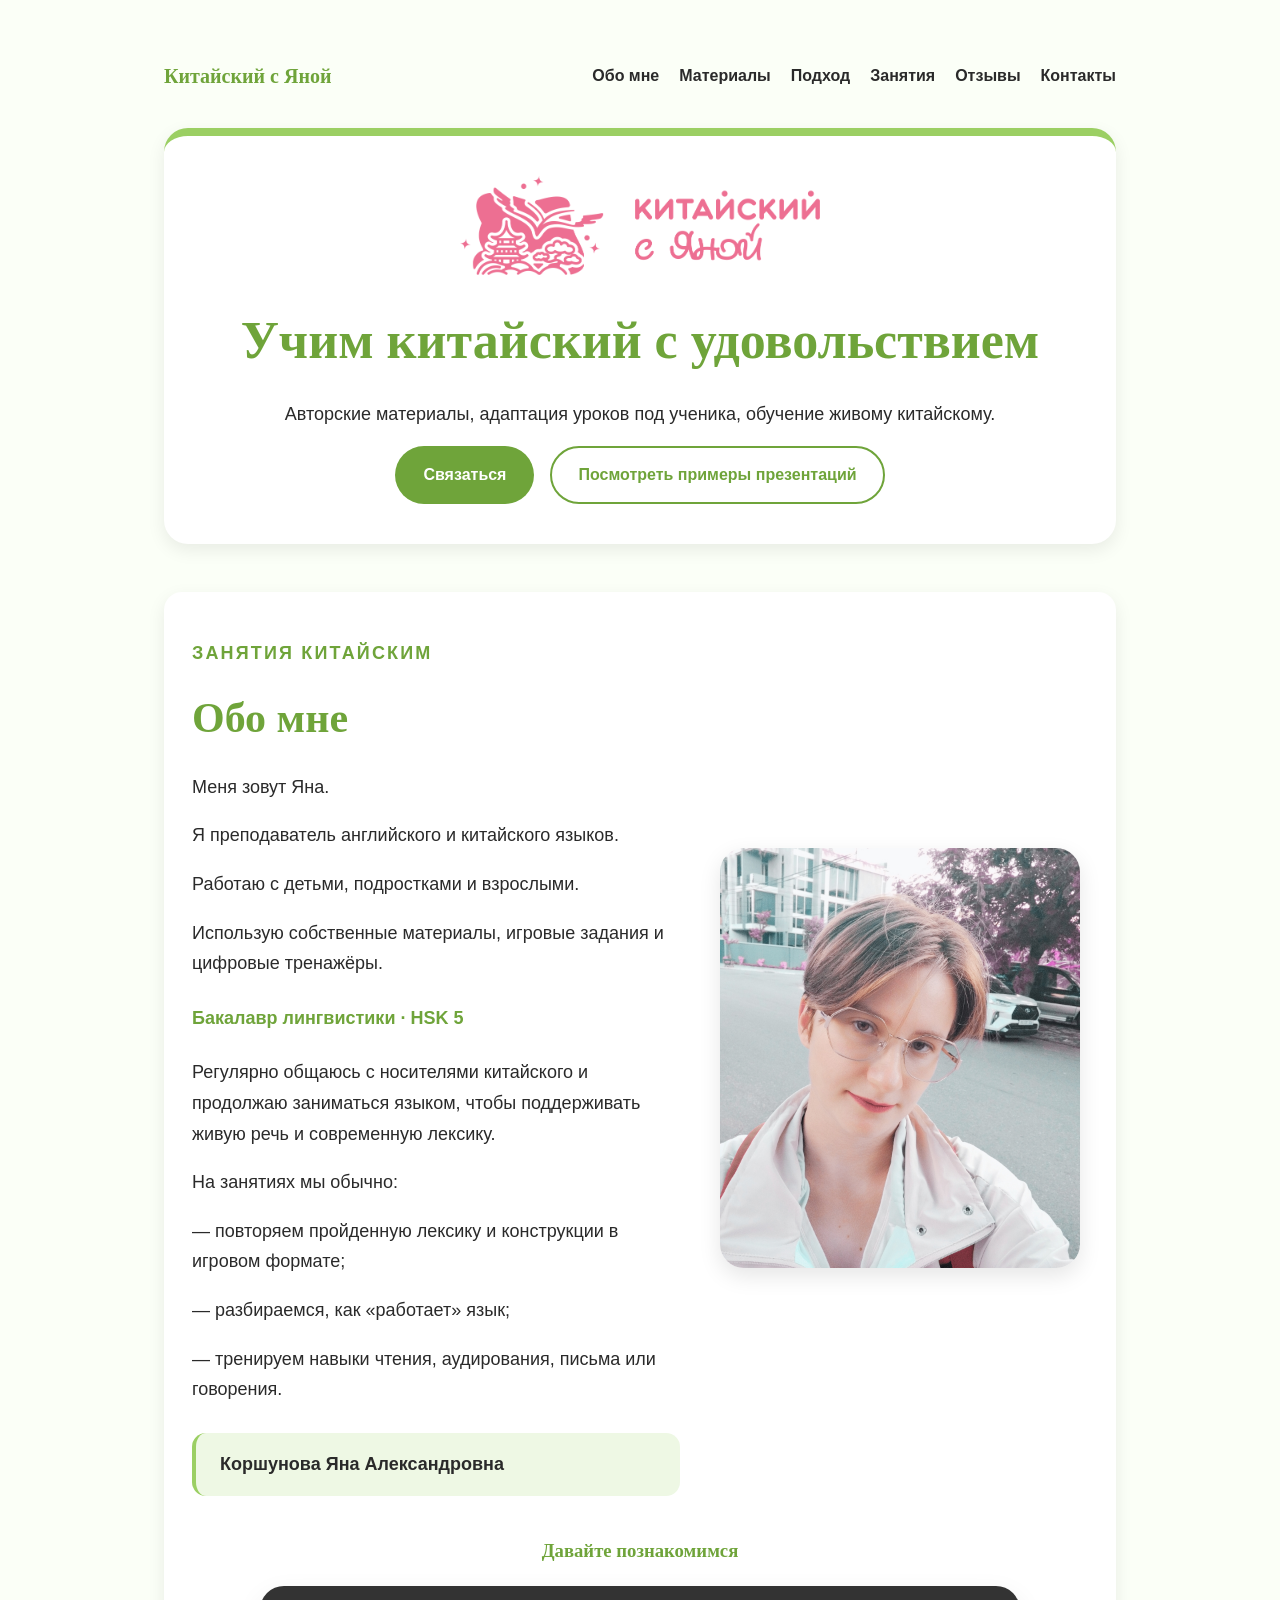
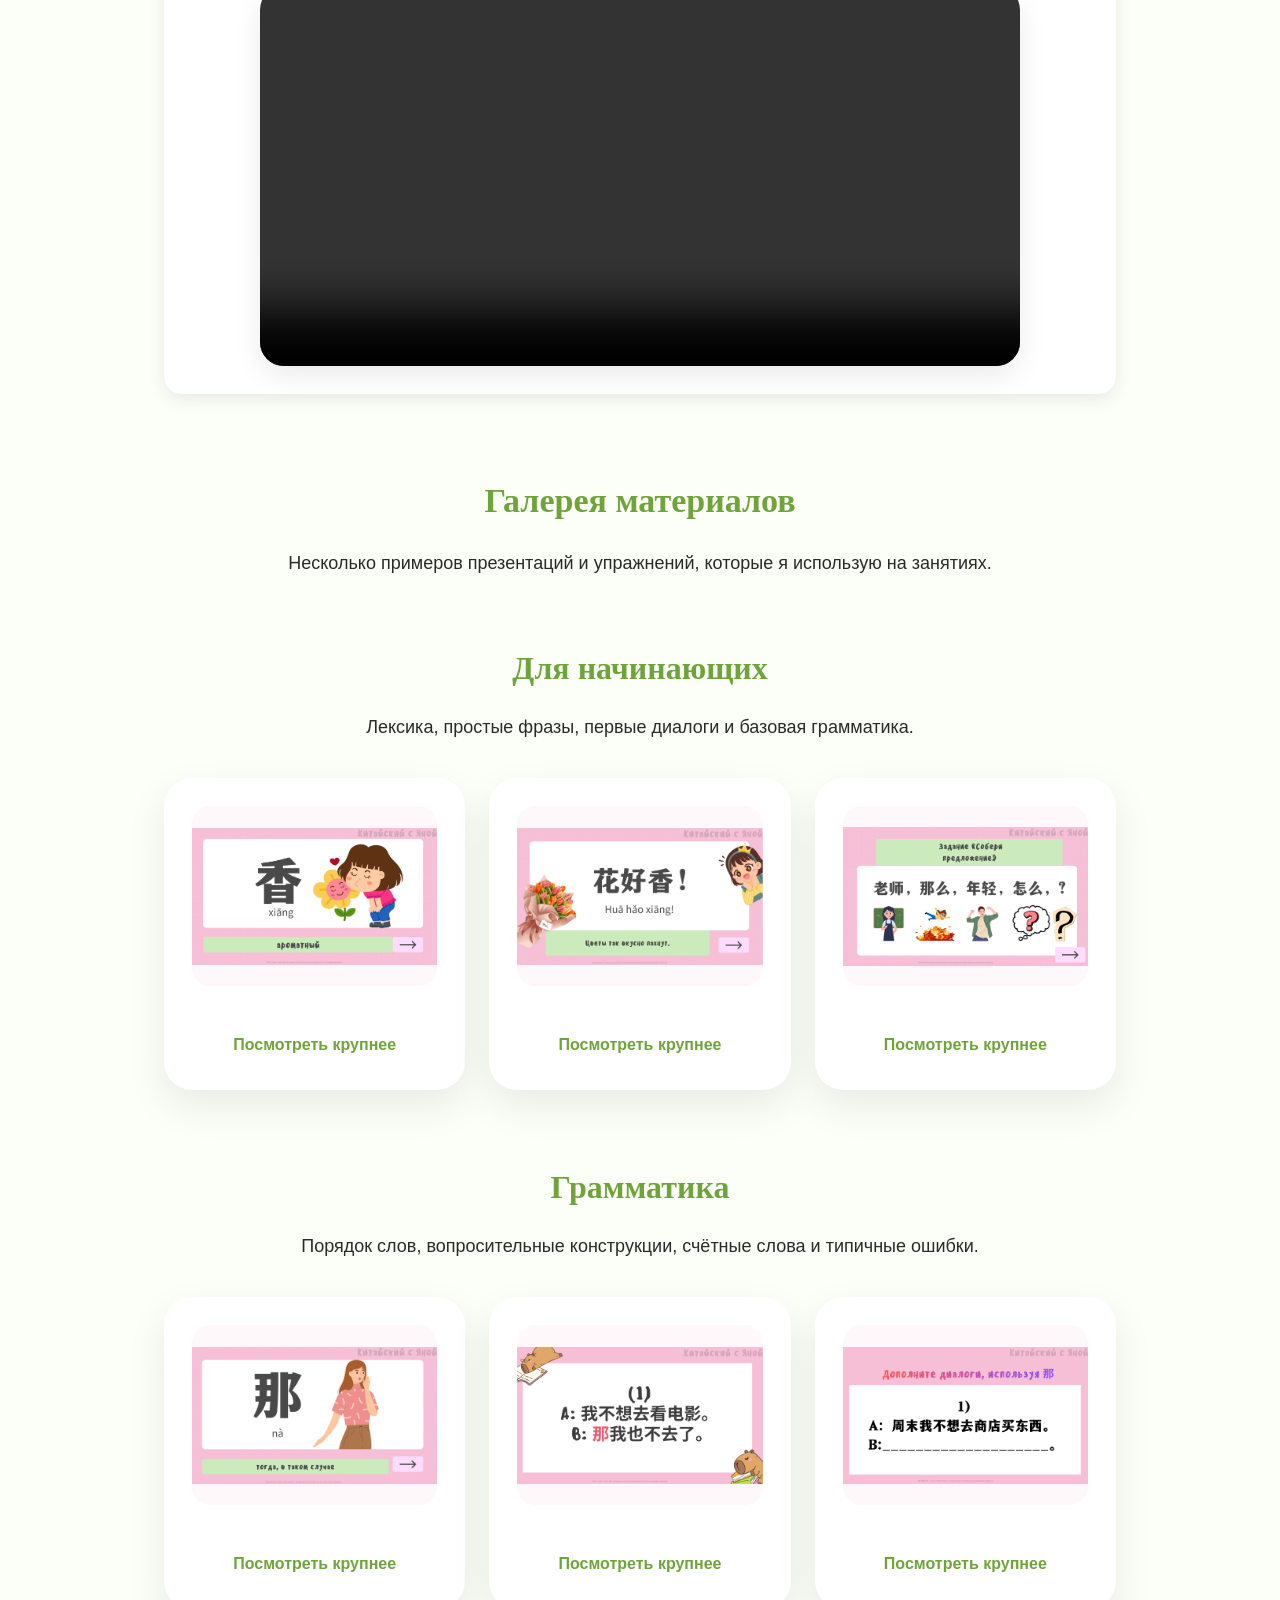
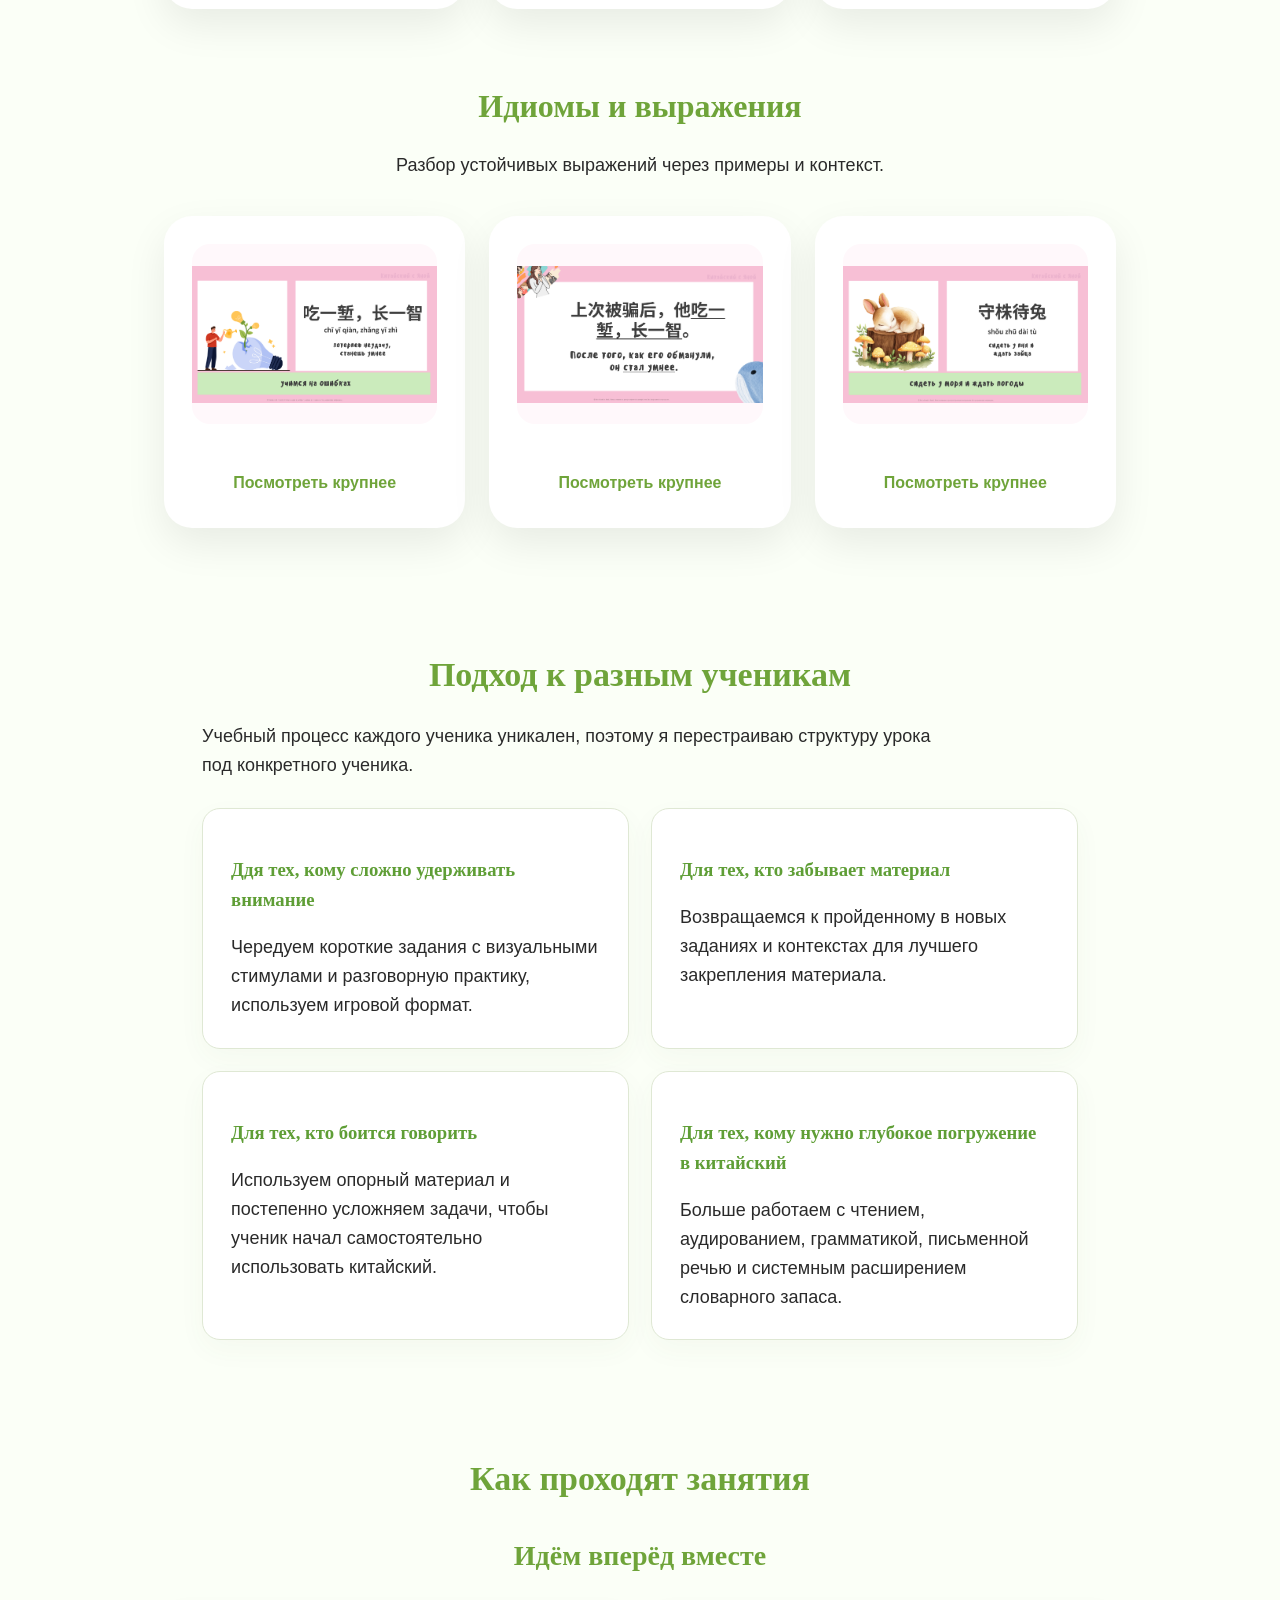
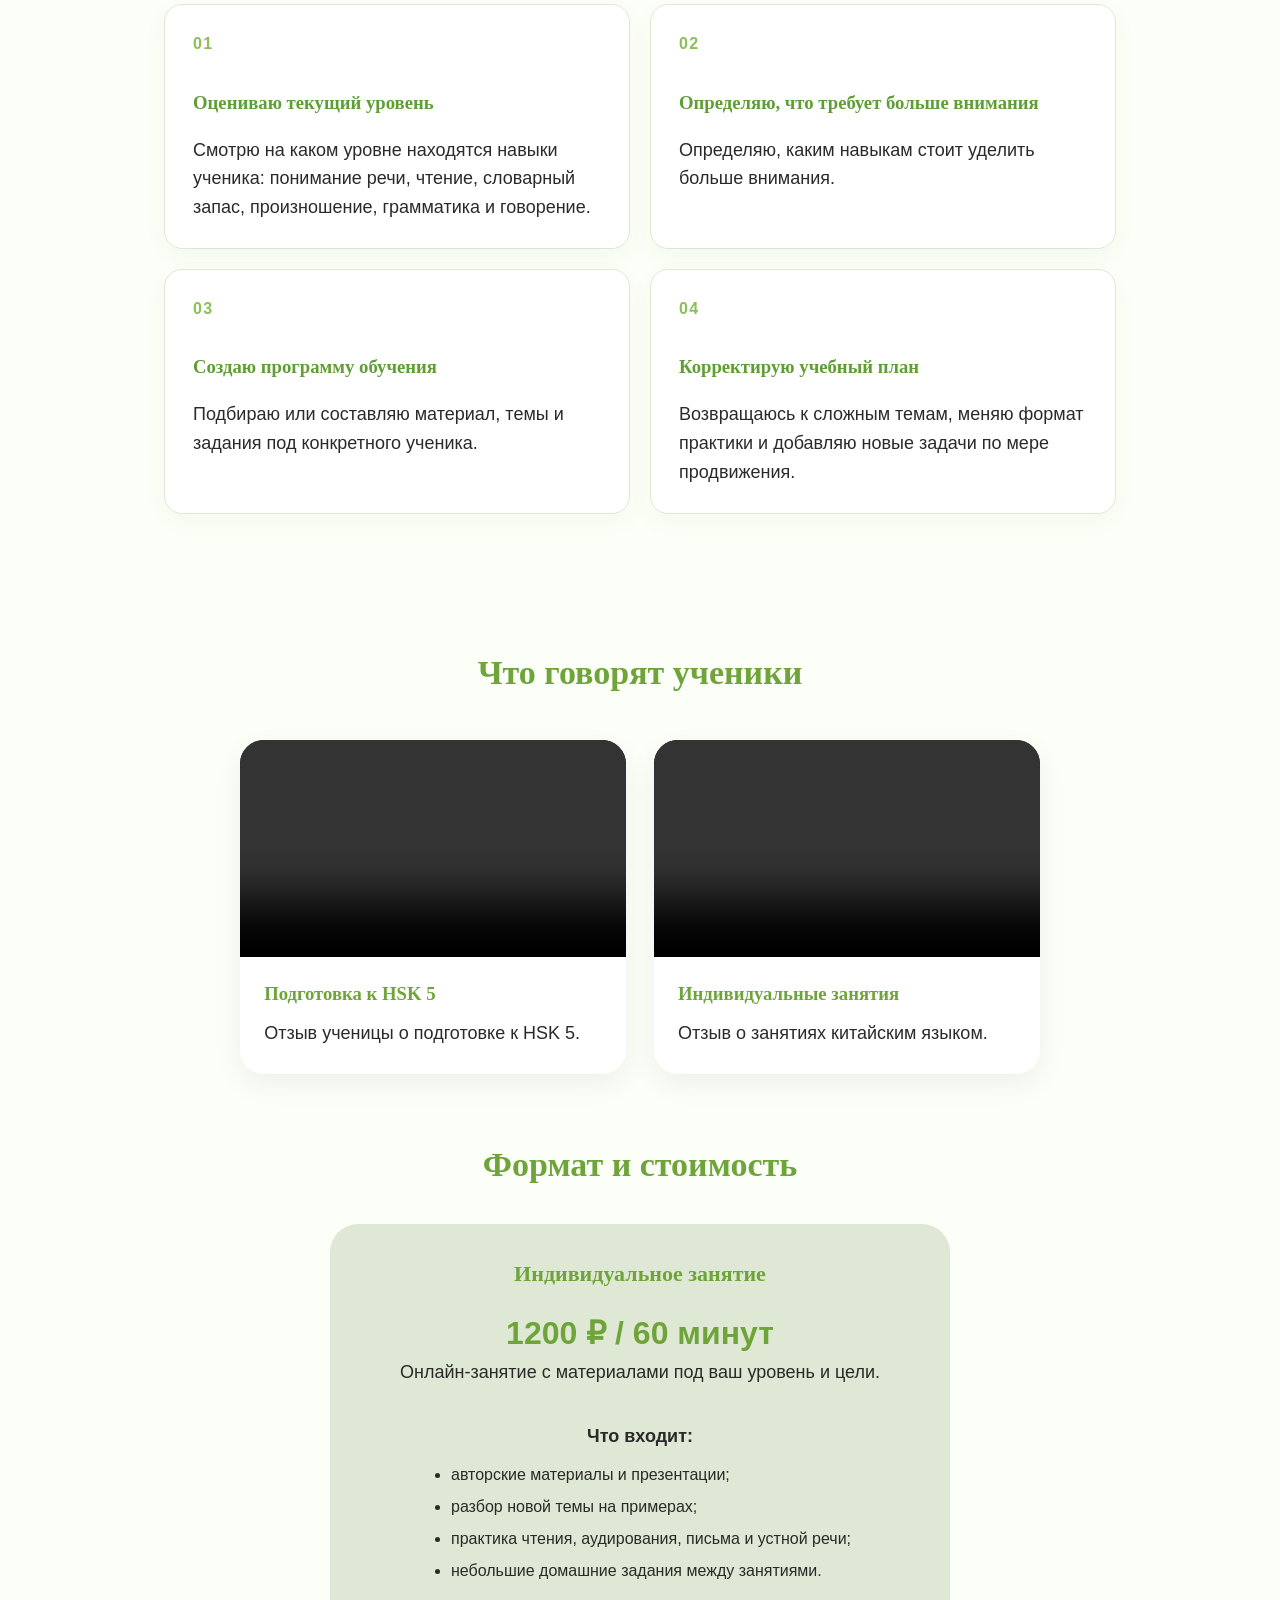
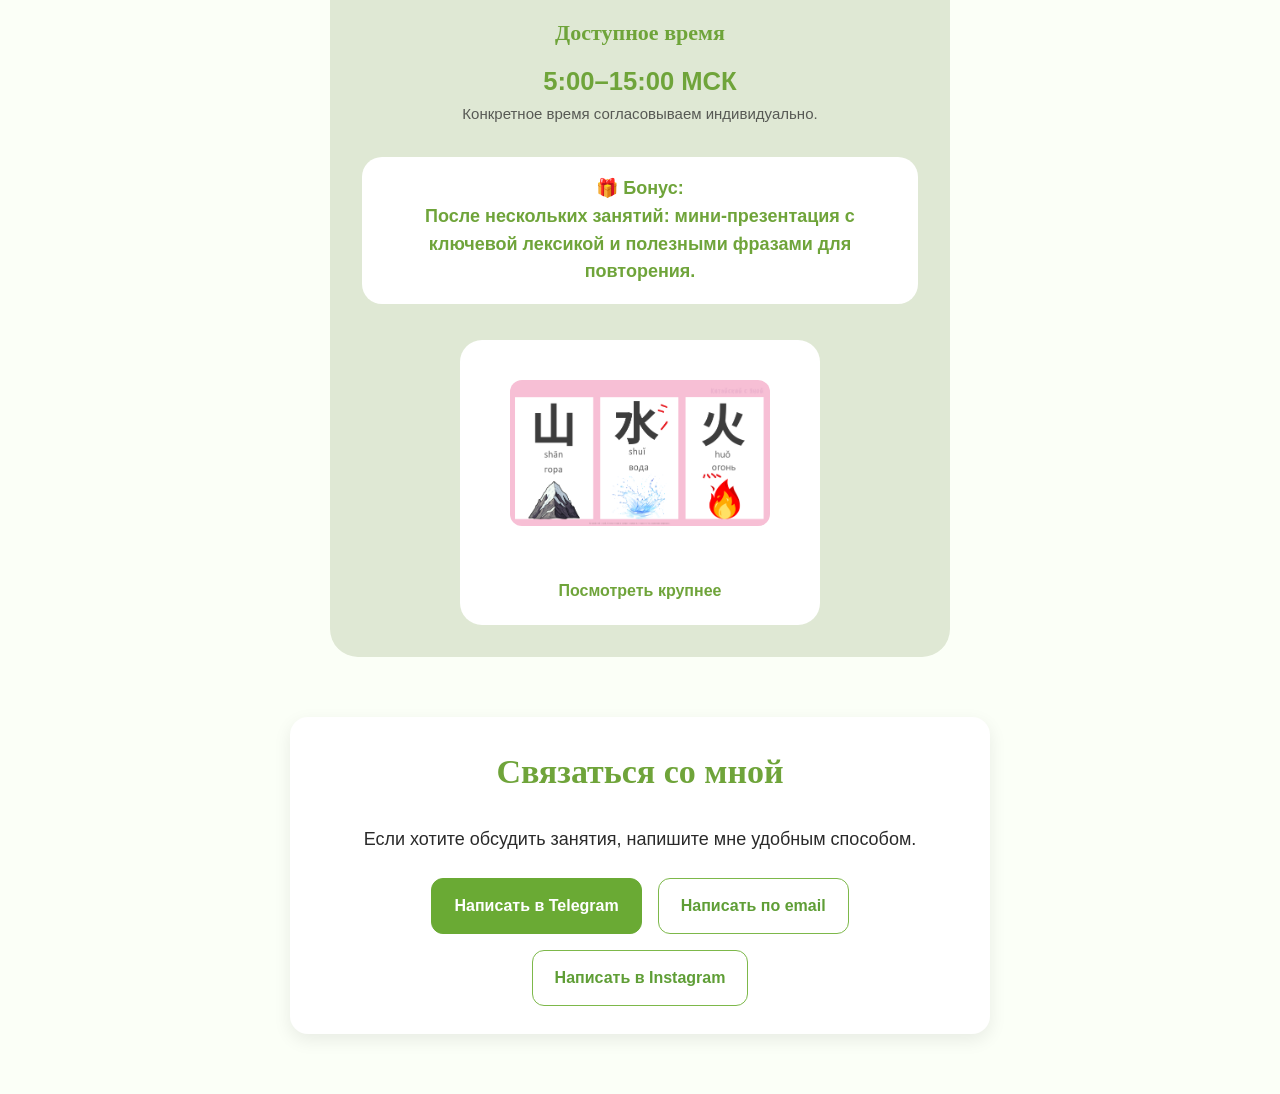
==== index.html @ f66bdd82 "Add lesson availability" ====
<!DOCTYPE html>
<html lang="ru">
<head>
  <meta charset="UTF-8">
  <meta name="viewport" content="width=device-width, initial-scale=1.0">
  <title>Китайский онлайн</title>
  <link rel="stylesheet" href="iana_chinese_style.css">
</head>
<body>

    <header class="site-header">
  <p class="logo">Китайский с Яной</p>

  <nav class="nav">
    <a href="#about">Обо мне</a>
    <a href="#gallery">Материалы</a>
    <a href="#approach">Подход</a>
    <a href="#pricing">Занятия</a>
    <a href="#testimonials">Отзывы</a>
    <a href="#contact">Контакты</a>
  </nav>
</header>

  <section class="hero">
    <img src="images/08_pink.png" alt="Китайский с Яной" class="hero-logo">
    <h1>Учим китайский с удовольствием</h1>
    <p>
      Авторские материалы, адаптация уроков под ученика,
      обучение живому китайскому.
    </p>
    <div class="hero-buttons">
        <a href="#contact" class="btn-primary">Связаться</a>
        <a href="#gallery" class="btn-secondary">Посмотреть примеры презентаций</a>
</div>
  </section>
  
 <section id="about" class="about">
  <div class="about-content">

    <div class="about-text">
      <p class="eyebrow">Занятия китайским</p>

      <h2>Обо мне</h2>

      <p>Меня зовут Яна.</p>
      <p>Я преподаватель английского и китайского языков.</p>
      <p>Работаю с детьми, подростками и взрослыми.</p>
      <p>Использую собственные материалы, игровые задания и цифровые тренажёры.</p>

      <p class="about-credentials">
        Бакалавр лингвистики · HSK 5
      </p>

      <p class="about-language-practice">
        Регулярно общаюсь с носителями китайского и продолжаю заниматься языком, чтобы поддерживать живую речь и современную лексику.
      </p>

      <p>На занятиях мы обычно:</p>
      <p>— повторяем пройденную лексику и конструкции в игровом формате;</p>
      <p>— разбираемся, как «работает» язык;</p>
      <p>— тренируем навыки чтения, аудирования, письма или говорения.</p>

      <p class="teacher-name">Коршунова Яна Александровна</p>
    </div>

    <div class="about-photo">
      <img src="images/profile_photo.jpg" alt="Яна Коршунова">
    </div>

  </div>

  <div class="about-video">
    <h3>Давайте познакомимся</h3>

    <video controls preload="metadata">
      <source src="videos/about-iana.mp4" type="video/mp4">
      Ваш браузер не поддерживает видео.
    </video>
  </div>
</section>
  </div>
</section>

<section id="gallery" class="gallery">
  <h2>Галерея материалов</h2>
  <p class="section-intro">
    Несколько примеров презентаций и упражнений, которые я использую на занятиях.
  </p>

  <div class="gallery-category">
  <h3>Для начинающих</h3>
  <p>Лексика, простые фразы, первые диалоги и базовая грамматика.</p>

  <div class="presentation-grid">

    <div class="presentation-card">
      <a href="images/word.png" class="gallery-link image-link">
        <img src="images/word.png" alt="Слайд с новой лексикой">
      </a>

      <a href="images/word.png" class="view-image-btn gallery-link">
        Посмотреть крупнее
      </a>
    </div>

    <div class="presentation-card">
      <a href="images/sentence.png" class="gallery-link image-link">
        <img src="images/sentence.png" alt="Пример со словом">
      </a>

      <a href="images/sentence.png" class="view-image-btn gallery-link">
        Посмотреть крупнее
      </a>
    </div>

     <div class="presentation-card">
      <a href="images/task.png" class="gallery-link image-link">
        <img src="images/task.png" alt="Интерактивное упражнение">
      </a>

      <a href="images/task.png" class="view-image-btn gallery-link">
        Посмотреть крупнее
      </a>
    </div>

  </div>
</div>

<div class="gallery-category">
  <h3>Грамматика</h3>
  <p>Порядок слов, вопросительные конструкции, счётные слова и типичные ошибки.</p>

  <div class="presentation-grid">

    <div class="presentation-card">
      <a href="images/grammar_1.png" class="gallery-link image-link">
        <img src="images/grammar_1.png" alt="Слайд с грамматикой">
      </a>

      <a href="images/grammar_1.png" class="view-image-btn gallery-link">
        Посмотреть крупнее
      </a>
    </div>

    <div class="presentation-card">
      <a href="images/grammar_2.png" class="gallery-link image-link">
        <img src="images/grammar_2.png" alt="Пример использования грамматической конструкции">
      </a>

      <a href="images/grammar_2.png" class="view-image-btn gallery-link">
        Посмотреть крупнее
      </a>
    </div>

    <div class="presentation-card">
      <a href="images/grammar_3.png" class="gallery-link image-link">
        <img src="images/grammar_3.png" alt="Интерактивное упражнения по грамматике">
      </a>

      <a href="images/grammar_3.png" class="view-image-btn gallery-link">
        Посмотреть крупнее
      </a>
    </div>

  </div>
</div>

<div class="gallery-category">
  <h3>Идиомы и выражения</h3>
  <p>Разбор устойчивых выражений через примеры и контекст.</p>

  <div class="presentation-grid">
    <div class="presentation-card">
      <a href="images/idioms_1.png" class="gallery-link image-link">
        <img src="images/idioms_1.png" alt="Пример идиомы">
      </a>

      <a href="images/idioms_1.png" class="view-image-btn gallery-link">
        Посмотреть крупнее
      </a>
    </div>

    <div class="presentation-card">
      <a href="images/idioms_2.png" class="gallery-link image-link">
        <img src="images/idioms_2.png" alt="Пример идиомы в контексте">
      </a>

      <a href="images/idioms_2.png" class="view-image-btn gallery-link">
        Посмотреть крупнее
      </a>
    </div>

     <div class="presentation-card">
      <a href="images/idioms_3.png" class="gallery-link image-link">
        <img src="images/idioms_3.png" alt="Пример идиомы 2">
      </a>

      <a href="images/idioms_3.png" class="view-image-btn gallery-link">
        Посмотреть крупнее
      </a>
    </div>

  </div>
</div>

<section id="approach" class="approach">

  <h2>Подход к разным ученикам</h2>

  <p class="section-text">
    Учебный процесс каждого ученика уникален, поэтому 
    я перестраиваю структуру урока под конкретного ученика.
  </p>

  <div class="approach-grid">

    <article class="approach-card">
      <h3>Ддя тех, кому сложно удерживать внимание</h3>
      <p>
        Чередуем короткие задания с визуальными стимулами 
        и разговорную практику, используем игровой формат.
      </p>
    </article>

    <article class="approach-card">
      <h3>Для тех, кто забывает материал</h3>
      <p>
        Возвращаемся к пройденному в новых заданиях
        и контекстах для лучшего закрепления материала.
      </p>
    </article>

    <article class="approach-card">
      <h3>Для тех, кто боится говорить</h3>
      <p>
        Используем опорный материал и постепенно усложняем задачи,
        чтобы ученик начал самостоятельно использовать китайский.
      </p>
    </article>

    <article class="approach-card">
      <h3>Для тех, кому нужно глубокое погружение в китайский</h3>
      <p>
        Больше работаем с чтением, аудированием, грамматикой,
        письменной речью и системным расширением словарного запаса.
      </p>
    </article>

  </div>

</section>

  </div>
</section>

<section class="pricing" id="pricing">
  <h2>Как проходят занятия</h2>

  <div class="section-heading">
    <h3 class="process-title">
      Идём вперёд вместе
    </h3>
  </div>

  <div class="process-grid">

    <article class="process-step">
      <span class="step-number">01</span>
      <h3>Оцениваю текущий уровень</h3>
      <p>
        Смотрю на каком уровне находятся навыки ученика: понимание речи, 
        чтение, словарный запас, произношение, грамматика и говорение.
      </p>
    </article>

    <article class="process-step">
      <span class="step-number">02</span>
      <h3>Определяю, что требует больше внимания</h3>
      <p>
        Определяю, каким навыкам стоит уделить больше внимания.
      </p>
    </article>

    <article class="process-step">
      <span class="step-number">03</span>
      <h3>Создаю программу обучения</h3>
      <p>
        Подбираю или составляю материал, темы и задания
        под конкретного ученика.
      </p>
    </article>

    <article class="process-step">
      <span class="step-number">04</span>
      <h3>Корректирую учебный план</h3>
      <p>
        Возвращаюсь к сложным темам, меняю формат практики
        и добавляю новые задачи по мере продвижения.
      </p>
    </article>

  </div>

  <section class="testimonials" id="testimonials">
    <h2>Что говорят ученики</h2>

    <div class="testimonials-grid">

      <article class="testimonial-card">
        <video controls preload="metadata">
          <source src="videos/anastasia_hsk_5_review.mp4" type="video/mp4">
          Ваш браузер не поддерживает видео.
        </video>

        <div class="testimonial-text">
          <h3>Подготовка к HSK 5</h3>
          <p>Отзыв ученицы о подготовке к HSK 5.</p>
        </div>
      </article>

      <article class="testimonial-card">
        <video controls preload="metadata">
          <source src="videos/nika_general_lessons_review.mp4" type="video/mp4">
          Ваш браузер не поддерживает видео.
        </video>

        <div class="testimonial-text">
          <h3>Индивидуальные занятия</h3>
          <p>Отзыв о занятиях китайским языком.</p>
        </div>
      </article>

    </div>
  </section>

  <h2 class="price-heading">Формат и стоимость</h2>

  <div class="price-card">
    <h3>Индивидуальное занятие</h3>
    <p class="price">1200 ₽ / 60 минут</p>

    <p class="price-intro">
      Онлайн-занятие с материалами под ваш уровень и цели.
    </p>

  <div class="price-features">
    <p class="features-title">Что входит:</p>
    <ul>
      <li>авторские материалы и презентации;</li>
      <li>разбор новой темы на примерах;</li>
      <li>практика чтения, аудирования, письма и устной речи;</li>
      <li>небольшие домашние задания между занятиями.</li>
    </ul>
  </div>

  <div class="time-block">
    <h3>Доступное время</h3>
    <p class="time-main">5:00–15:00 МСК</p>
    <p class="time-note">Конкретное время согласовываем индивидуально.</p>
  </div>

  <div class="price-bonus">
    <p>🎁 <strong>Бонус:</strong><br>
    После нескольких занятий: мини-презентация с ключевой лексикой и полезными фразами для повторения.</p>
  </div>

  <div class="bonus-preview">
      <a href="images/keys_preview.png" class="price-link gallery-link">
        <img src="images/keys_preview.png" alt="Пример мини-презентации с ключами">
      </a>

      <a href="images/keys_preview.png" class="view-image-btn gallery-link">
        Посмотреть крупнее
      </a>
    </div>
</div>
</section>

<section id="contact" class="contact">
  <div class="contact-inner">
    <h2>Связаться со мной</h2>

    <p>
      Если хотите обсудить занятия, напишите мне удобным способом.
    </p>

    <div class="contact-actions">
      <a
        href="https://t.me/iana_korshunova"
        target="_blank"
        class="contact-btn contact-btn-primary"
      >
        Написать в Telegram
      </a>

      <a
        href="mailto:iana.korshunova.work@gmail.com"
        class="contact-btn contact-btn-secondary"
      >
        Написать по email
      </a>

      <a
        href="https://www.instagram.com/iana_korshunova23/"
        target="_blank"
        class="contact-btn contact-btn-secondary"
      >
        Написать в Instagram
      </a>
    </div>
  </div>
</section>

<!-- LIGHTBOX -->
  <div id="lightbox" class="lightbox">
    <button class="lightbox-close" aria-label="Закрыть">×</button>
    <img id="lightbox-image" src="" alt="">
  </div>


  <!-- LIGHTBOX SCRIPT -->
  <script>
    const lightbox = document.getElementById("lightbox");
    const lightboxImage = document.getElementById("lightbox-image");
    const closeButton = document.querySelector(".lightbox-close");

    document.querySelectorAll(".gallery-link").forEach(link => {
      link.addEventListener("click", event => {
        event.preventDefault();

        lightboxImage.src = link.href;
        lightbox.classList.add("is-open");
      });
    });

    function closeLightbox() {
      lightbox.classList.remove("is-open");
      lightboxImage.src = "";
    }

    closeButton.addEventListener("click", closeLightbox);

    lightbox.addEventListener("click", event => {
      if (event.target === lightbox) {
        closeLightbox();
      }
    });

    document.addEventListener("keydown", event => {
      if (event.key === "Escape") {
        closeLightbox();
      }
    });
  </script>

</body>
</html>
---- iana_chinese_style.css ----
:root {
  --accent: #9bcf63;
  --accent-dark: #6fa43a;
  --accent-soft: #eef8e4;
  --cream: #fbfff7;
  --text: #2a2a2a;
  --surface: #ffffff;
  --border-soft: #dfe8d4;
}

/* ===== BASE ===== */
* { box-sizing: border-box; }
html { scroll-behavior: smooth; }
body {
  max-width: 1000px;
  margin: 60px auto;
  padding: 0 24px;
  background-color: var(--cream);
  color: var(--text);
  font-family: "Trebuchet MS", Arial, sans-serif;
  line-height: 1.6;
}

h1, h2, h3, .logo {
  font-family: Georgia, serif;
  color: var(--accent-dark);
}
h1 { margin: 0 0 16px; font-size: 52px; }
h2 { margin: 48px 0 24px; font-size: 34px; }
p { font-size: 18px; }
.eyebrow {
  margin-bottom: 12px;
  color: var(--accent-dark);
  font-size: 14px;
  font-weight: 700;
  text-transform: uppercase;
  letter-spacing: 0.12em;
}
.section-intro, .section-text { max-width: 760px; }
.section-intro { margin-bottom: 28px; }

/* ===== HEADER / NAV ===== */
.site-header {
  display: flex;
  justify-content: space-between;
  align-items: center;
  gap: 24px;
  margin-bottom: 36px;
}
.logo { margin: 0; font-size: 20px; font-weight: 700; }
.nav { display: flex; gap: 20px; }
.nav a {
  color: var(--text);
  text-decoration: none;
  font-size: 16px;
  font-weight: 600;
}
.nav a:hover { color: var(--accent-dark); }

/* ===== HERO ===== */
.hero {
  margin-bottom: 48px;
  padding: 40px;
  background-color: var(--surface);
  border-top: 8px solid var(--accent);
  border-radius: 24px;
  box-shadow: 0 6px 18px rgba(0, 0, 0, 0.08);
  text-align: center;
}
.hero h1 {
  max-width: 1100px;
  margin-left: auto;
  margin-right: auto;
}
.hero p {
  max-width: 900px;
  margin-left: auto;
  margin-right: auto;
}
.hero-logo {
  display: block;
  width: 100%;
  max-width: 360px;
  height: auto;
  margin: 0 auto 24px;
}
.hero-buttons {
  display: flex;
  justify-content: center;
  gap: 16px;
  flex-wrap: wrap;
}

/* ===== BUTTONS ===== */
.button,
.btn-primary,
.hero .btn-primary,
.btn-secondary,
.hero .btn-secondary,
.secondary-button {
  display: inline-block;
  border-radius: 999px;
  text-decoration: none;
  font-weight: 700;
}
.button,
.btn-primary,
.hero .btn-primary {
  padding: 16px 28px;
  background-color: var(--accent-dark);
  color: white;
}
.button:hover,
.btn-primary:hover,
.hero .btn-primary:hover { opacity: 0.88; }
.secondary-button,
.btn-secondary,
.hero .btn-secondary {
  padding: 14px 26px;
  background-color: transparent;
  color: var(--accent-dark);
  border: 2px solid var(--accent-dark);
}
.secondary-button:hover,
.btn-secondary:hover,
.hero .btn-secondary:hover { background-color: var(--accent-soft); }

/* ===== COMMON CARDS ===== */
.card,
.about,
.contact,
.gallery-card {
  background-color: var(--surface);
  border-radius: 18px;
  box-shadow: 0 6px 18px rgba(0, 0, 0, 0.08);
}
.card,
.about {
  margin-bottom: 28px;
  padding: 28px;
}
.card h3 { margin-top: 0; font-size: 24px; }
.card img {
  width: 100%;
  height: 220px;
  object-fit: cover;
  border-radius: 14px;
  margin-bottom: 18px;
}

/* ===== ABOUT ===== */
.about h2 { margin-top: 0; }
.about-content {
  display: grid;
  grid-template-columns: 1.3fr 1fr;
  gap: 32px;
  align-items: center;
}
.about-text { max-width: 560px; }
.about-text h2 {
  margin-top: 0;
  margin-bottom: 20px;
  font-size: 42px;
}
.about-text p {
  margin-bottom: 16px;
  padding: 0;
  background-color: transparent;
  border-radius: 0;
  box-shadow: none;
  font-size: 18px;
  line-height: 1.7;
  text-align: left;
}
.lead {
  margin-bottom: 20px;
  font-size: 22px;
  font-weight: 600;
  line-height: 1.5;
}
.about-photo img {
  display: block;
  width: 100%;
  max-width: 360px;
  height: 420px;
  margin: 0 auto;
  object-fit: cover;
  border-radius: 24px;
  box-shadow: 0 8px 22px rgba(0, 0, 0, 0.10);
}
.about-highlight,
.highlight {
  margin-top: 24px;
  padding: 16px 18px;
  background-color: var(--accent-soft);
  border-left: 4px solid var(--accent);
  border-radius: 12px;
  font-weight: 600;
}
.about p.teacher-name {
  margin-top: 28px;
  margin-bottom: 0;
  padding: 18px 24px;
  background-color: var(--accent-soft);
  border-left: 4px solid var(--accent);
  border-radius: 14px;
  font-weight: 700;
  line-height: 1.5;
}

.about-text .about-credentials {
  margin: 24px 0;
  color: var(--accent-dark);
  font-weight: 700;
}

.about-language-practice {
  margin-bottom: 24px;
  line-height: 1.6;
}

.about-video {
  max-width: 760px;
  margin: 40px auto 0;
  text-align: center;
}

.about-video h3 {
  margin-bottom: 20px;
  color: var(--accent-dark);
}

.about-video video {
  display: block;
  width: 100%;
  border-radius: 24px;
  box-shadow: 0 10px 28px rgba(0, 0, 0, 0.08);
}

/* ===== APPROACH ===== */
.approach {
  padding: 32px 4% 64px;
}
.approach .section-text {
  max-width: 760px;
  margin-bottom: 28px;
}
.approach-grid {
  display: grid;
  grid-template-columns: repeat(2, minmax(0, 1fr));
  gap: 22px;
}
.approach-card {
  padding: 28px;
  background: var(--surface);
  border: 1px solid var(--border-soft);
  border-radius: 18px;
  box-shadow: 0 10px 28px rgba(80, 110, 60, 0.04);
}
.approach-card h3 { margin-bottom: 14px; color: #5f9e36; }
.approach-card p { margin-bottom: 0; line-height: 1.6; }

/* ===== GALLERY ===== */
.gallery { margin-top: 80px; }
.gallery h2 { margin-bottom: 20px; text-align: center; }
.gallery > p {
  max-width: 760px;
  margin: 0 auto 64px;
  text-align: center;
  line-height: 1.7;
}
.gallery-category { margin-top: 72px; }
.gallery-category:first-of-type { margin-top: 0; }
.gallery-category h3 {
  margin-bottom: 18px;
  color: var(--accent-dark);
  font-size: 32px;
  text-align: center;
}
.gallery-category > p {
  max-width: 760px;
  margin: 0 auto 36px;
  text-align: center;
  line-height: 1.7;
}
.gallery-grid,
.gallery-cards,
.presentation-grid {
  display: grid;
  grid-template-columns: repeat(3, minmax(0, 1fr));
  gap: 24px;
}
.gallery-grid { gap: 32px; margin-bottom: 28px; }
.gallery-cards { margin-bottom: 32px; }
.presentation-grid {
  margin-top: 32px;
  margin-bottom: 40px;
}
.gallery-card,
.presentation-card {
  padding: 28px;
  background-color: var(--surface);
  border-radius: 28px;
  box-shadow: 0 16px 40px rgba(0, 0, 0, 0.08);
  text-align: center;
}
.gallery-card img,
.presentation-card img {
  display: block;
  width: 100%;
  height: 180px;
  object-fit: contain;
  border-radius: 18px;
  background-color: #fff8fb;
  margin-bottom: 20px;
}
.gallery-card a,
.presentation-card a,
.view-image-btn {
  display: inline-block;
  color: var(--accent-dark);
  font-weight: 700;
  text-decoration: none;
}
.gallery-card a:hover,
.presentation-card a:hover,
.view-image-btn:hover { color: var(--accent); }
.view-image-btn {
  width: 100%;
  margin-top: 18px;
  padding-bottom: 4px;
  text-align: center;
}
.image-link { display: block; cursor: zoom-in; }
.image-link img {
  display: block;
  width: 100%;
  transition: opacity 0.2s ease;
}
.image-link:hover img { opacity: 0.9; }

/* ===== PRICING / LEARNING PROCESS ===== */
.pricing {
  margin-top: 40px;
  margin-bottom: 40px;
  padding: 0;
  background: transparent;
  border-radius: 0;
  box-shadow: none;
}
.pricing h2 { margin-bottom: 32px; text-align: center; }
.process-title {
  margin: 20px 0 28px;
  font-size: 28px;
  line-height: 1.2;
  text-align: center;
}
.process-grid {
  display: grid;
  grid-template-columns: repeat(2, minmax(0, 1fr));
  gap: 20px;
  margin: 32px 0 64px;
}
.process-step {
  padding: 26px 28px;
  background: var(--surface);
  border: 1px solid var(--border-soft);
  border-radius: 18px;
  box-shadow: 0 8px 24px rgba(80, 110, 60, 0.04);
}
.step-number {
  display: inline-block;
  margin-bottom: 12px;
  color: #8bbf58;
  font-weight: 700;
  letter-spacing: 0.08em;
}
.process-step h3 { margin-bottom: 12px; color: #5f9e36; }
.process-step p { margin-bottom: 0; line-height: 1.6; }
.price-heading { margin-top: 0; }
.price-card {
  max-width: 620px;
  margin-left: auto;
  margin-right: auto;
  padding: 32px;
  background-color: var(--border-soft);
  border-radius: 28px;
  text-align: center;
}
.price-card h3 { margin: 0 0 18px; font-size: 22px; }
.price {
  margin: 0 0 18px;
  color: var(--accent-dark);
  font-size: 2rem;
  font-weight: 700;
}
.price-card p { margin: 0; line-height: 1.55; text-align: center; }
.price-intro { margin-bottom: 0; line-height: 1.5; }
.price-features {
  margin-top: 36px;
  margin-bottom: 16px;
}
.features-title { margin: 0 0 14px; font-weight: 600; }
.price-card ul {
  display: inline-block;
  margin: 12px auto 8px;
  padding-left: 22px;
  text-align: left;
}
.price-features li { margin-bottom: 8px; line-height: 1.5; }
.price-bonus {
  margin: 32px auto 36px;
  padding: 18px 22px;
  background-color: var(--surface);
  border-radius: 20px;
  color: var(--accent-dark);
  font-weight: 700;
  line-height: 1.5;
  text-align: center;
}
.bonus-preview {
  display: inline-block;
  margin: 0 auto;
  padding: 18px;
  background-color: var(--surface);
  border-radius: 22px;
  text-align: center;
}
.price-card .bonus-preview { max-width: 360px; }
.bonus-preview img,
.price-card .bonus-preview img {
  display: block;
  width: 100%;
  max-width: 260px;
  height: auto;
  margin: 0 auto 14px;
  padding: 0;
  object-fit: contain;
  background-color: var(--surface);
  border-radius: 12px;
  box-shadow: none;
}
.price-link,
.price-card .bonus-preview .price-link {
  display: inline-block;
  margin-top: 10px;
  padding: 12px 18px;
  background-color: var(--surface);
  color: var(--accent-dark);
  border-radius: 999px;
  font-size: 14px;
  font-weight: 700;
  text-decoration: none;
}
.price-link:hover { transform: translateY(-1px); }

.time-block {
  margin-top: 16px;
  text-align: center;
}

.time-block h3 {
  margin: 0 0 12px;
  color: var(--accent-dark);
  font-size: 22px;
}

.time-main {
  margin: 0 0 8px;
  color: var(--accent-dark);
  font-size: 1.6rem;
  font-weight: 700;
}

.time-note {
  margin: 0;
  font-size: 15px;
  line-height: 1.5;
  opacity: 0.75;
}
/* ===== CONTACT ===== */
.contact {
  max-width: 700px;
  margin: 60px auto;
  padding: 28px 32px;
  background-color: var(--surface);
  border-radius: 18px;
  box-shadow: 0 6px 18px rgba(0, 0, 0, 0.08);
  text-align: center;
}
.contact h2 { margin: 0 0 24px; }
.contact p { max-width: 760px; margin: 0 auto; line-height: 1.7; }
.contact-actions {
  display: flex;
  justify-content: center;
  gap: 16px;
  flex-wrap: wrap;
  margin-top: 24px;
}
.contact-btn {
  display: inline-flex;
  align-items: center;
  justify-content: center;
  padding: 14px 22px;
  border-radius: 12px;
  text-decoration: none;
  font-weight: 600;
}
.contact-btn-primary {
  background: #6aaa34;
  color: white;
  border: 1.5px solid #6aaa34;
}
.contact-btn-secondary {
  background: var(--surface);
  color: #5f9e36;
  border: 1.5px solid #7db84a;
}
.contact-btn:hover { opacity: 0.85; }

/* ===== LIGHTBOX ===== */
.lightbox {
  position: fixed;
  inset: 0;
  z-index: 9999;
  display: none;
  align-items: center;
  justify-content: center;
  padding: 24px;
  background: rgba(0, 0, 0, 0.78);
}
.lightbox.is-open { display: flex; }
.lightbox img {
  max-width: 92vw;
  max-height: 90vh;
  object-fit: contain;
  background: var(--surface);
  border-radius: 12px;
}
.lightbox-close {
  position: absolute;
  top: 20px;
  right: 24px;
  border: none;
  background: transparent;
  color: white;
  font-size: 42px;
  line-height: 1;
  cursor: pointer;
}

/* ===== OPTIONAL / LEGACY SECTIONS ===== */
/* Keep until index.html is checked for these selectors. */
.clients-grid {
  display: grid;
  grid-template-columns: 1fr 1fr;
  gap: 20px;
}
.clients-grid img {
  width: 100%;
  max-height: 320px;
  object-fit: contain;
  background-color: #f5f0ea;
  border-radius: 18px;
  box-shadow: 0 6px 16px rgba(0, 0, 0, 0.10);
}
.clients {
  margin: 40px 0;
  padding: 40px;
  background-color: var(--surface);
  border-radius: 24px;
  box-shadow: 0 6px 18px rgba(0, 0, 0, 0.08);
}
.clients h2 { margin: 0 0 18px; }
.hobbies { margin-top: 80px; }
.hobbies h2 { margin-bottom: 24px; text-align: center; }
.hobbies p {
  max-width: 800px;
  margin-left: auto;
  margin-right: auto;
  text-align: center;
  line-height: 1.7;
}
.other-projects {
  margin-bottom: 28px;
  padding: 28px;
  background-color: var(--surface);
  border-radius: 18px;
  box-shadow: 0 6px 18px rgba(0, 0, 0, 0.08);
}
.edtech { max-width: 1200px; margin: 0 auto; }
.edtech h2 { text-align: center; }
.project-card {
  display: flex;
  flex-direction: column;
  padding: 16px;
  background: var(--surface);
  border-radius: 18px;
}
.project-card .view-image-btn { margin-top: auto; }

/* ===== RESPONSIVE ===== */
@media (max-width: 900px) {
  .about-content { grid-template-columns: 1fr; }

  .gallery-grid,
  .gallery-cards,
  .presentation-grid { grid-template-columns: 1fr; }

  .gallery-card img,
  .presentation-card img {
    height: auto;
    max-height: 220px;
  }
}

@media (max-width: 700px) {
  body {
    margin: 28px auto;
    padding: 0 18px;
  }

  .site-header {
    align-items: flex-start;
    flex-direction: column;
  }

  .nav { flex-wrap: wrap; }
  .hero { padding: 28px 22px; }
  h1 { font-size: 40px; }
  h2 { font-size: 30px; }

  .approach { padding: 48px 0; }

  .approach-grid,
  .process-grid { grid-template-columns: 1fr; }

  .approach-card { padding: 24px; }
  .process-grid { margin-bottom: 48px; }
  .process-step { padding: 22px; }

  .contact-actions { flex-direction: column; }
  .contact-btn { width: 100%; }
}

.testimonials {
  padding: 20px 8% 64px;
}

.testimonials h2 {
  text-align: center;
  margin-bottom: 40px;
}

.testimonials-grid {
  display: grid;
  grid-template-columns: repeat(2, minmax(0, 1fr));
  gap: 28px;
  max-width: 1100px;
  margin: 0 auto;
}

.testimonial-card {
  background: #fff;
  border-radius: 24px;
  overflow: hidden;
  box-shadow: 0 10px 30px rgba(0, 0, 0, 0.06);
}

.testimonial-card video {
  display: block;
  width: 100%;
  aspect-ratio: 16 / 9;
  object-fit: cover;
  background: #000;
}

.testimonial-text {
  padding: 22px 24px 26px;
}

.testimonial-text h3 {
  margin: 0 0 10px;
}

.testimonial-text p {
  margin: 0;
  line-height: 1.6;
}

@media (max-width: 768px) {
  .testimonials {
    padding: 32px 20px 48px;
  }

  .testimonials-grid {
    grid-template-columns: 1fr;
  }
}
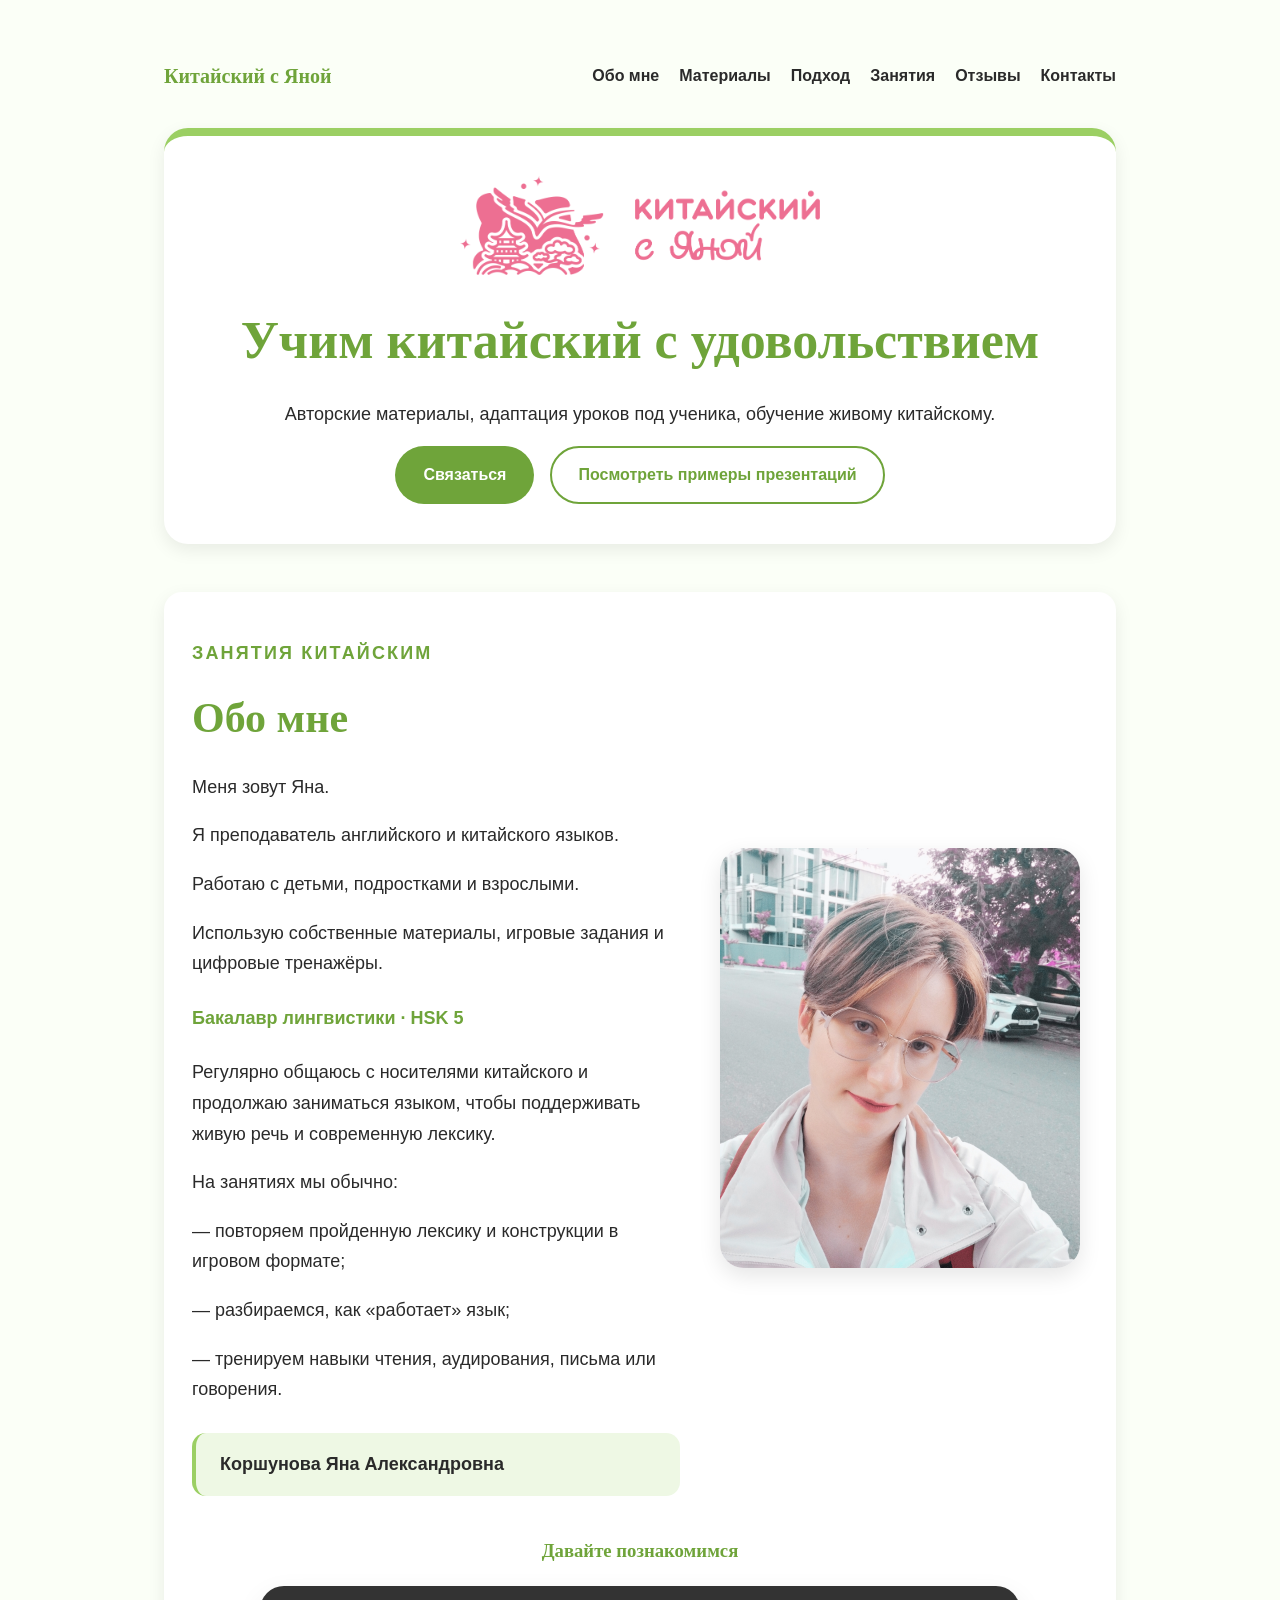
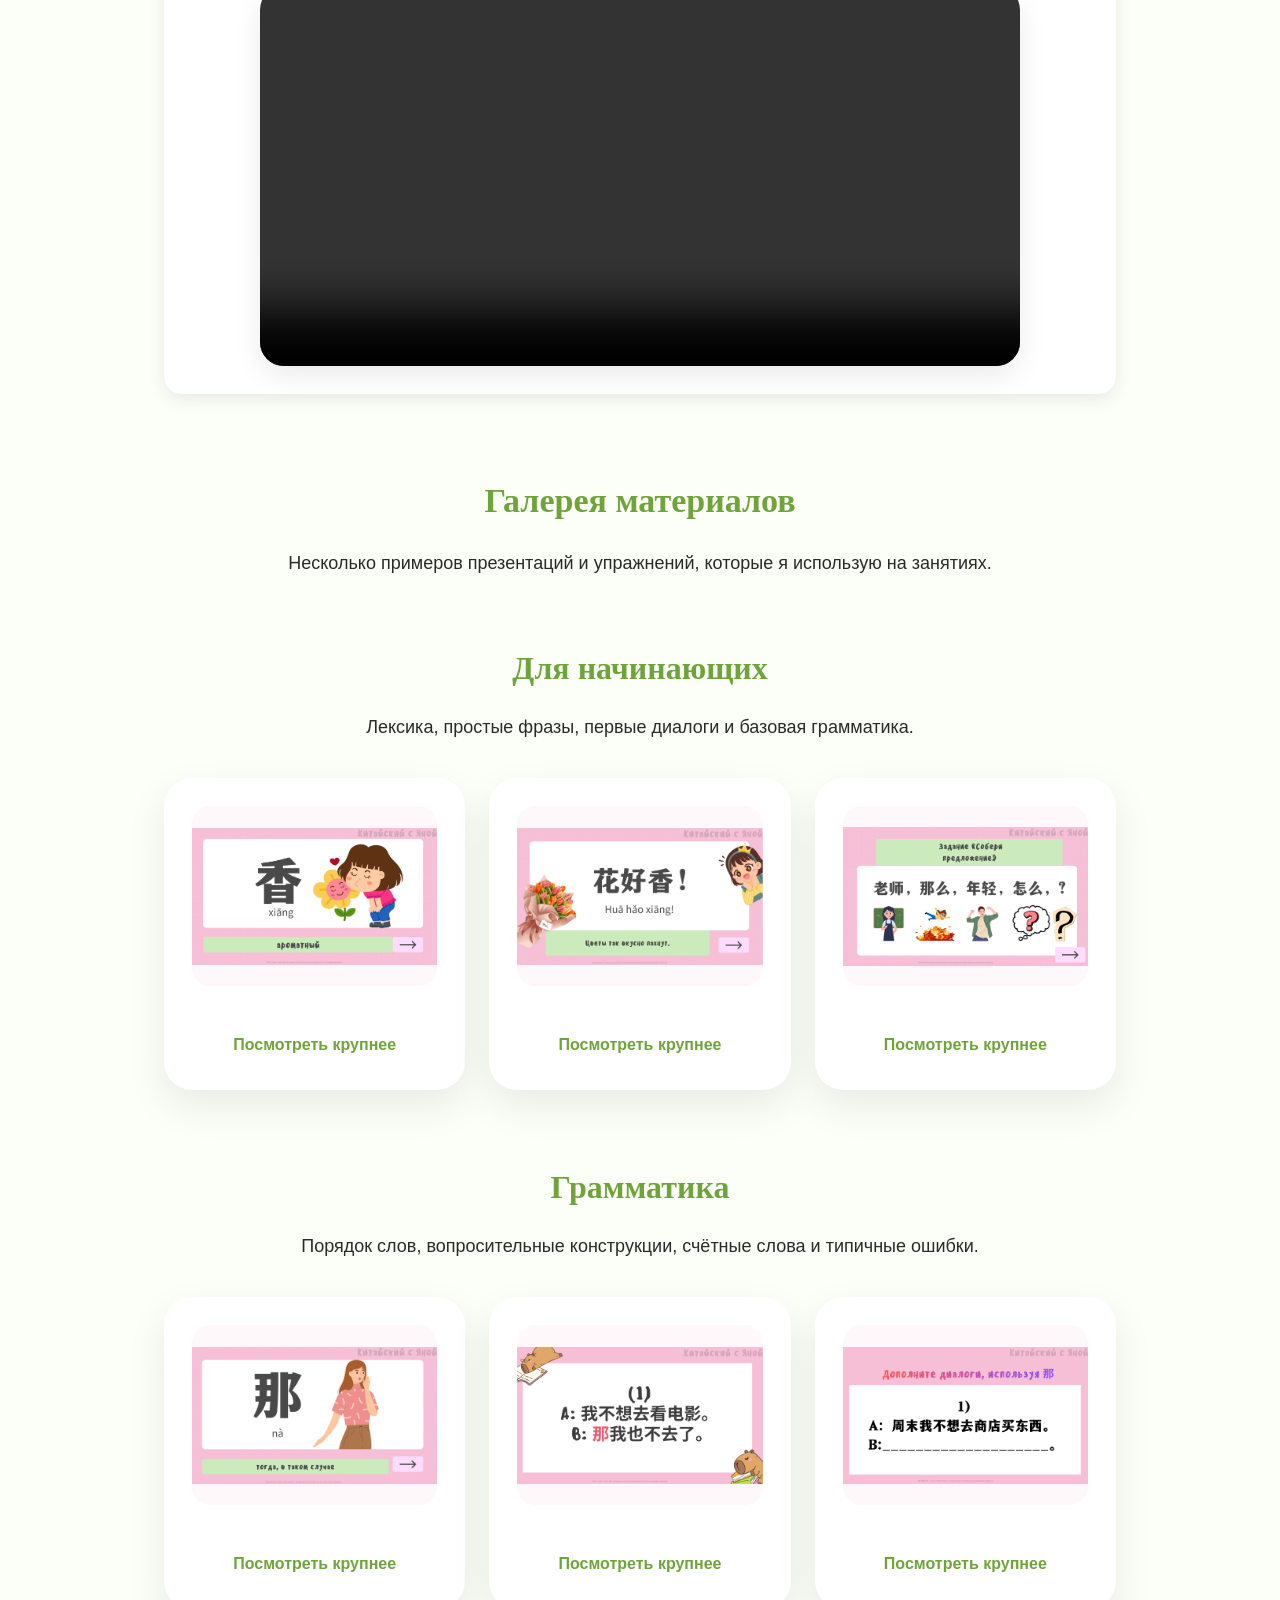
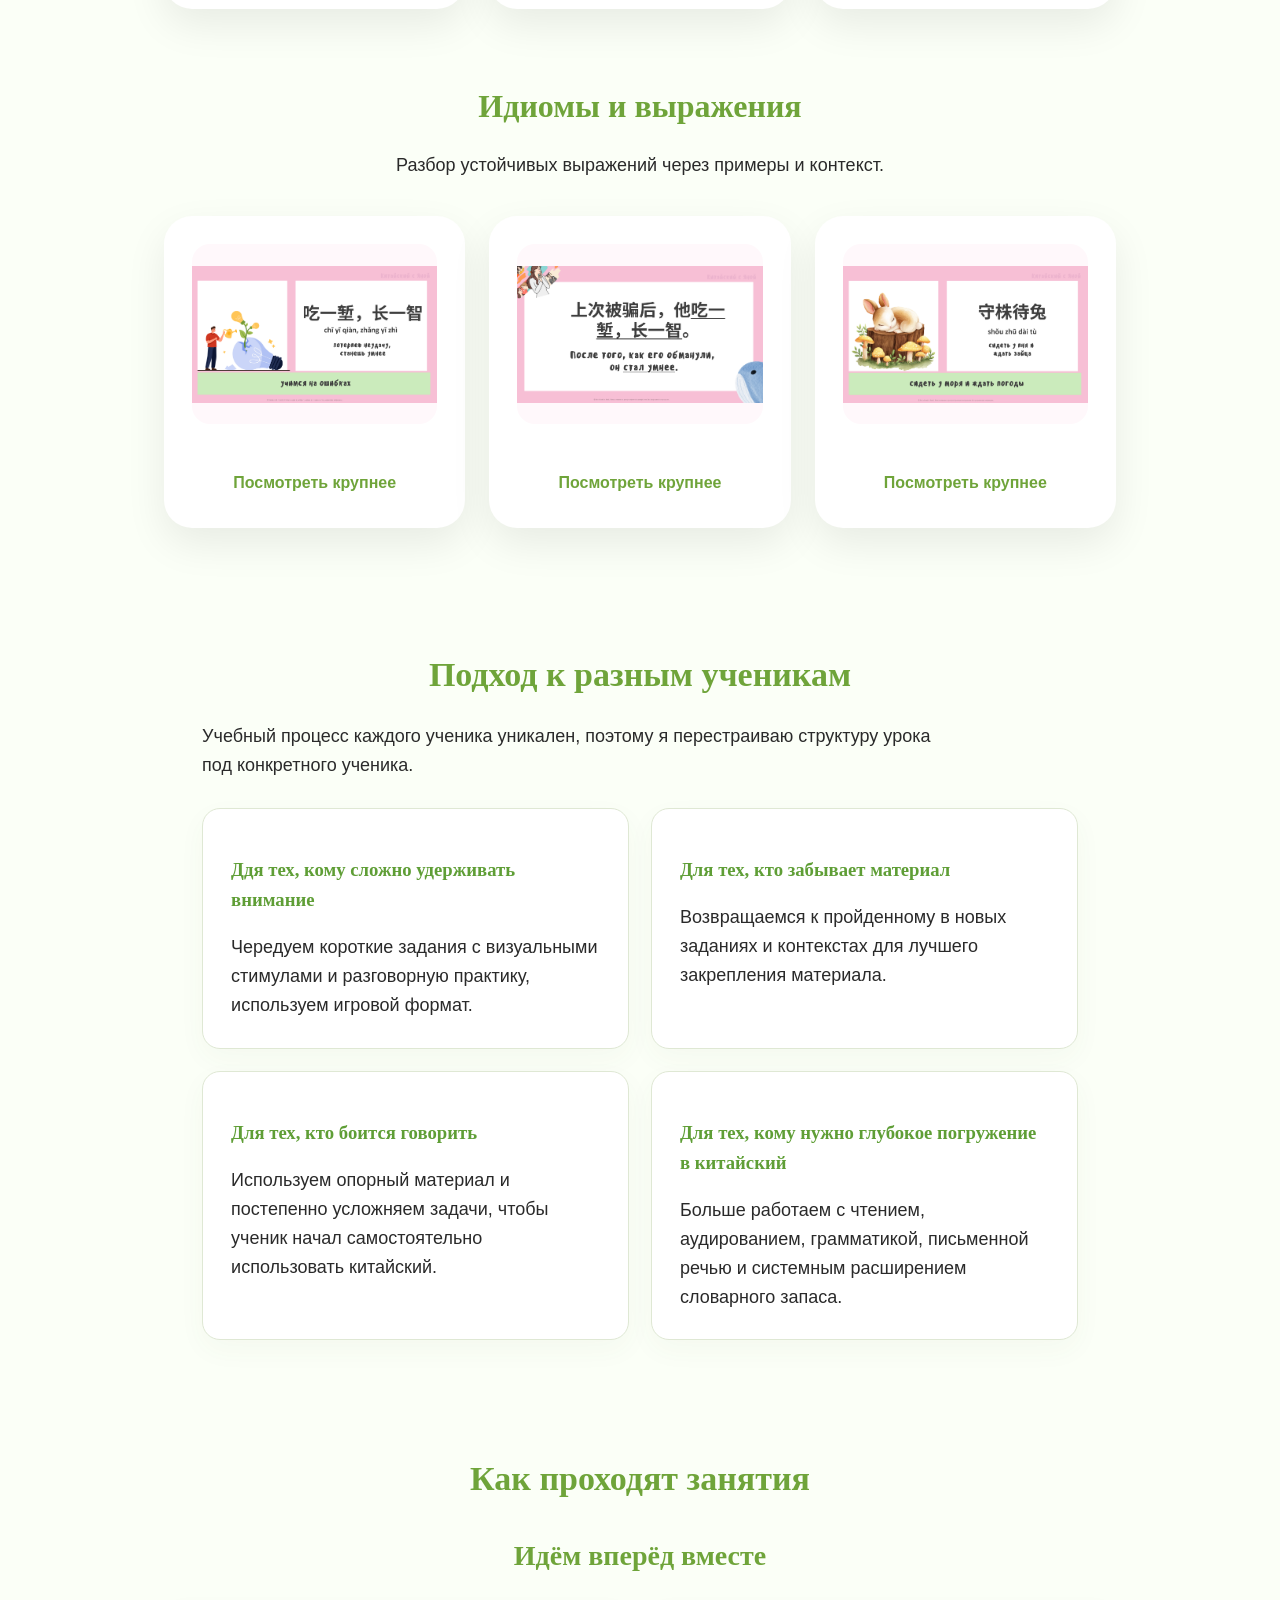
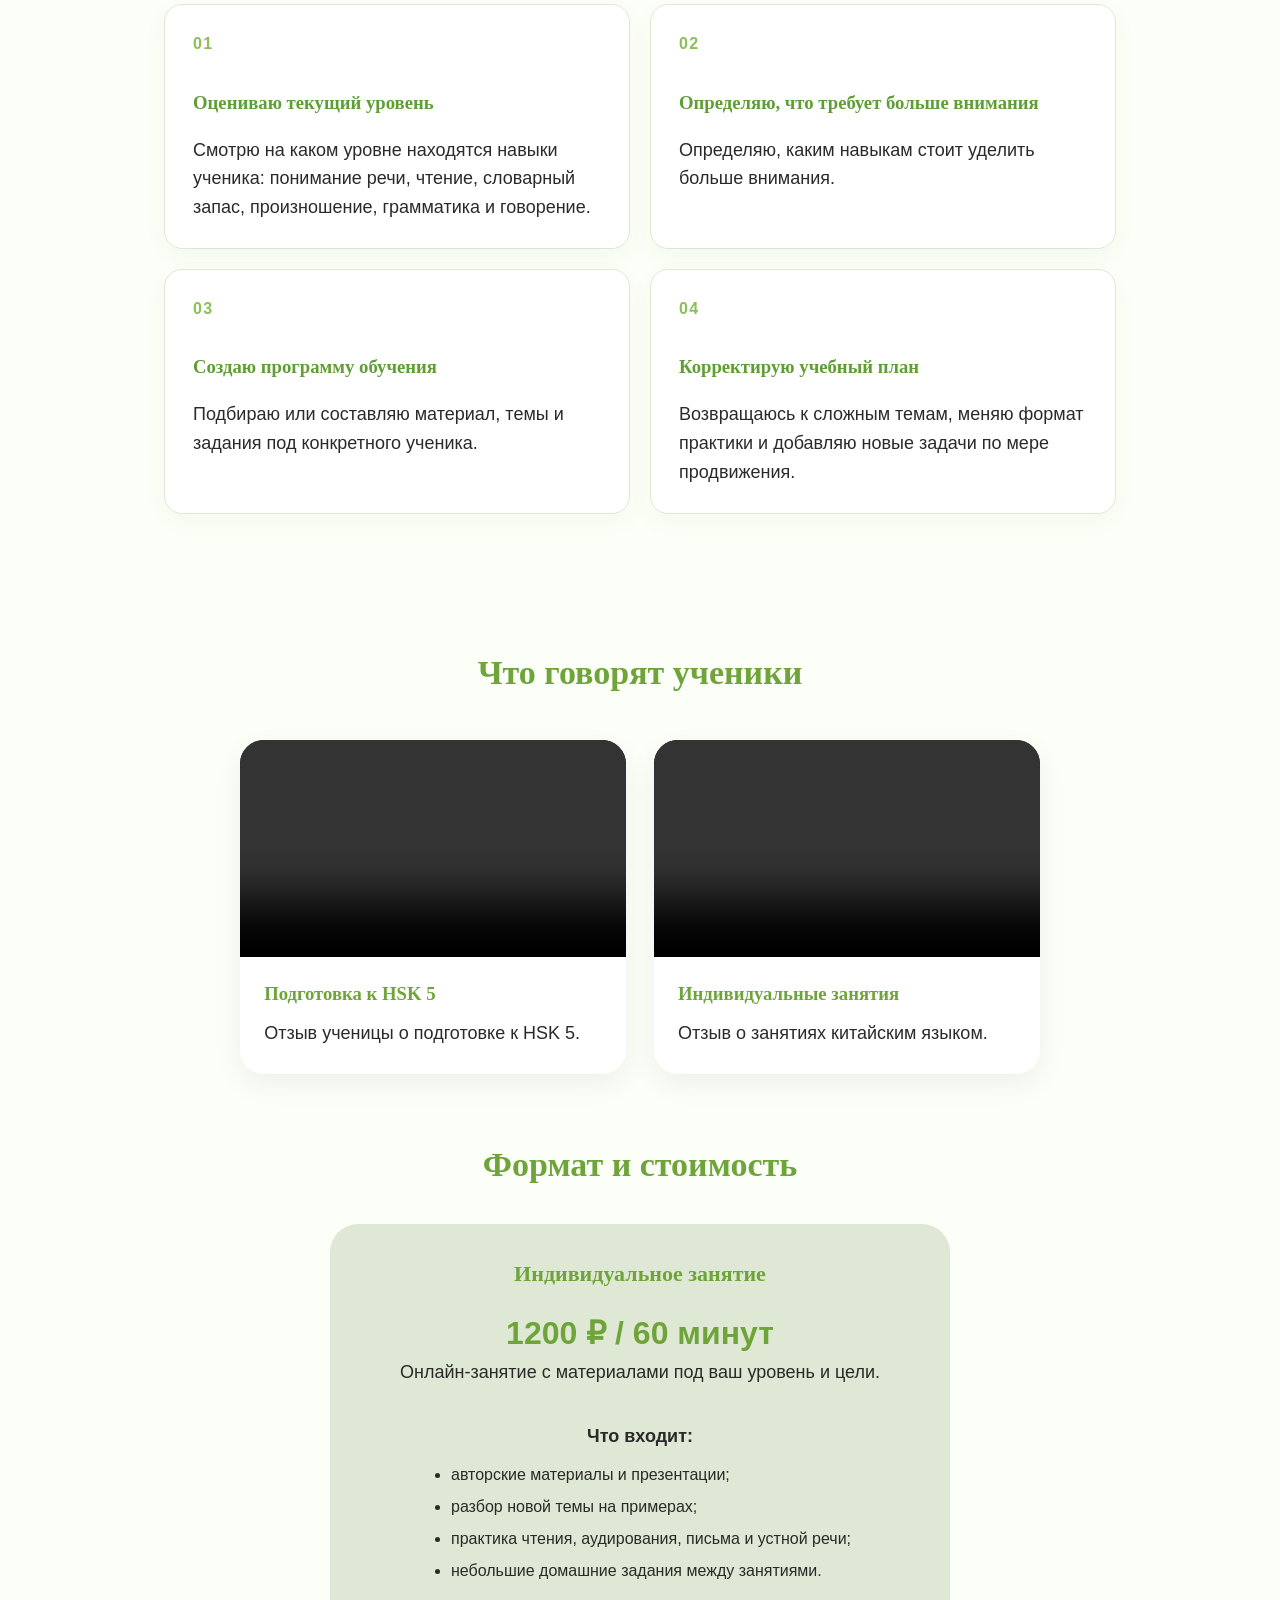
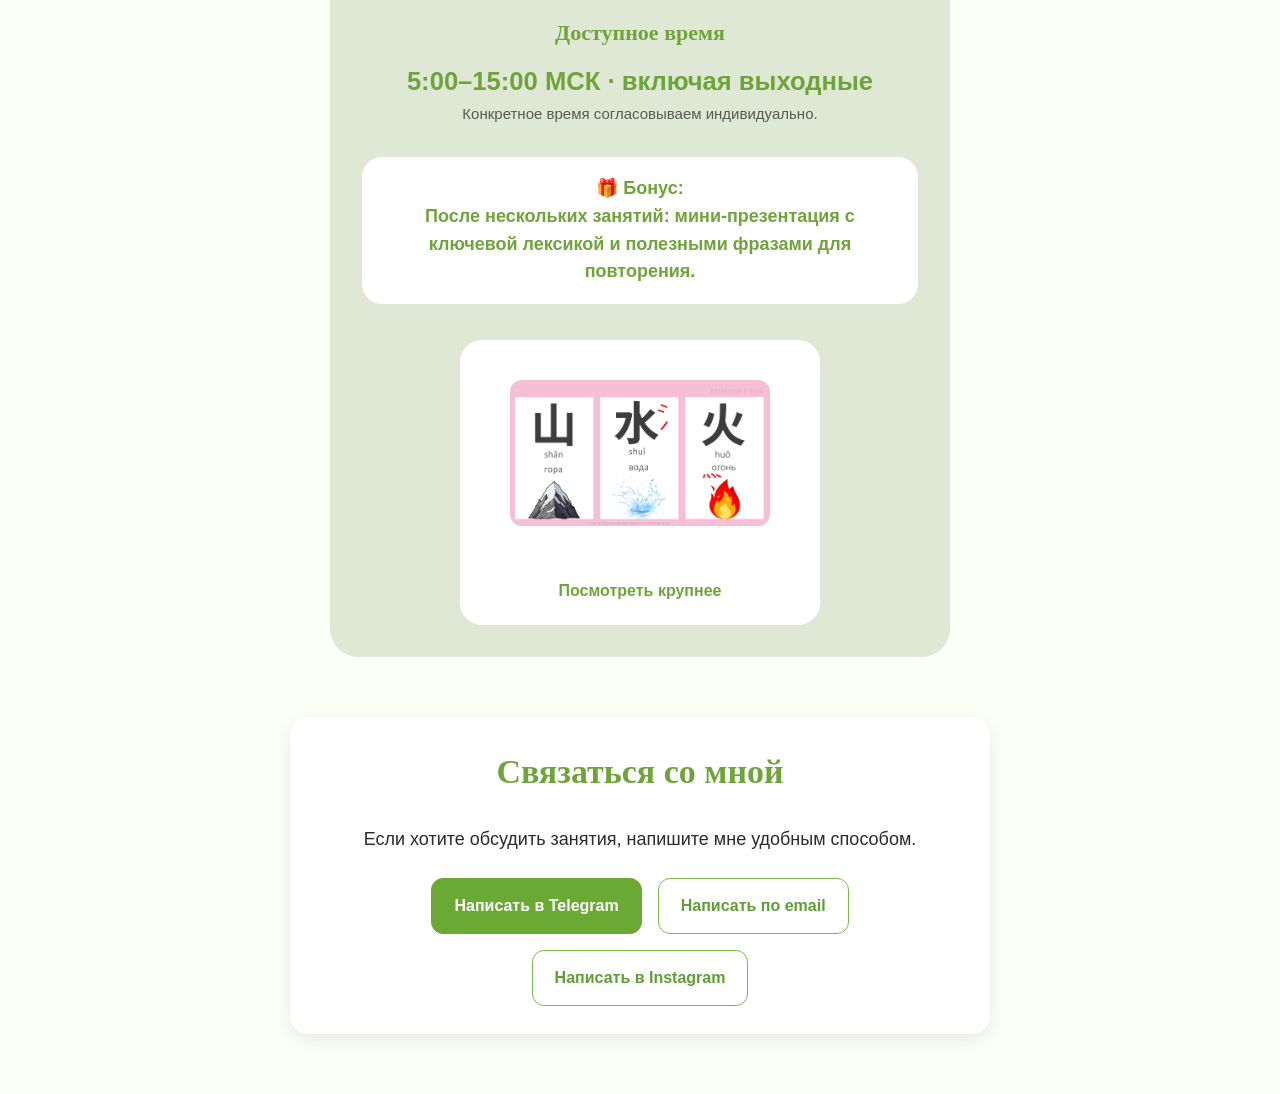
==== commit 3b3ce57b: "Update lesson availability" ====
--- a/index.html
+++ b/index.html
@@ -355,7 +355,7 @@
 
   <div class="time-block">
     <h3>Доступное время</h3>
-    <p class="time-main">5:00–15:00 МСК</p>
+    <p class="time-main">5:00–15:00 МСК · включая выходные</p>
     <p class="time-note">Конкретное время согласовываем индивидуально.</p>
   </div>
 
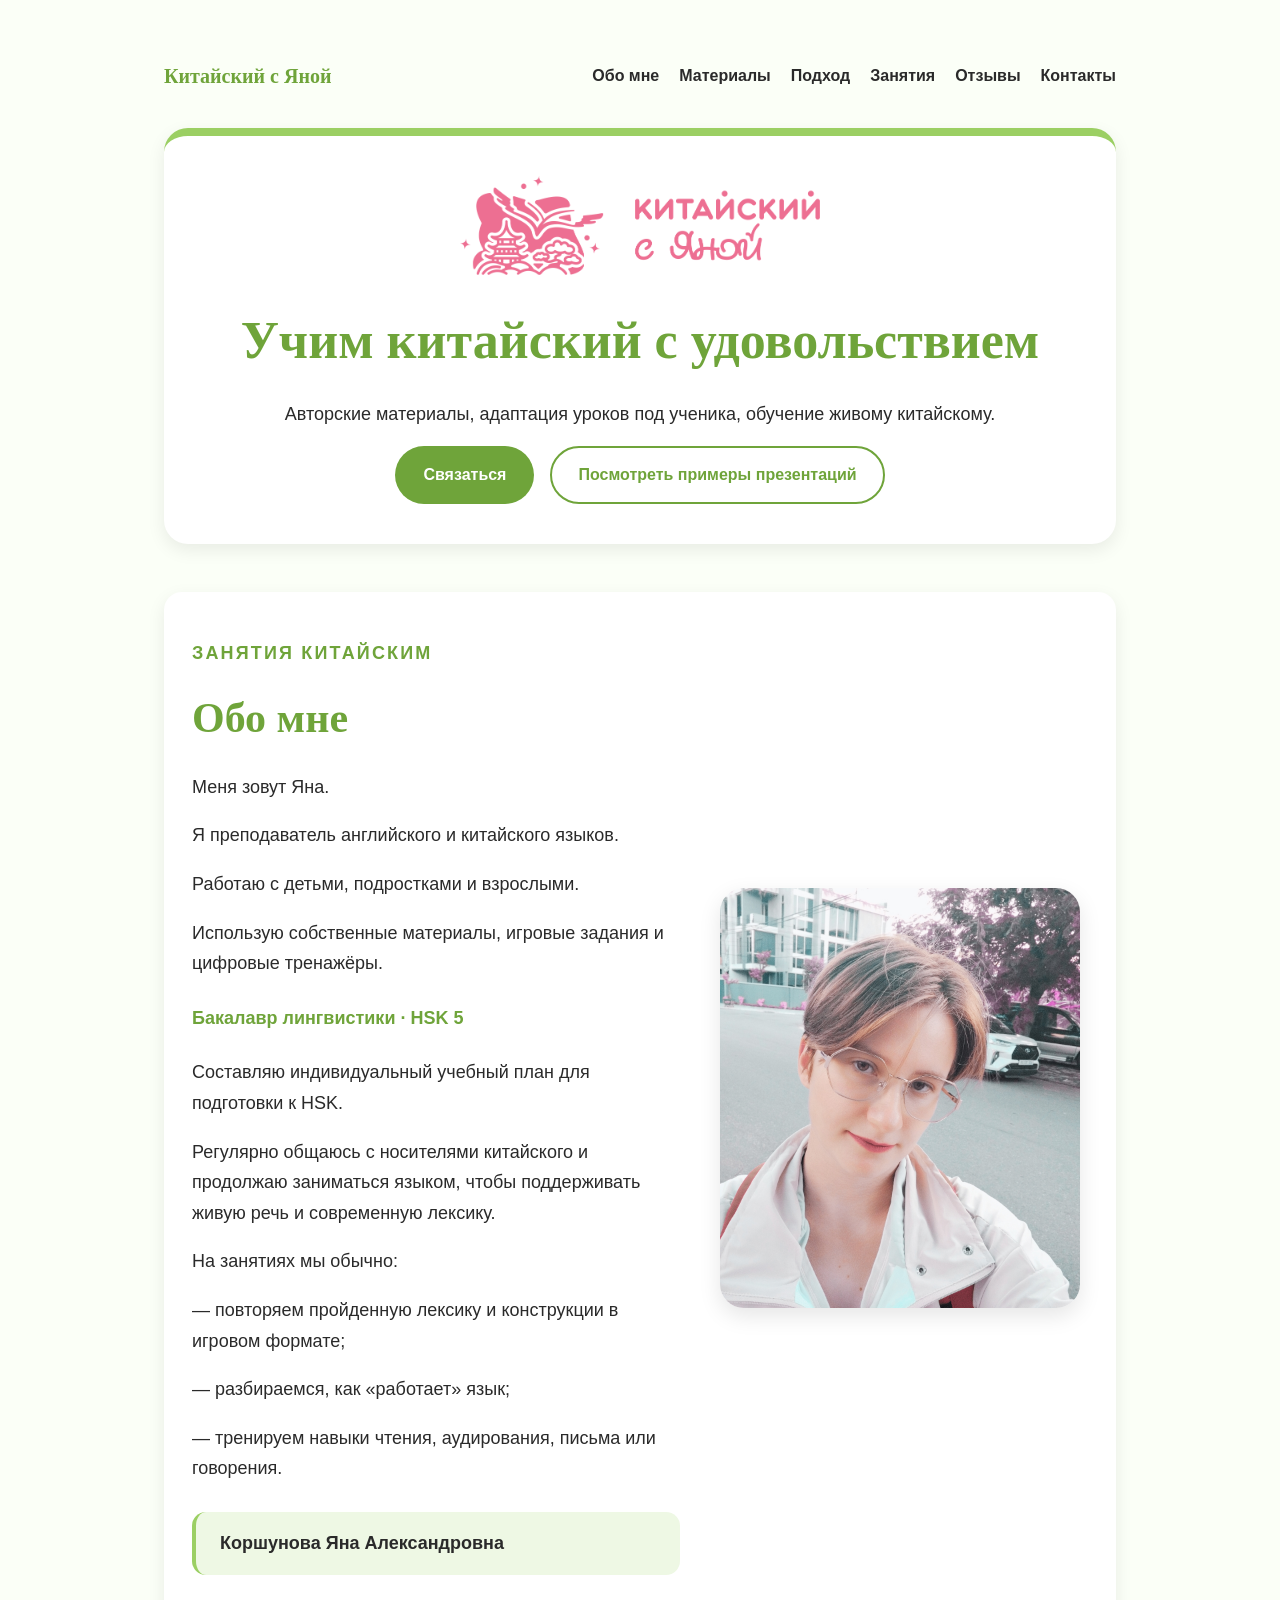
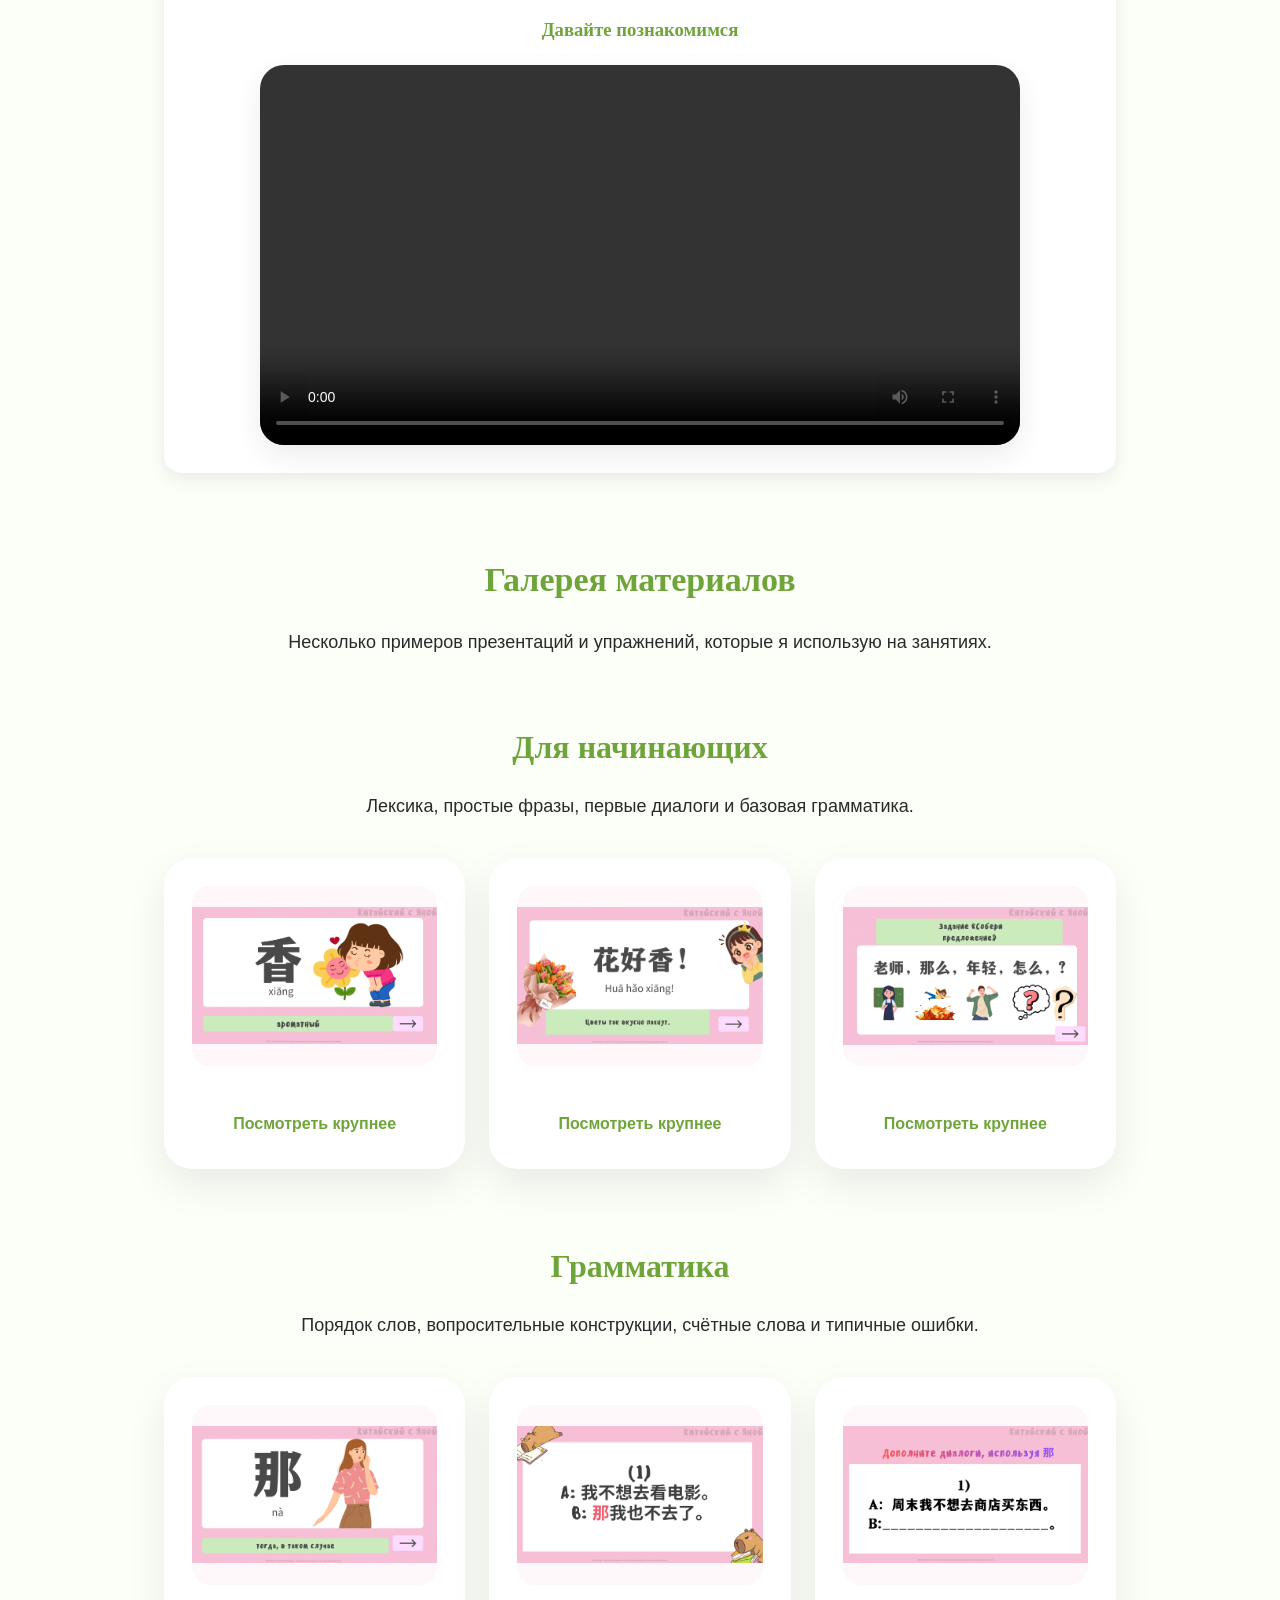
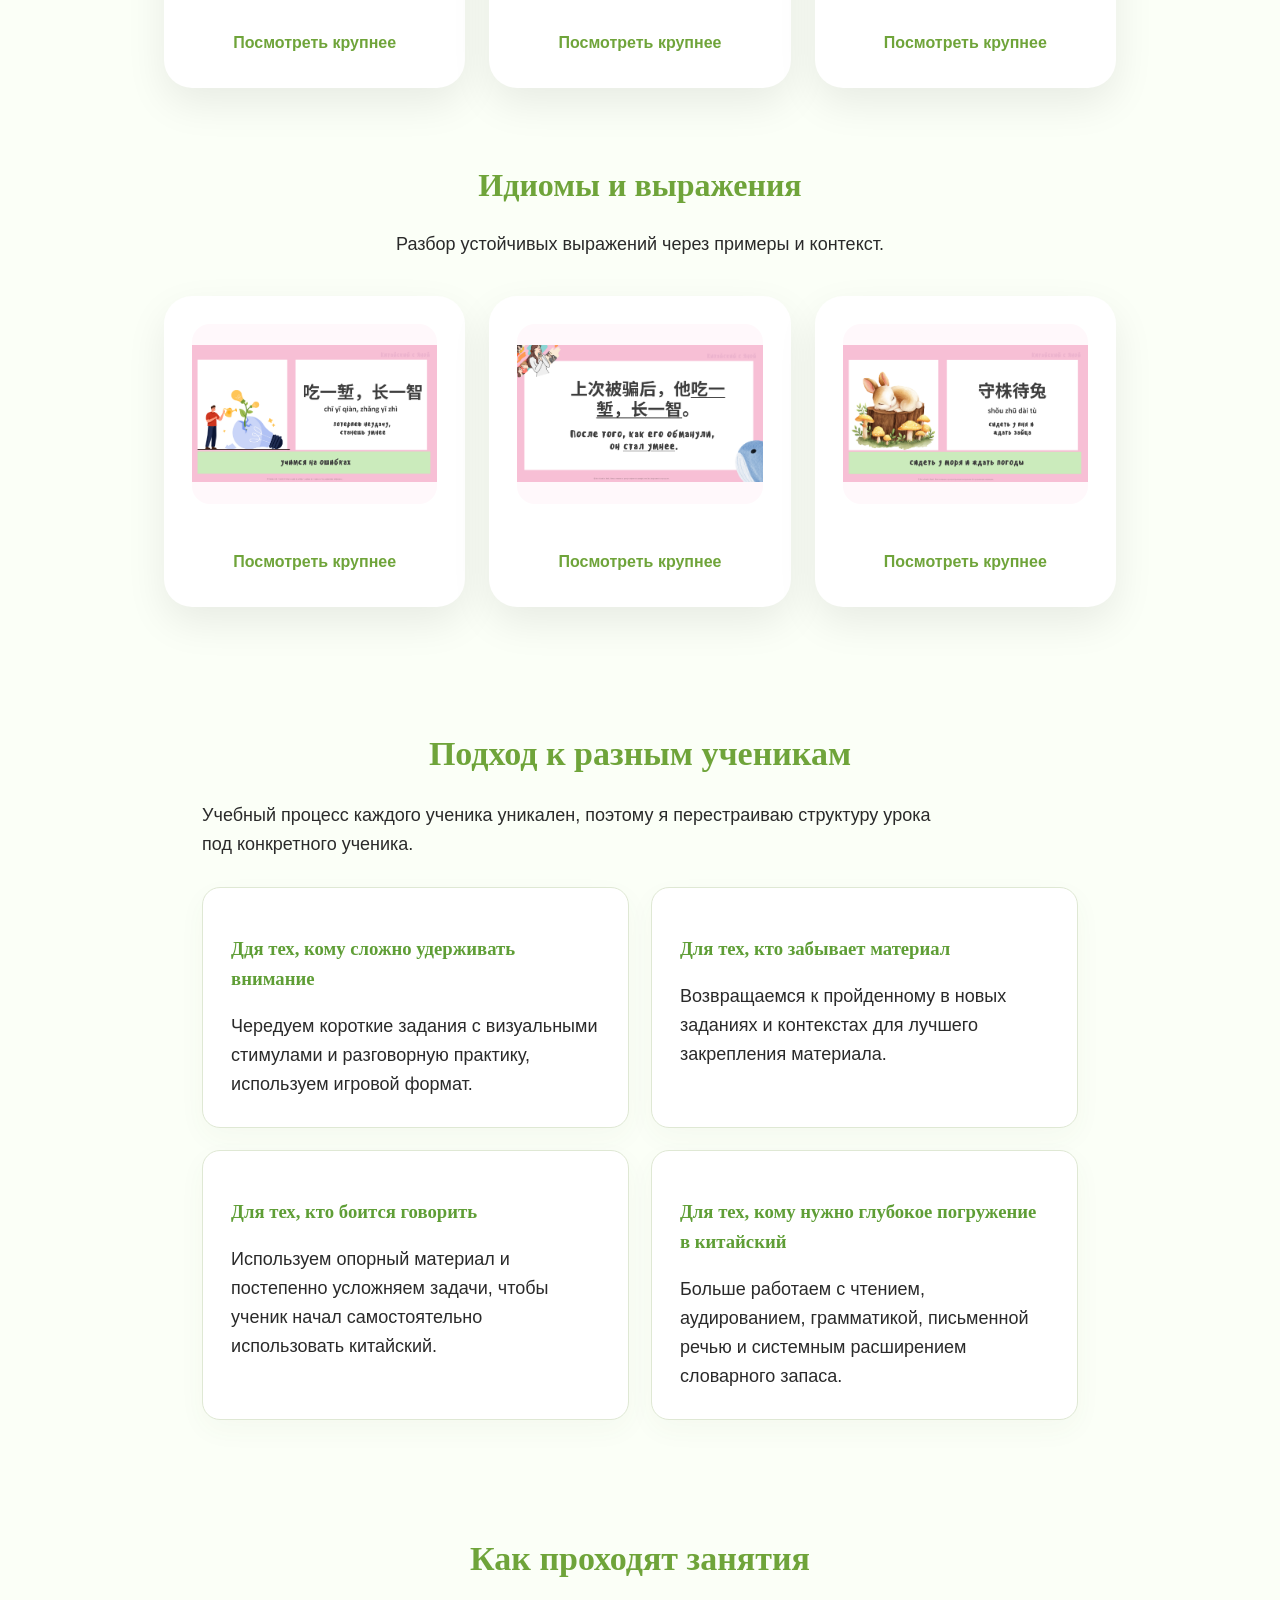
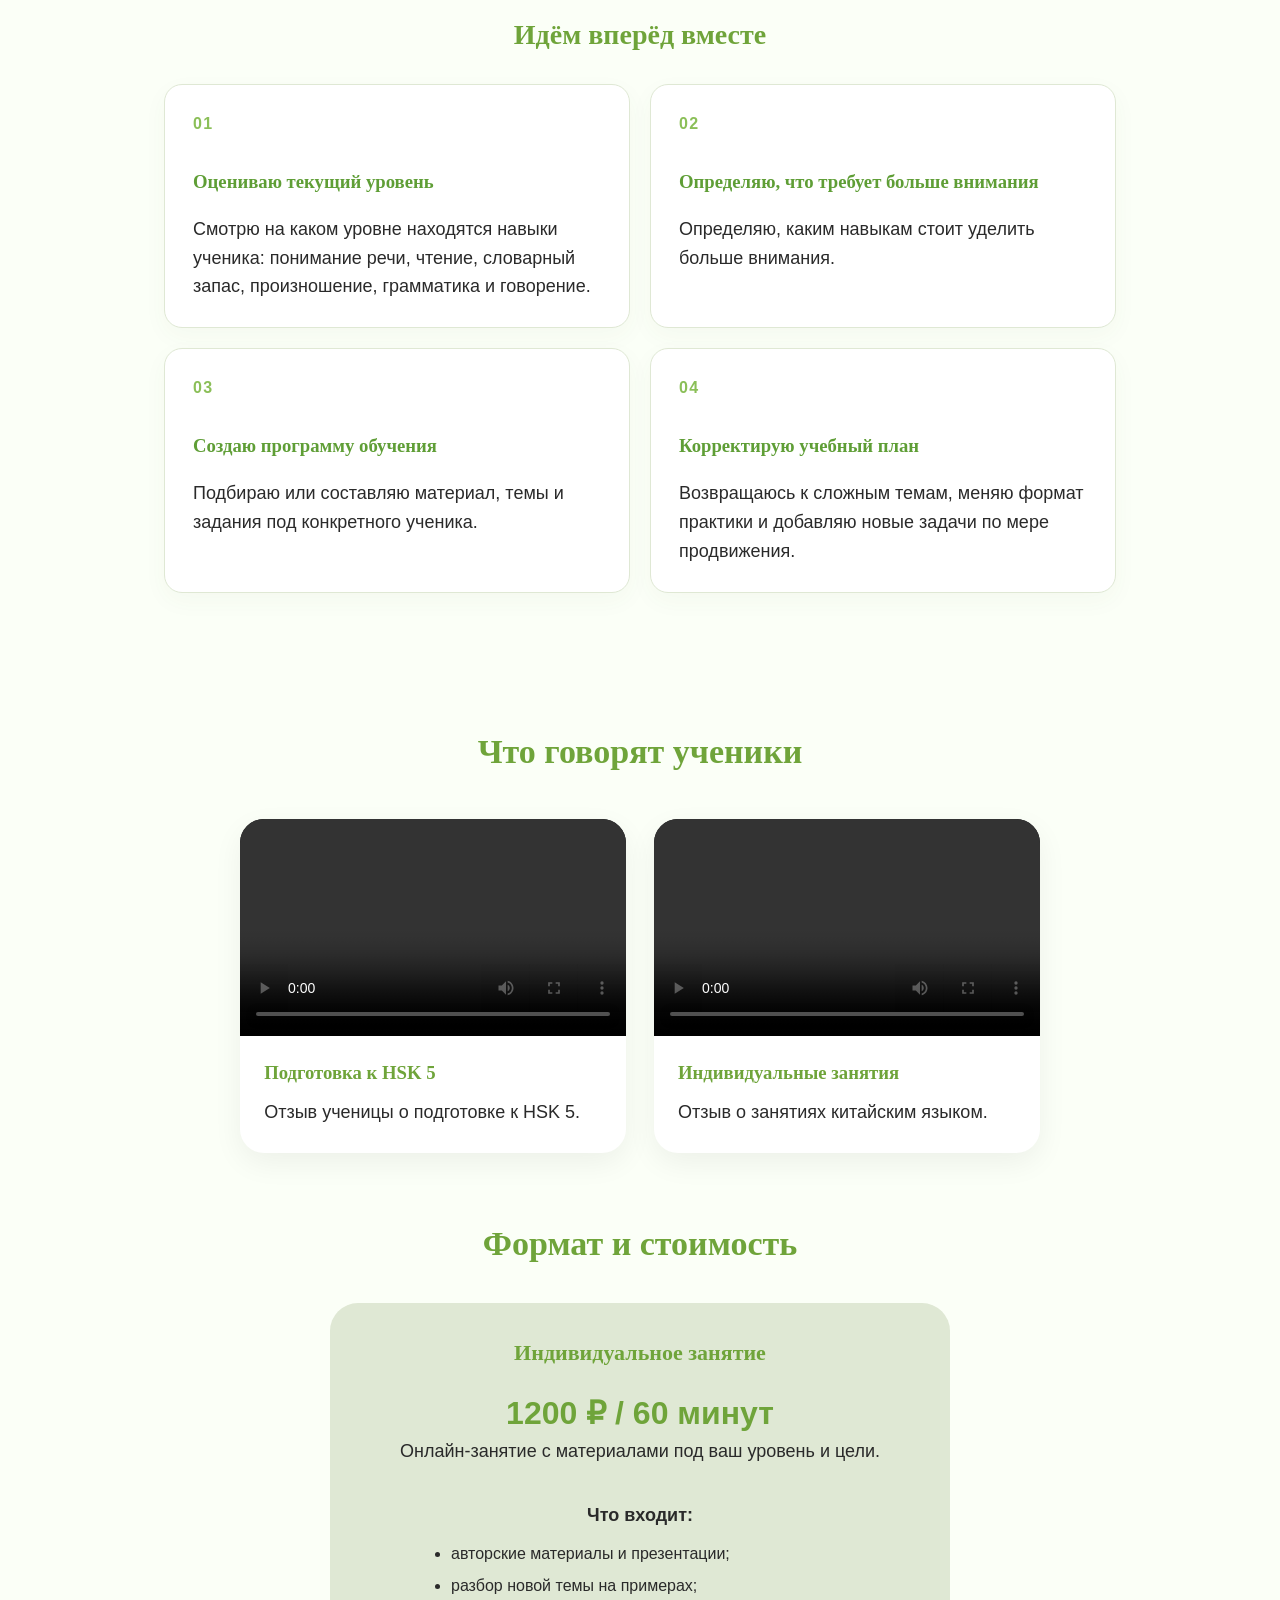
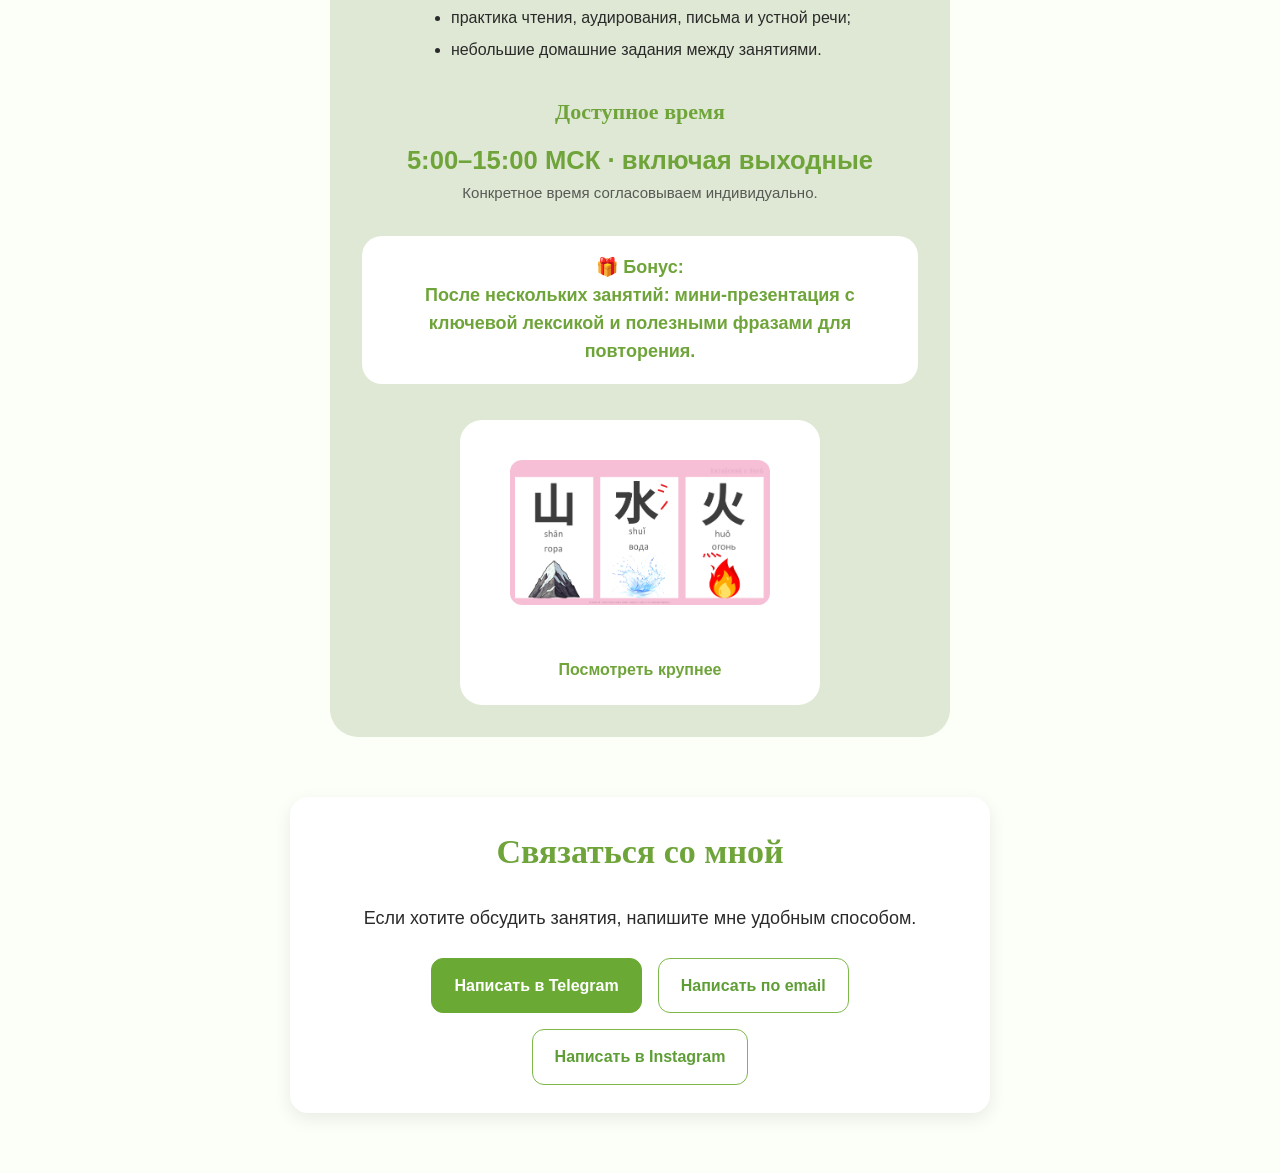
==== commit bceda674: "Add HSK preparation info" ====
--- a/index.html
+++ b/index.html
@@ -51,6 +51,8 @@
         Бакалавр лингвистики · HSK 5
       </p>
 
+      <p>Составляю индивидуальный учебный план для подготовки к HSK.</p>
+
       <p class="about-language-practice">
         Регулярно общаюсь с носителями китайского и продолжаю заниматься языком, чтобы поддерживать живую речь и современную лексику.
       </p>
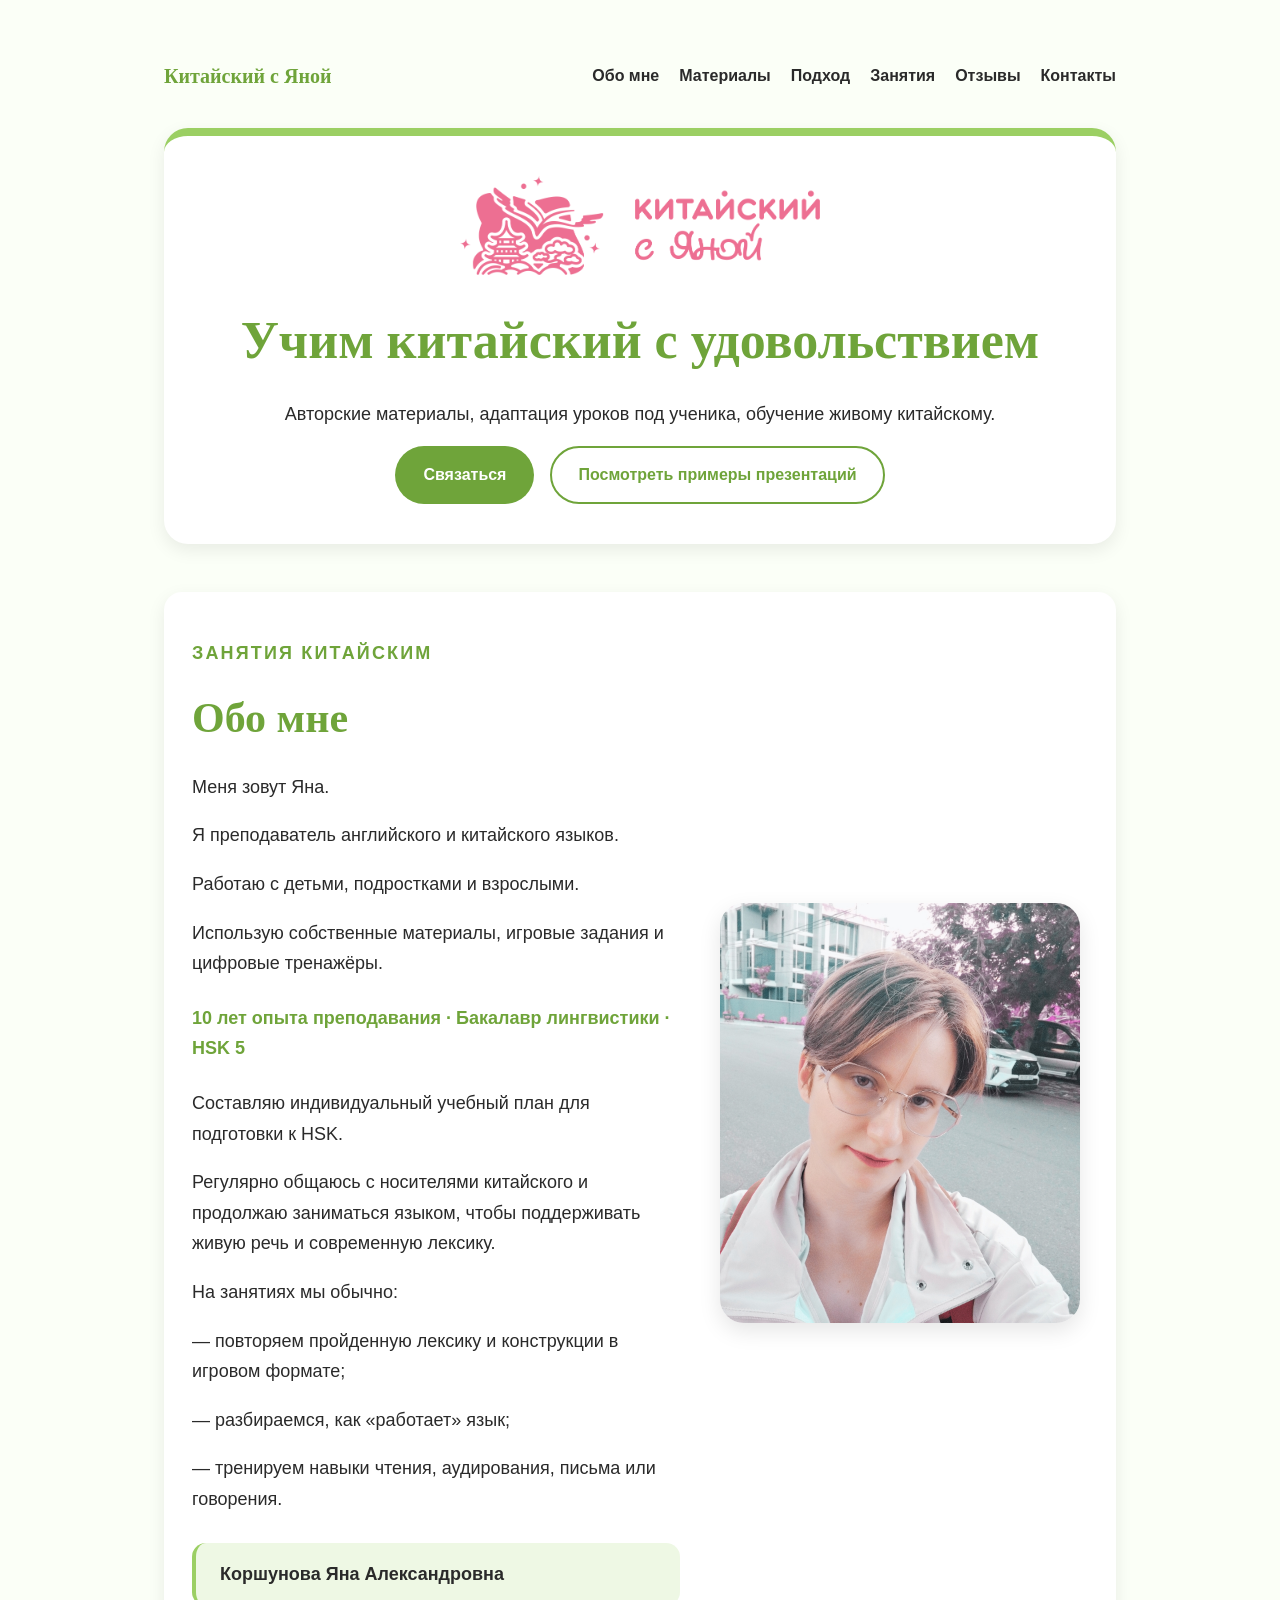
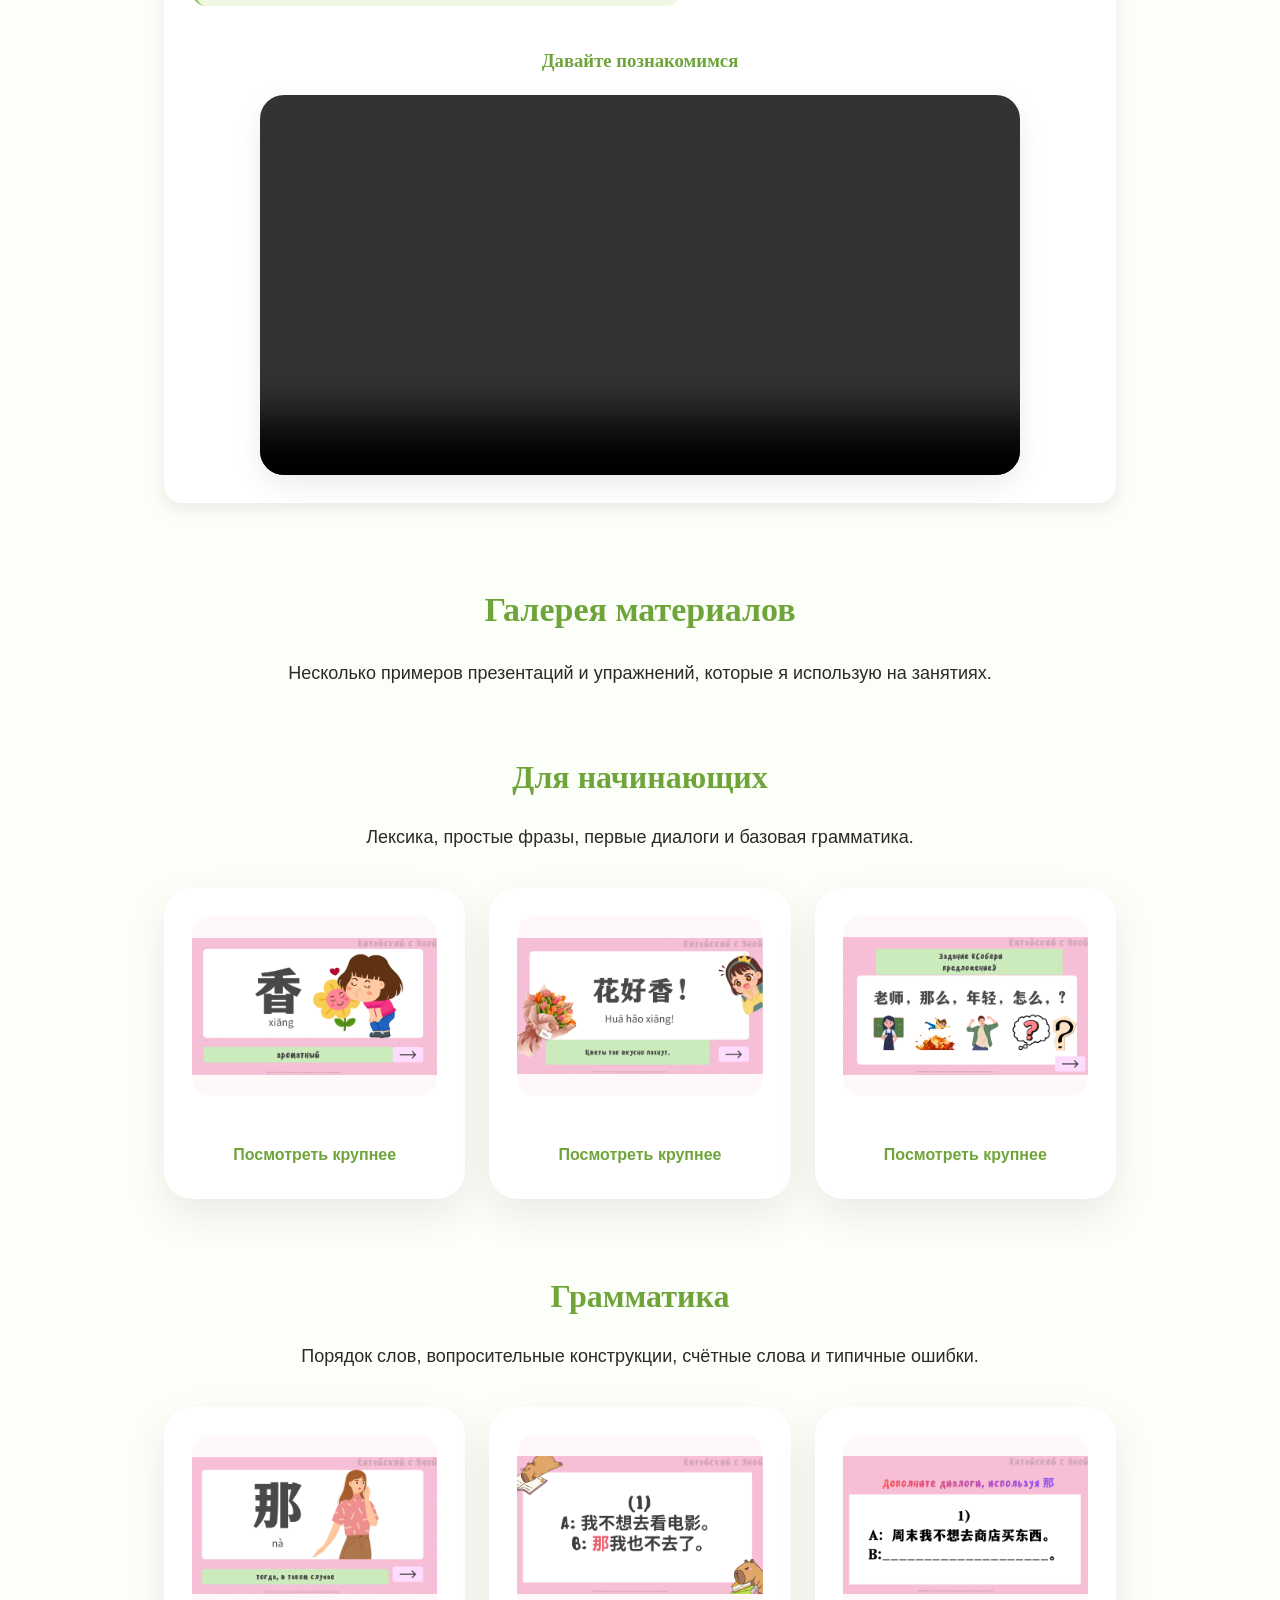
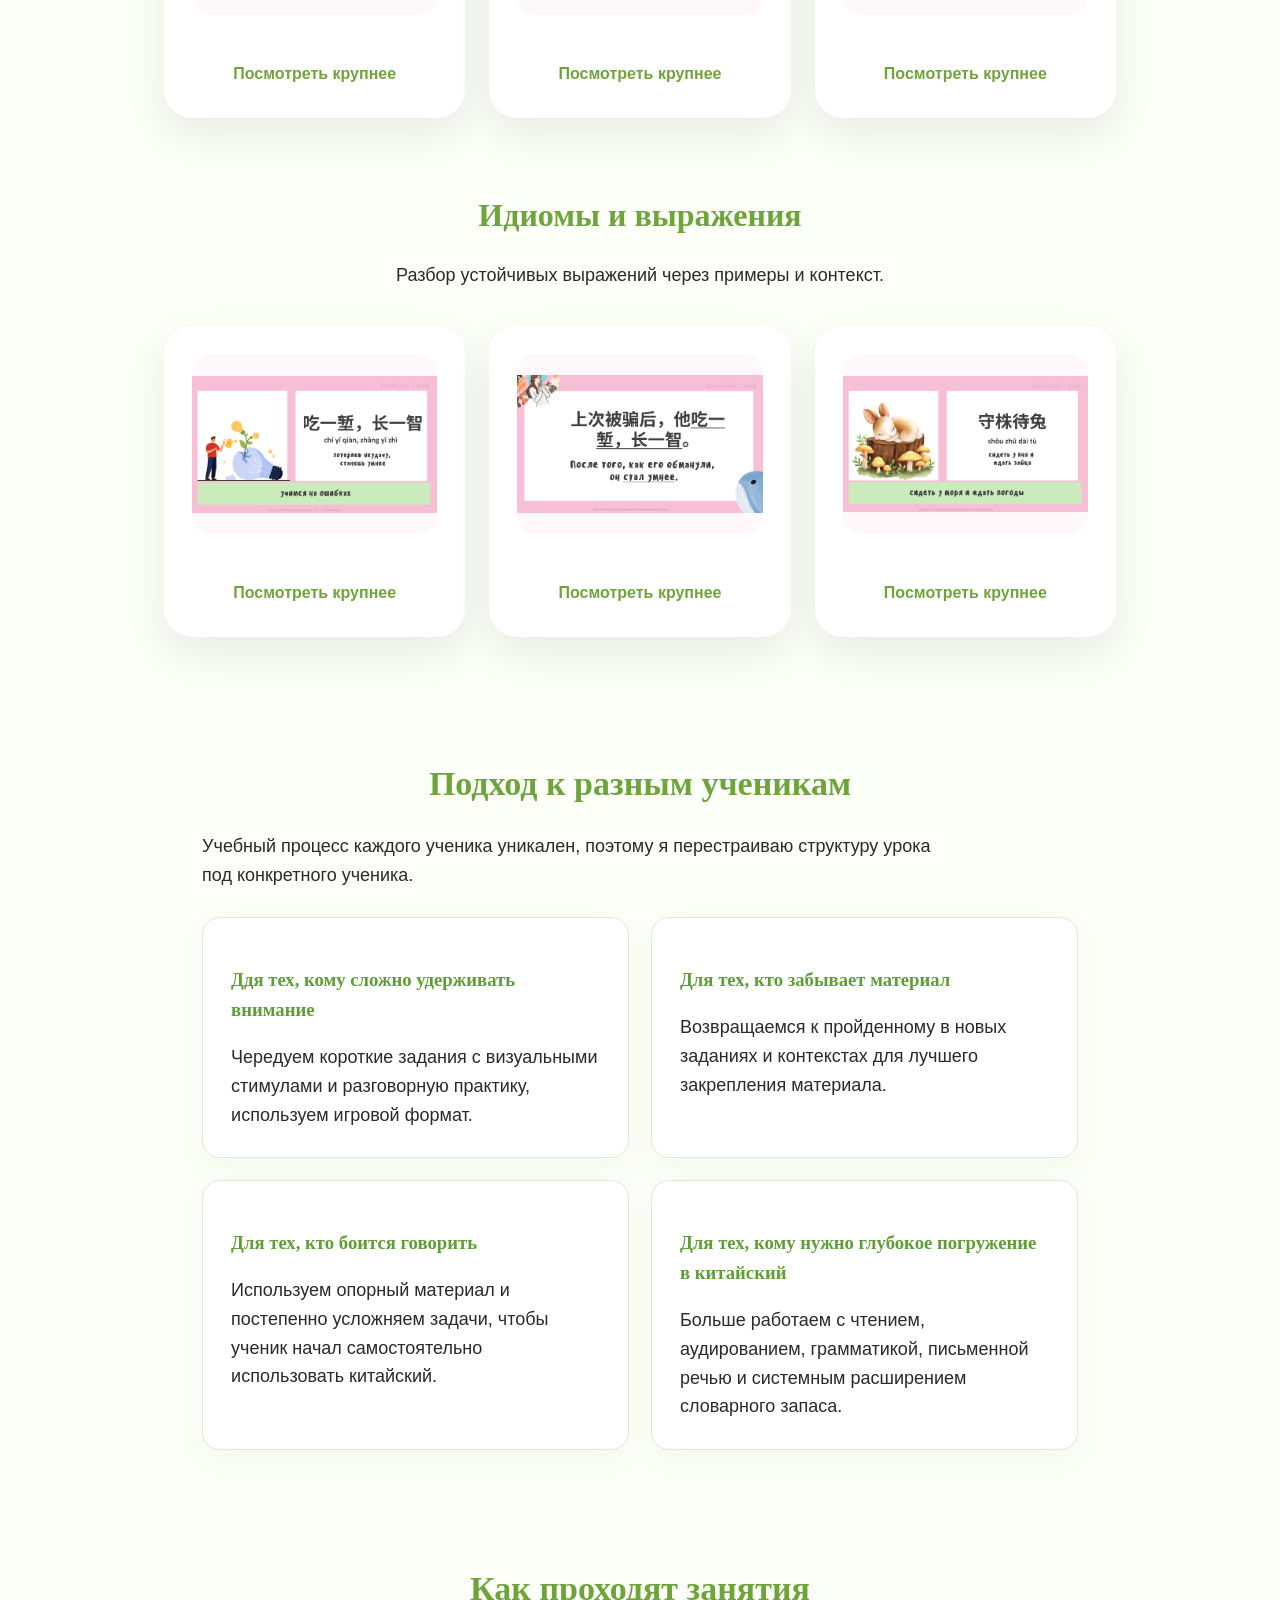
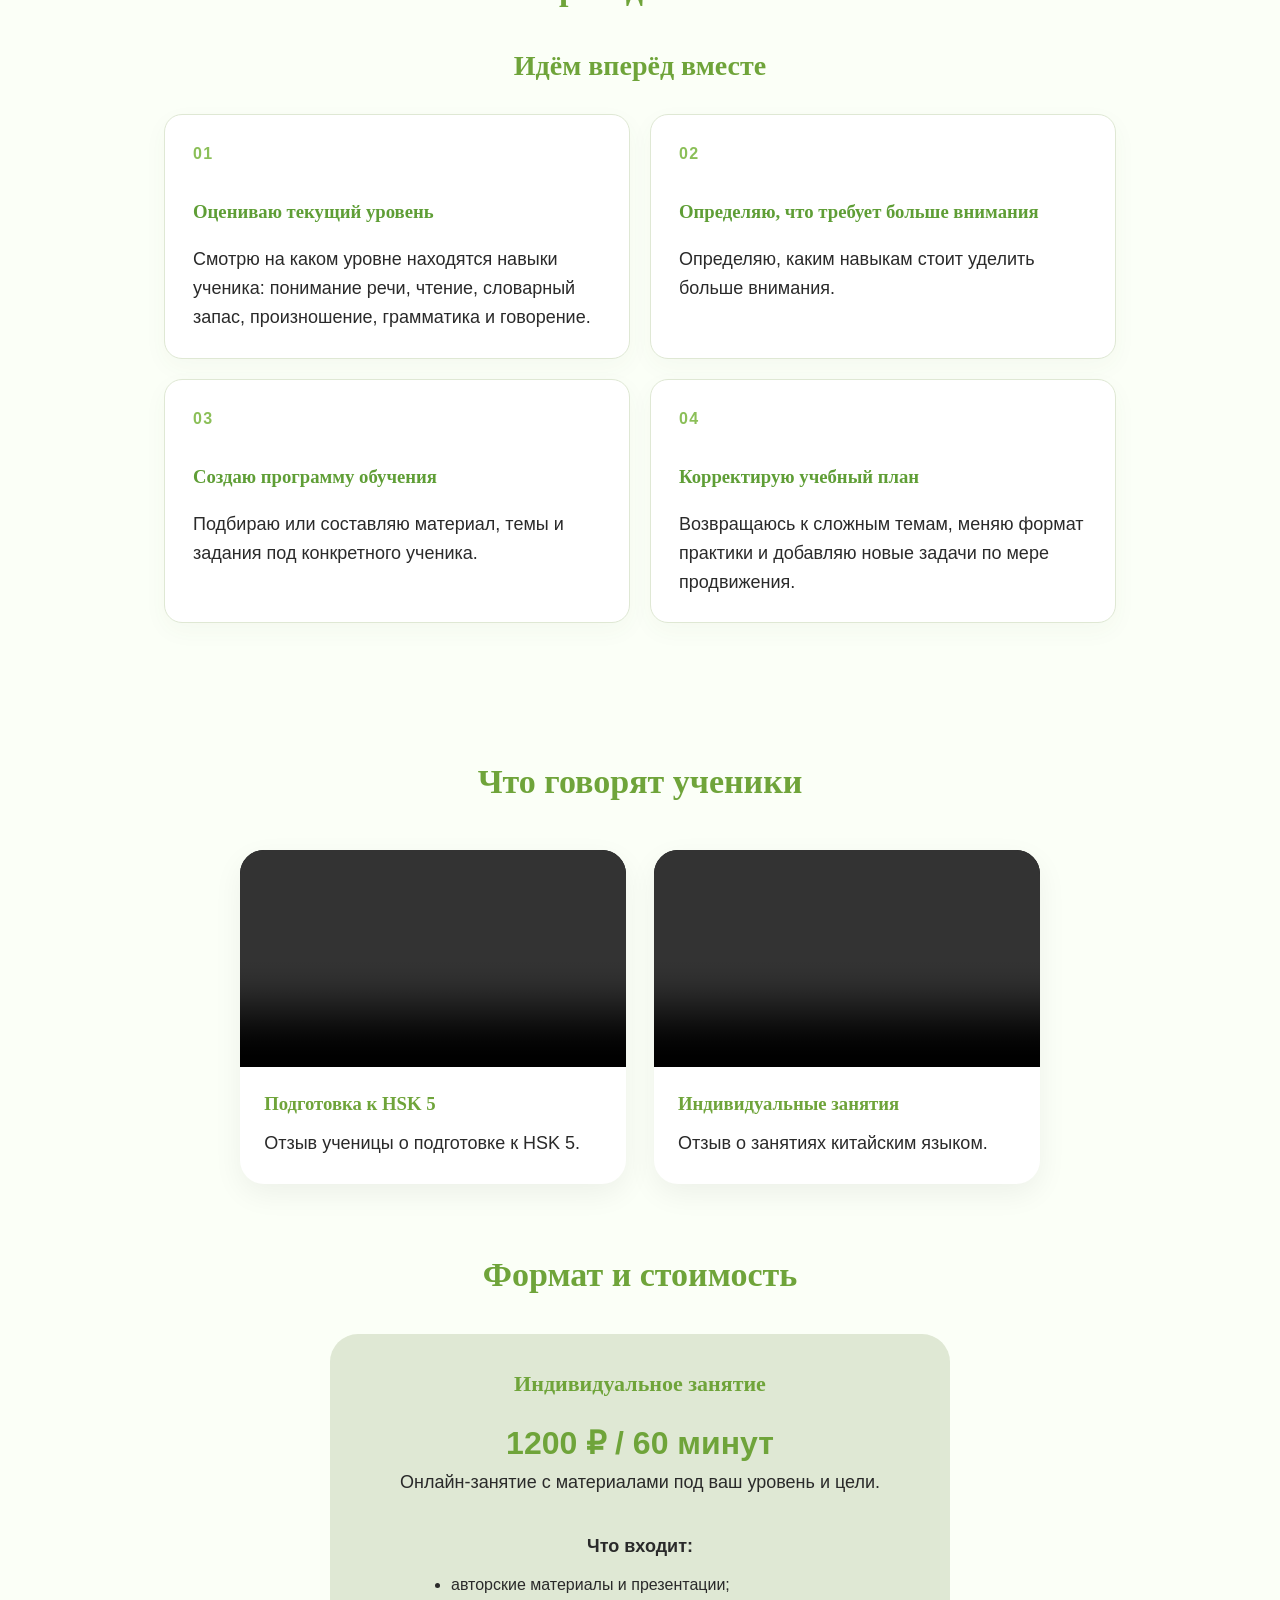
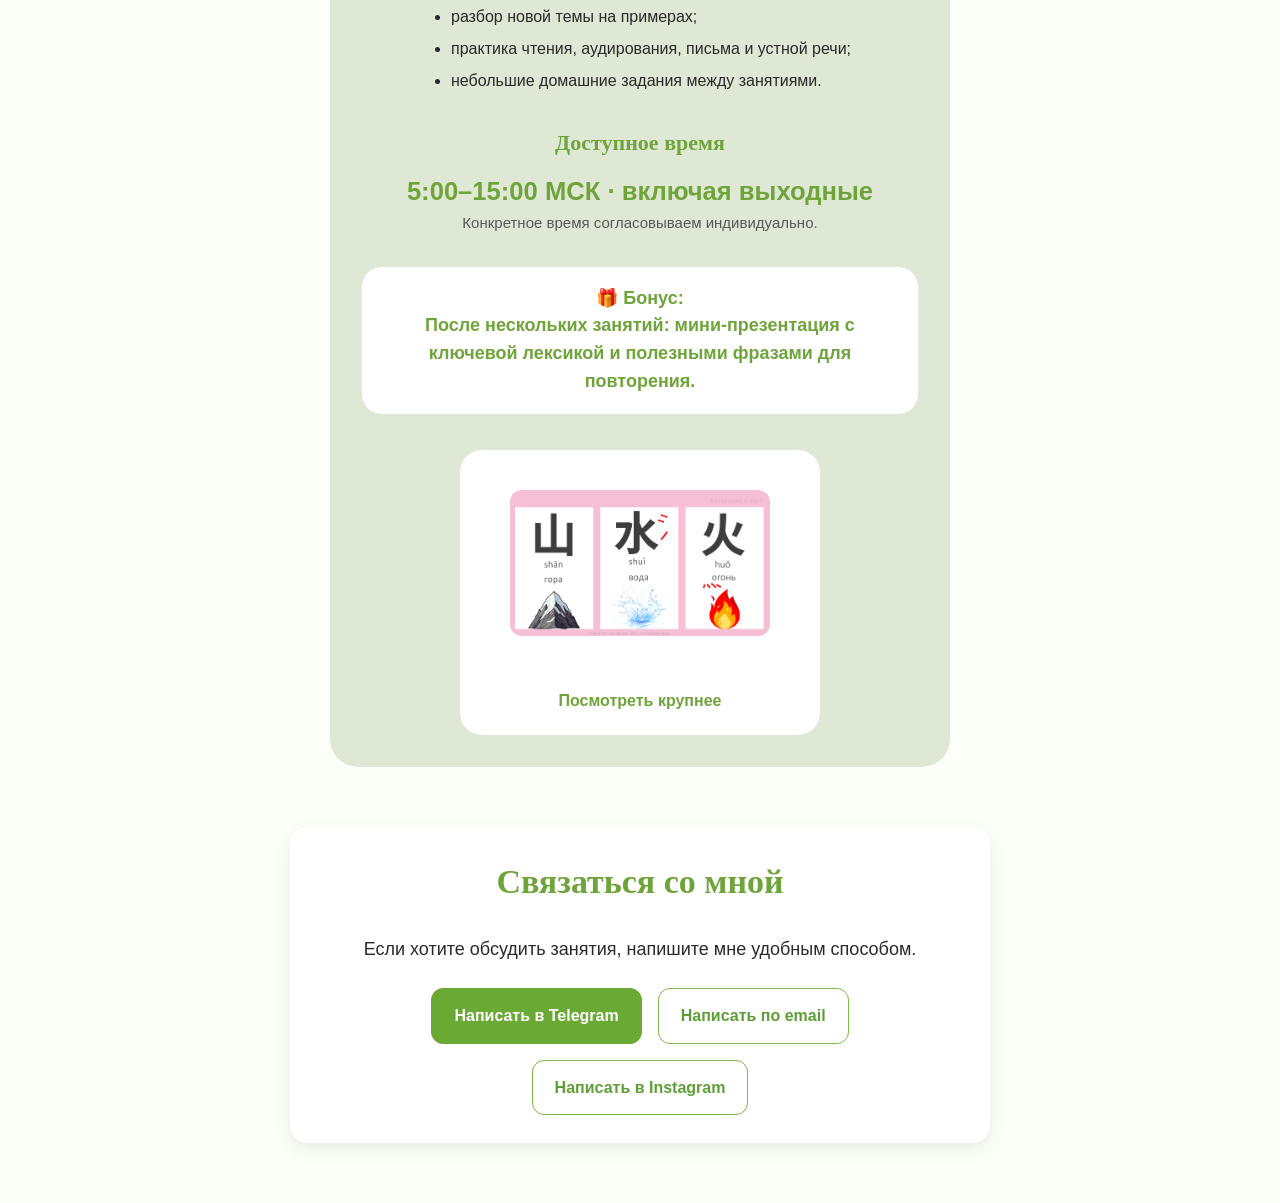
==== commit 19c820ed: "Add teaching experience" ====
--- a/index.html
+++ b/index.html
@@ -48,7 +48,7 @@
       <p>Использую собственные материалы, игровые задания и цифровые тренажёры.</p>
 
       <p class="about-credentials">
-        Бакалавр лингвистики · HSK 5
+        10 лет опыта преподавания · Бакалавр лингвистики · HSK 5
       </p>
 
       <p>Составляю индивидуальный учебный план для подготовки к HSK.</p>
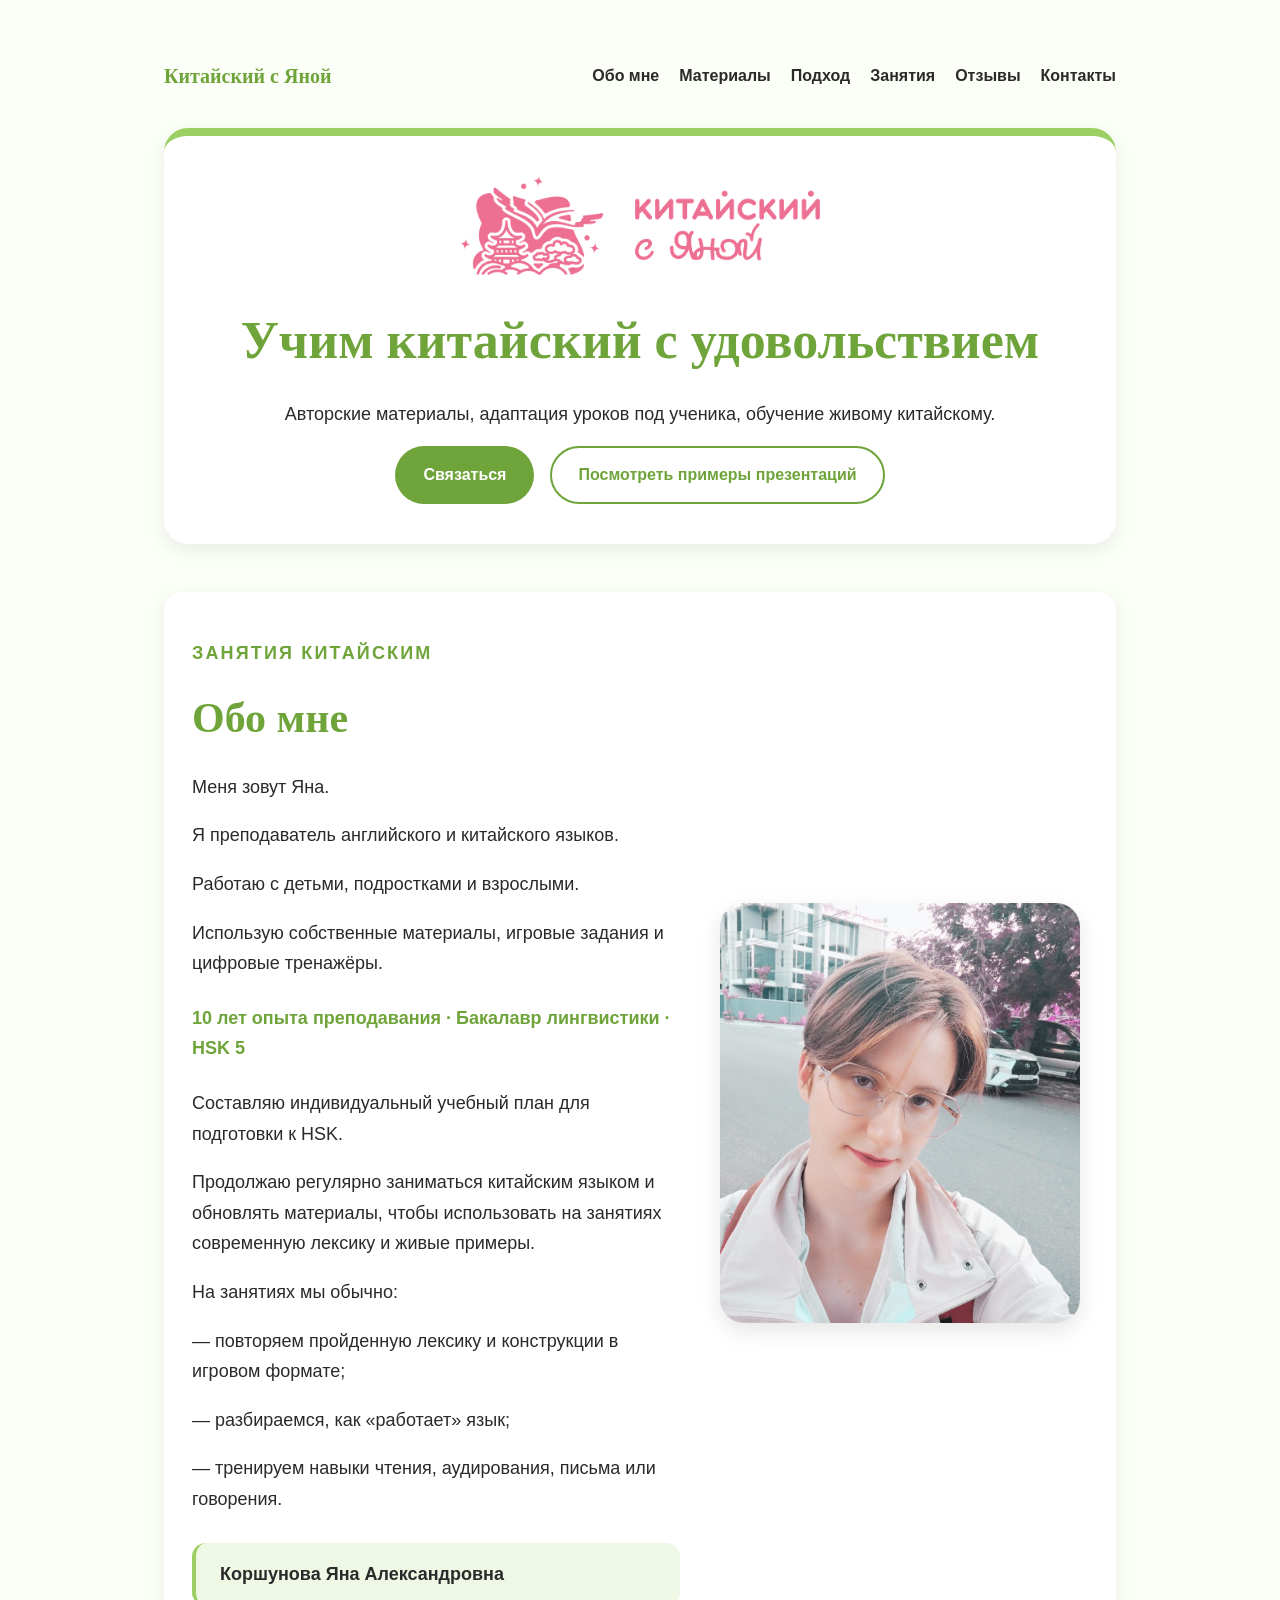
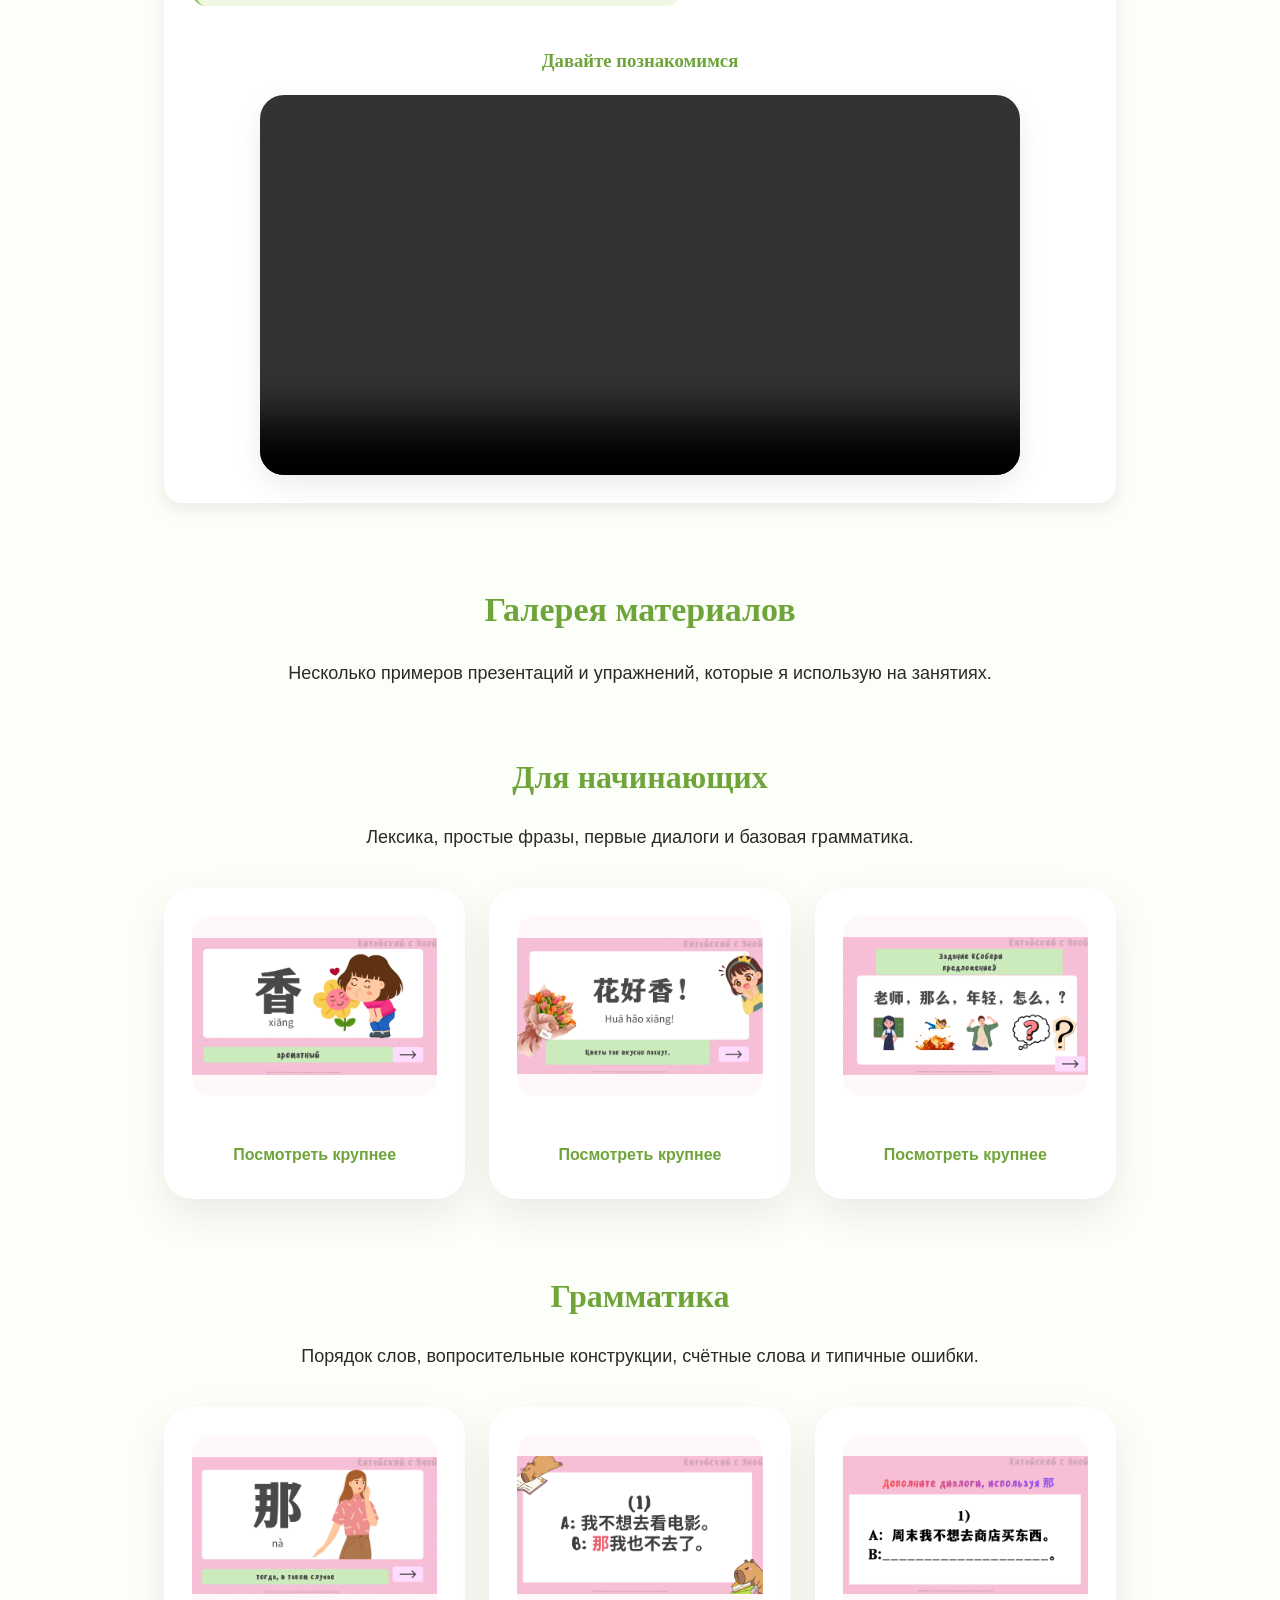
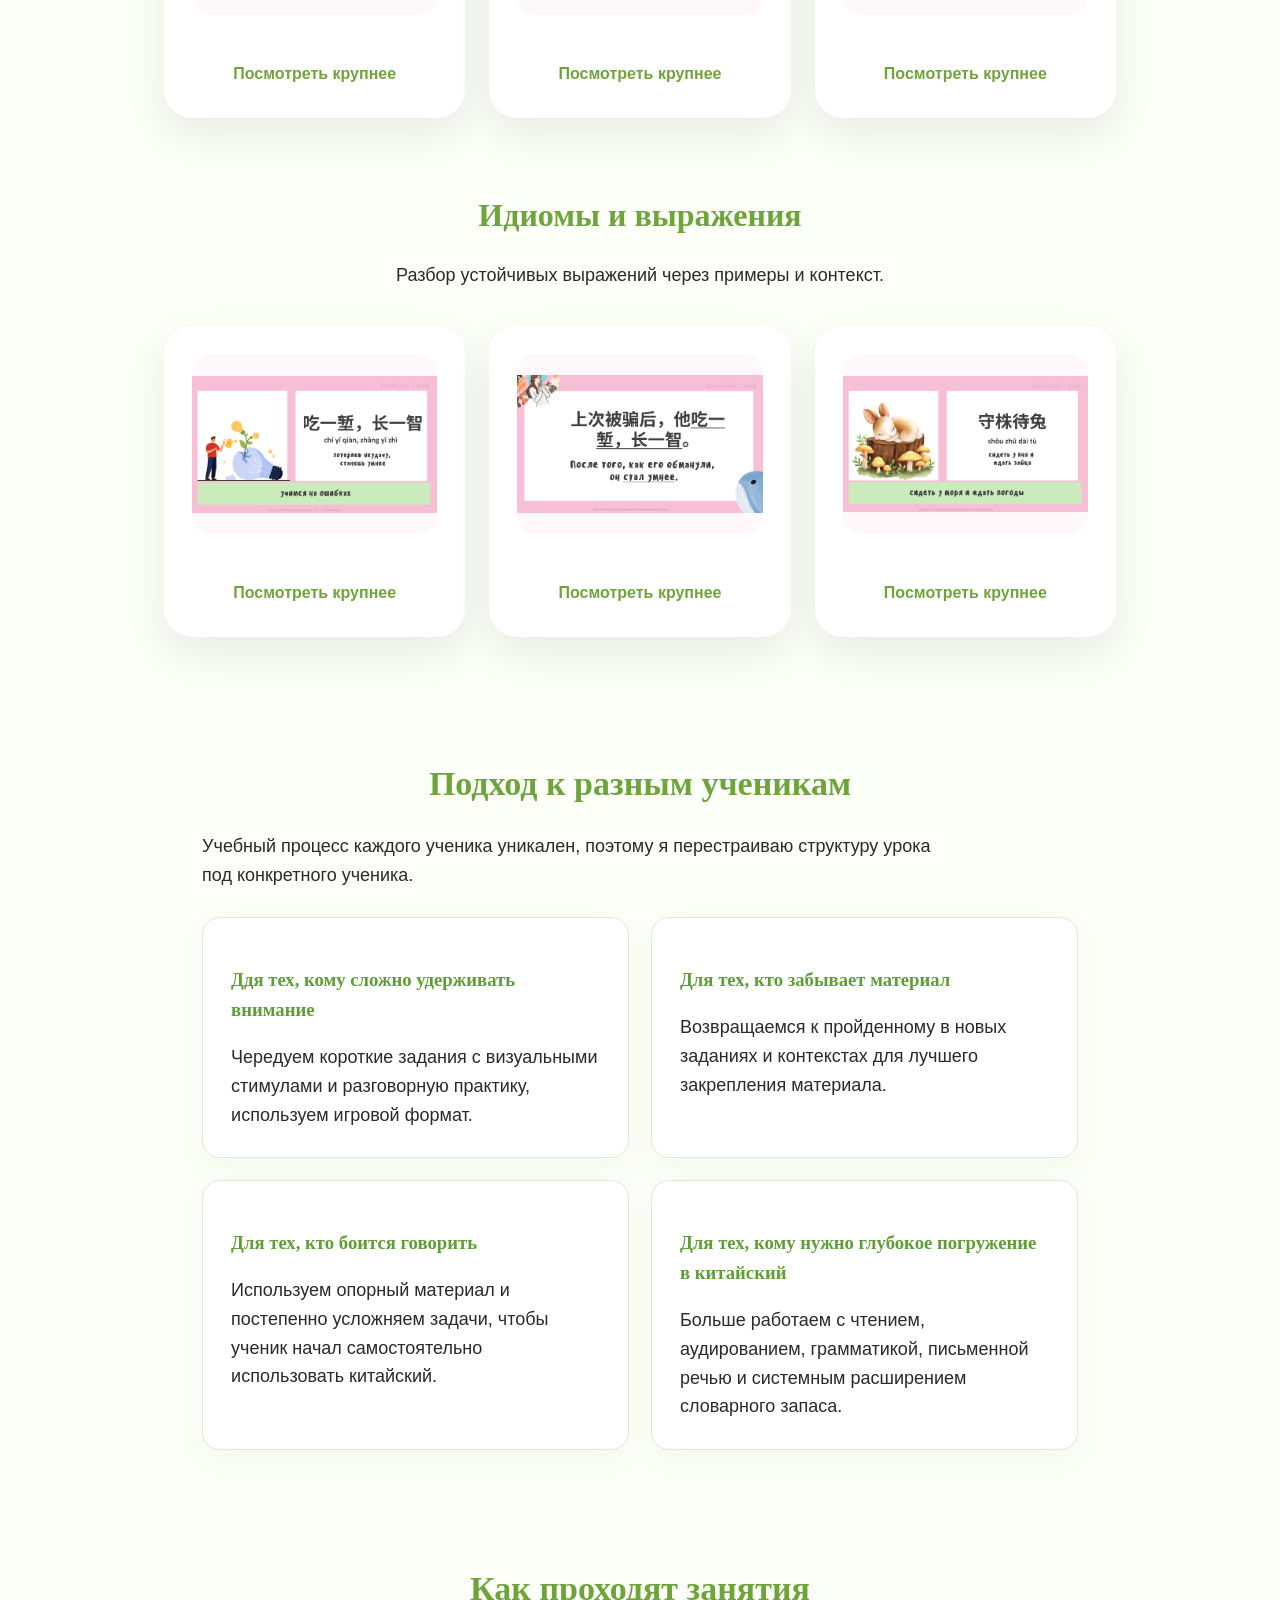
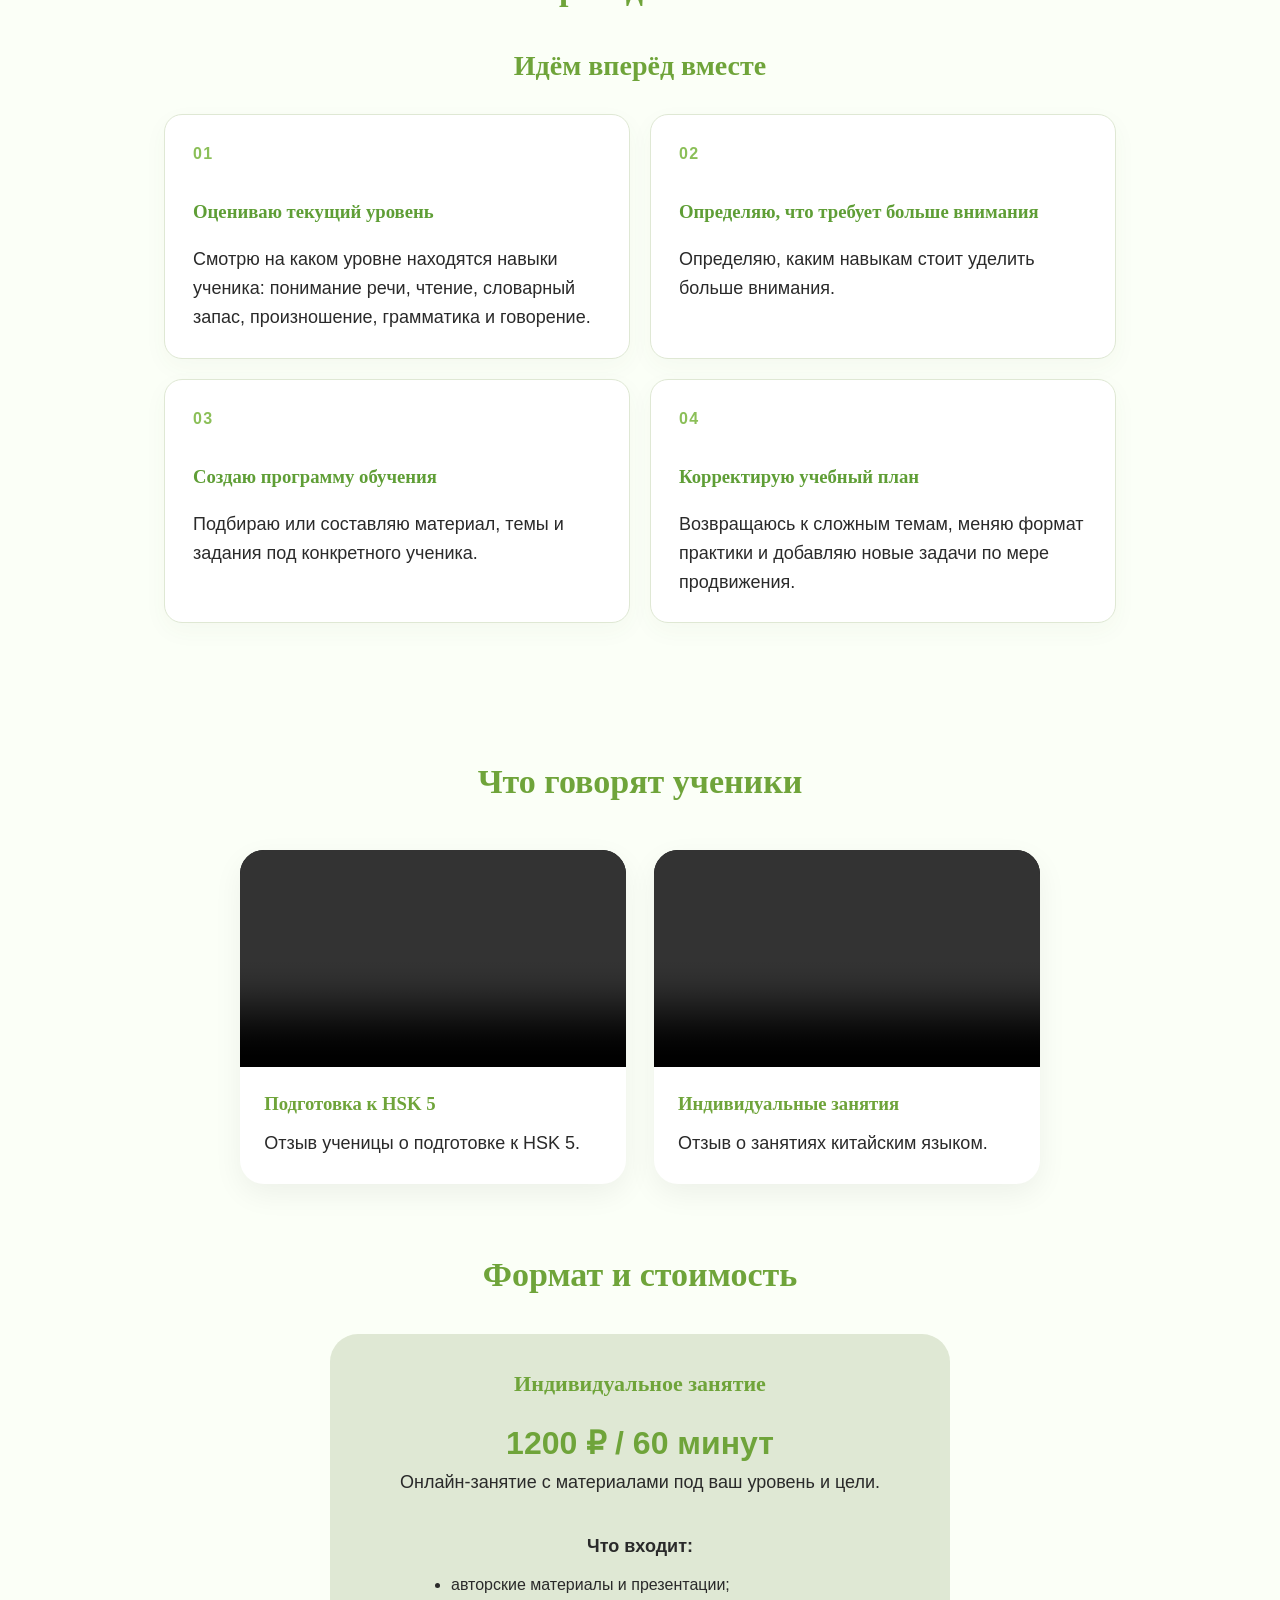
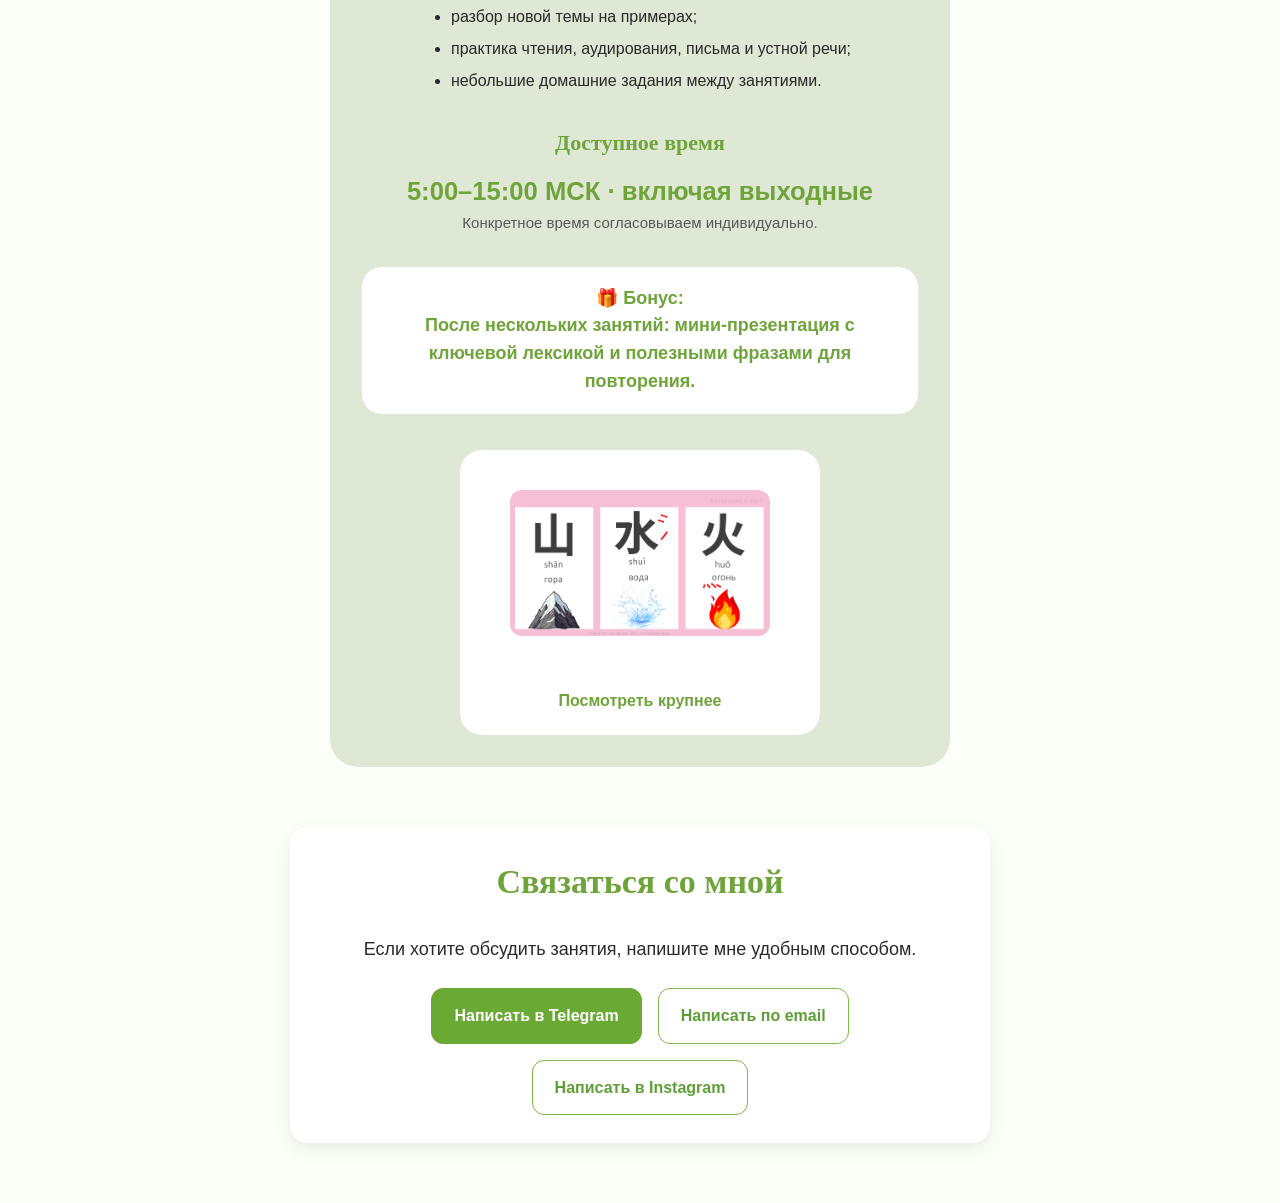
==== commit 75b85ddf: "Update Chinese teacher bio" ====
--- a/index.html
+++ b/index.html
@@ -54,7 +54,7 @@
       <p>Составляю индивидуальный учебный план для подготовки к HSK.</p>
 
       <p class="about-language-practice">
-        Регулярно общаюсь с носителями китайского и продолжаю заниматься языком, чтобы поддерживать живую речь и современную лексику.
+        Продолжаю регулярно заниматься китайским языком и обновлять материалы, чтобы использовать на занятиях современную лексику и живые примеры.
       </p>
 
       <p>На занятиях мы обычно:</p>
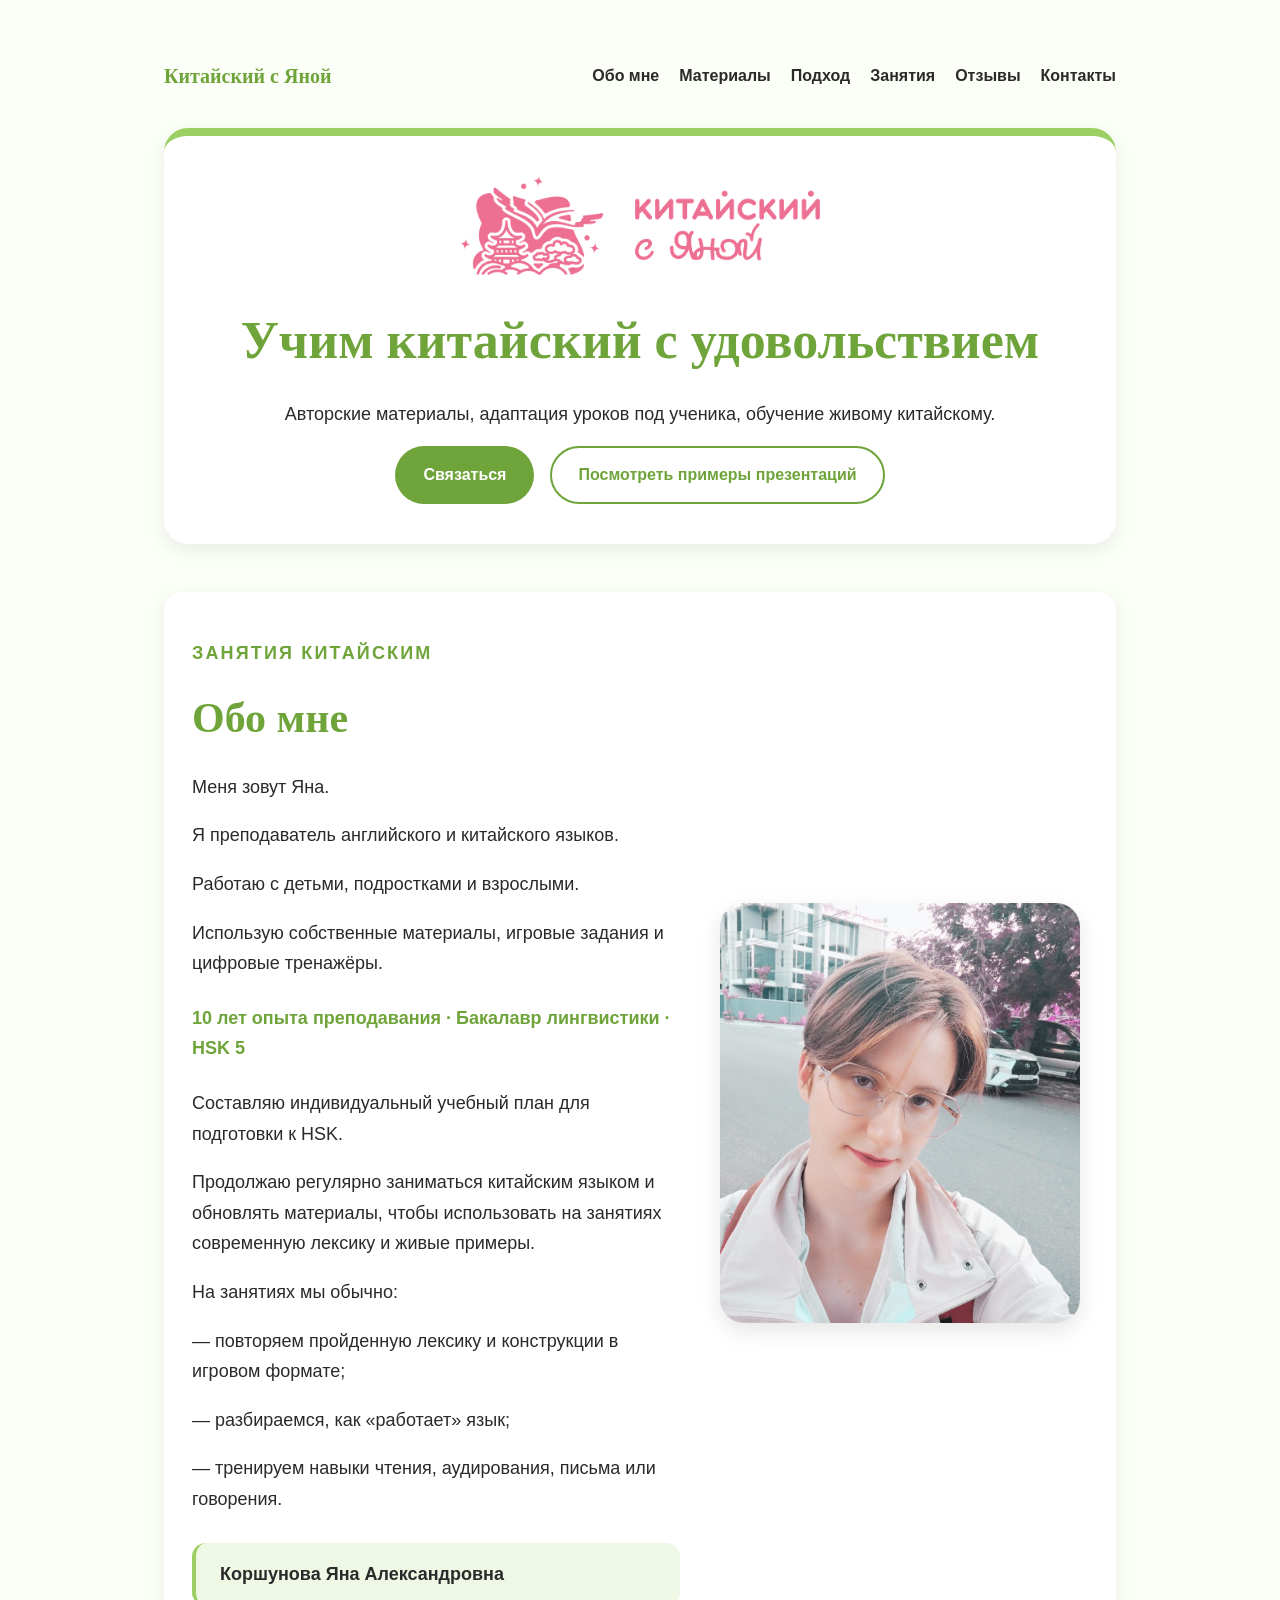
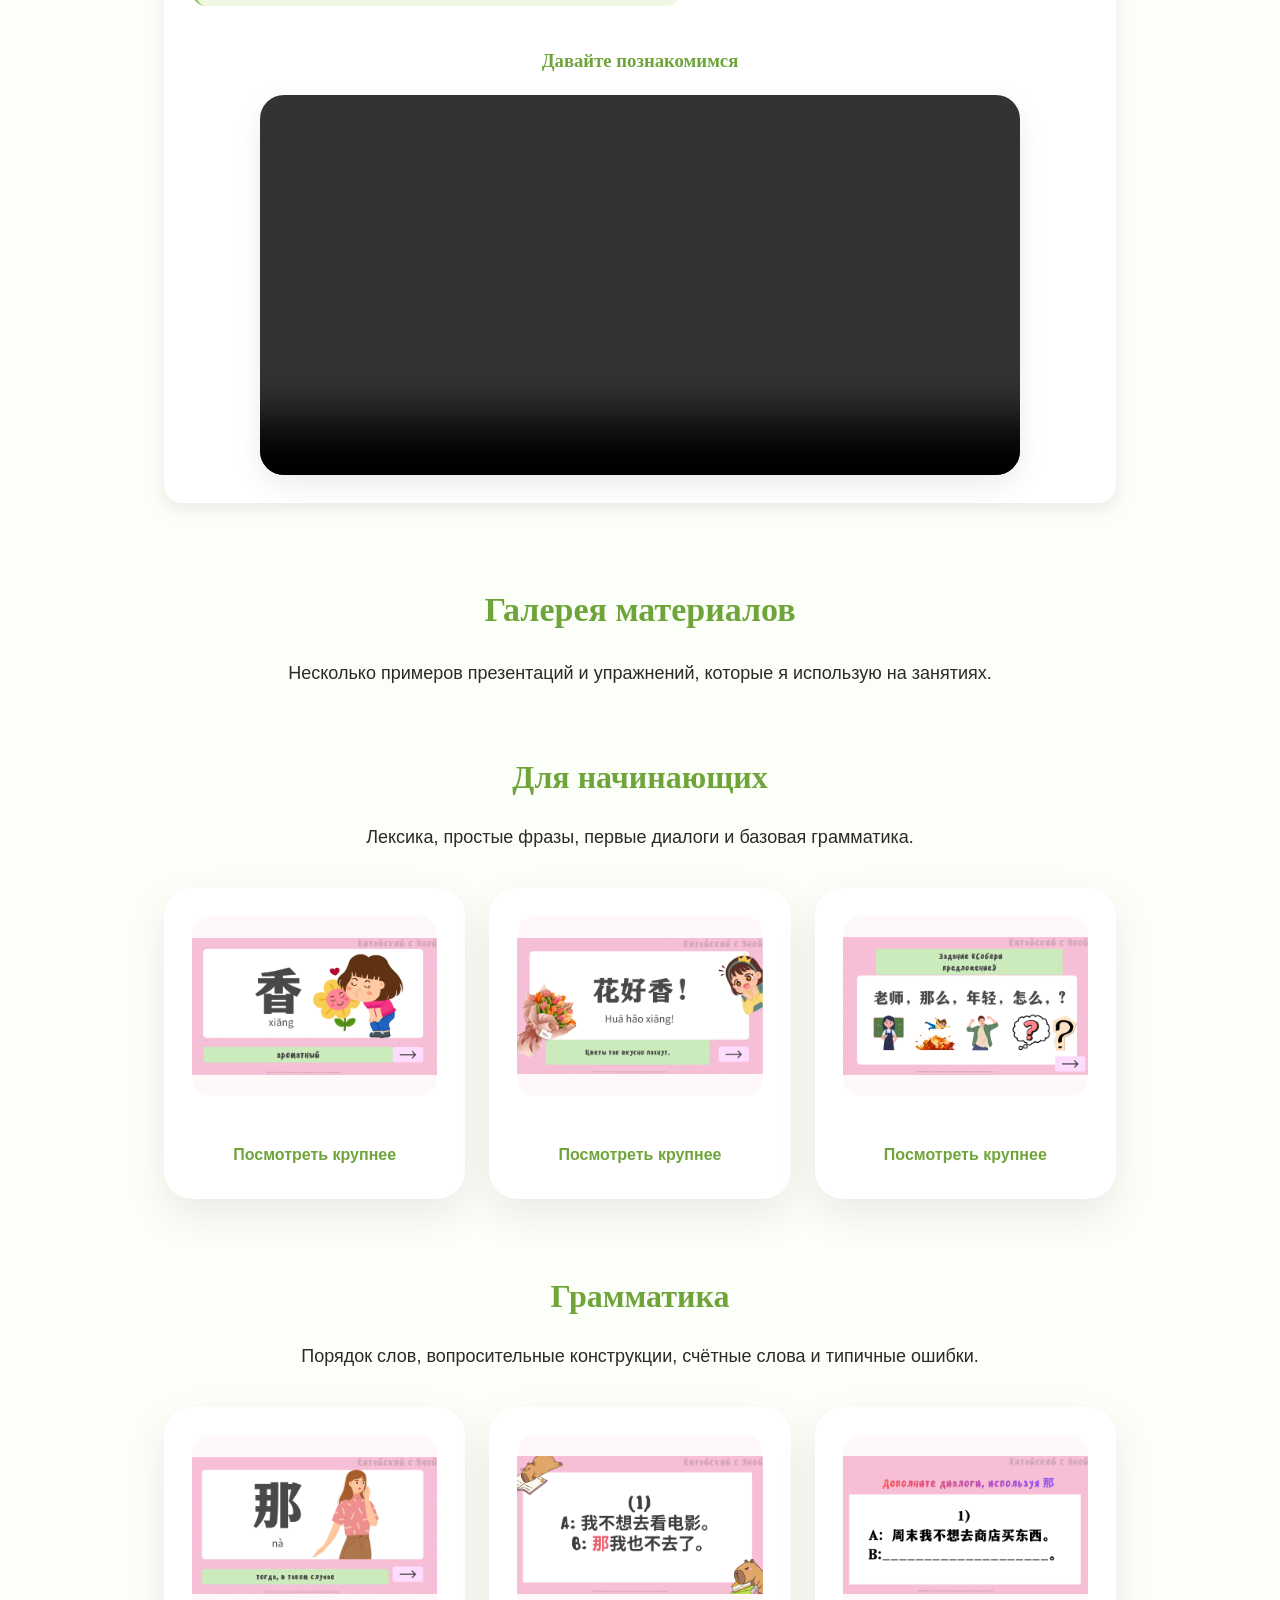
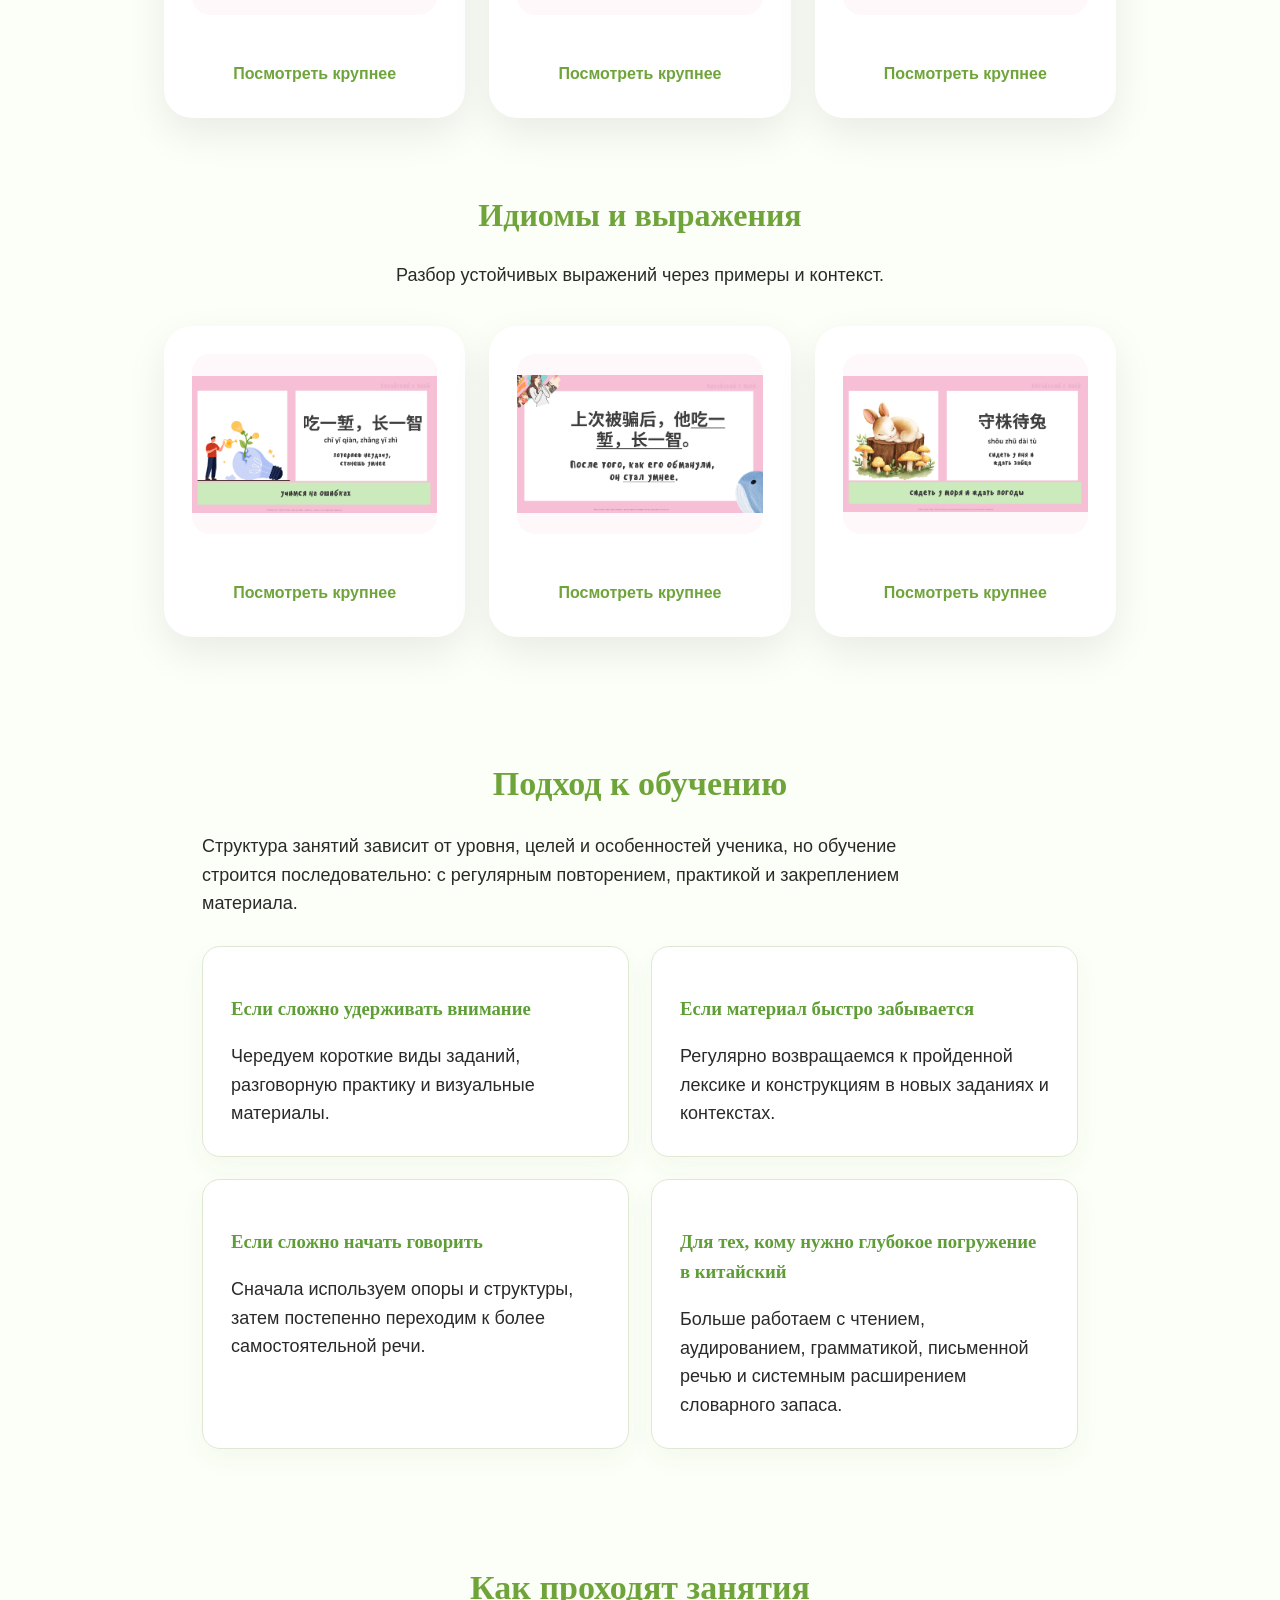
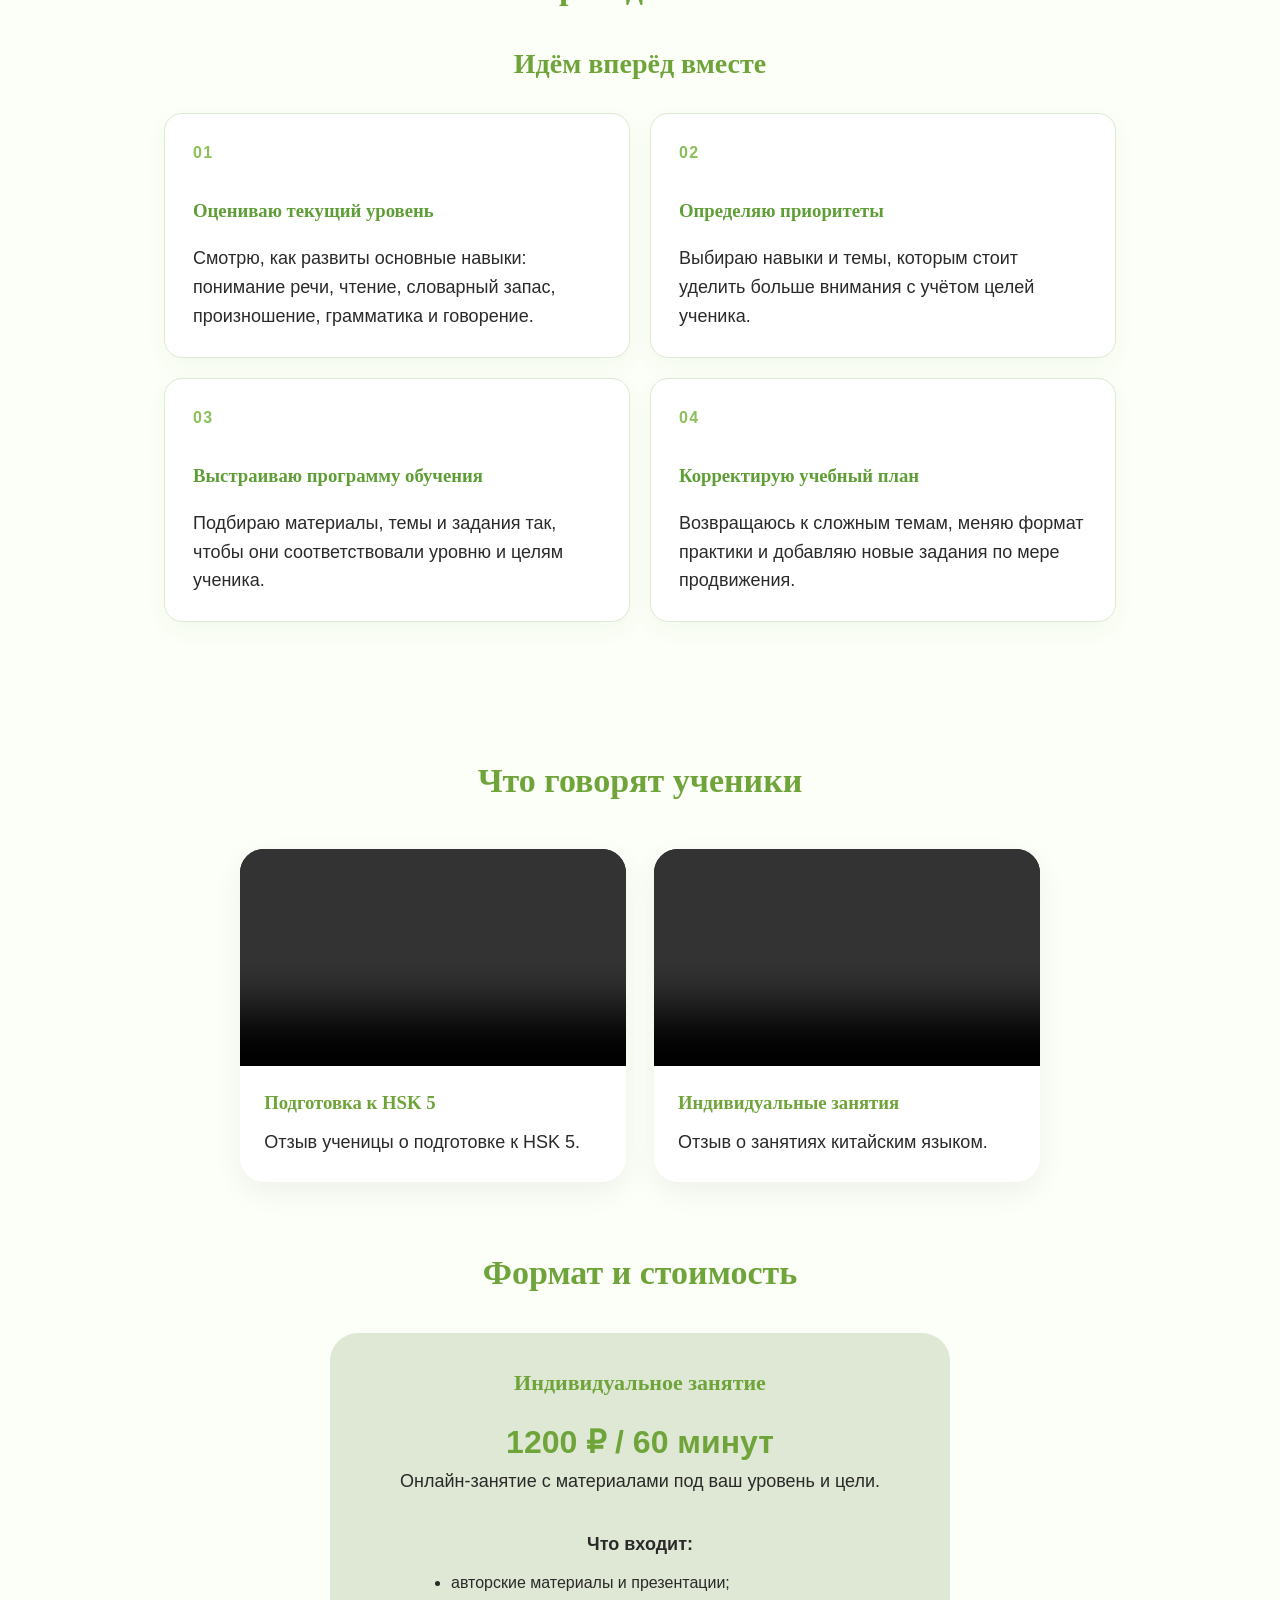
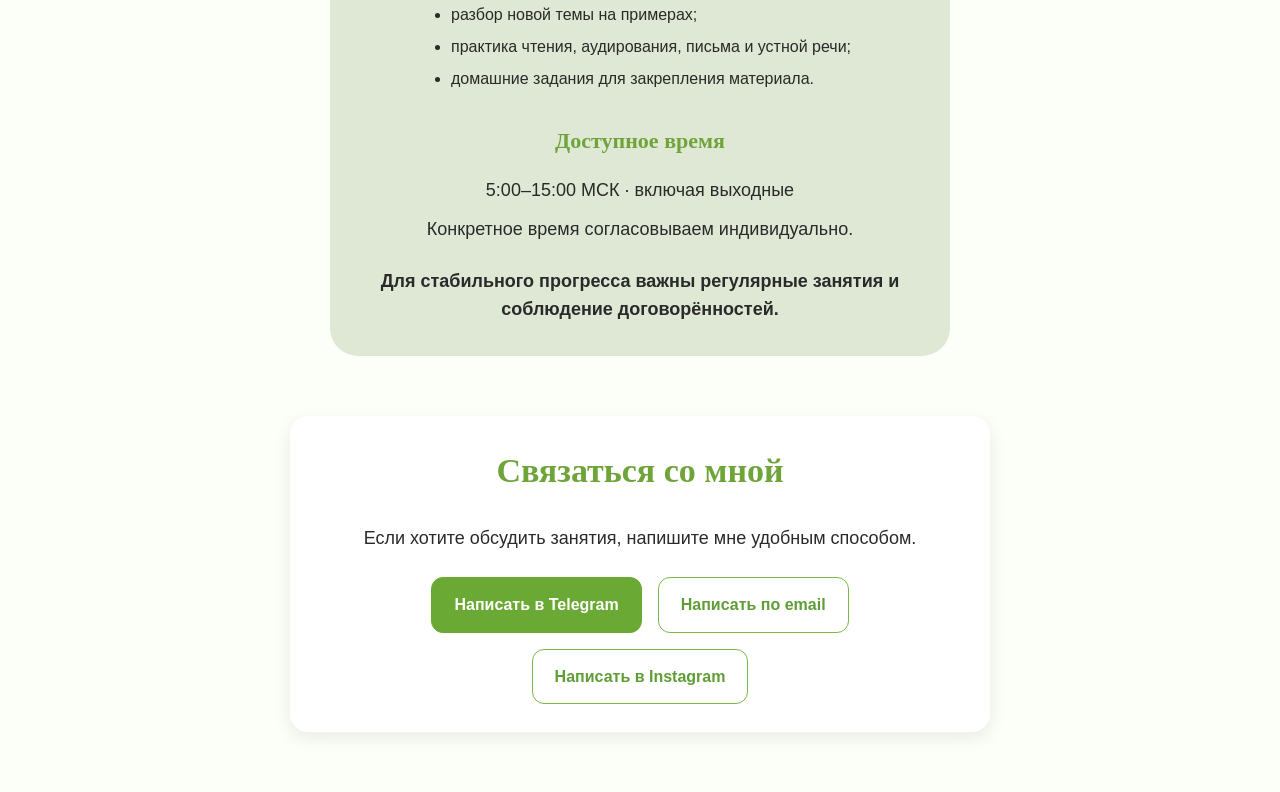
==== commit 5b570450: "Update Chinese lesson page" ====
--- a/index.html
+++ b/index.html
@@ -207,36 +207,32 @@
 
 <section id="approach" class="approach">
 
-  <h2>Подход к разным ученикам</h2>
+  <h2>Подход к обучению</h2>
 
   <p class="section-text">
-    Учебный процесс каждого ученика уникален, поэтому 
-    я перестраиваю структуру урока под конкретного ученика.
+    Структура занятий зависит от уровня, целей и особенностей ученика, но обучение строится последовательно: с регулярным повторением, практикой и закреплением материала.
   </p>
 
   <div class="approach-grid">
 
     <article class="approach-card">
-      <h3>Ддя тех, кому сложно удерживать внимание</h3>
-      <p>
-        Чередуем короткие задания с визуальными стимулами 
-        и разговорную практику, используем игровой формат.
+      <h3>Если сложно удерживать внимание</h3>
+      <p>
+        Чередуем короткие виды заданий, разговорную практику и визуальные материалы.
       </p>
     </article>
 
     <article class="approach-card">
-      <h3>Для тех, кто забывает материал</h3>
-      <p>
-        Возвращаемся к пройденному в новых заданиях
-        и контекстах для лучшего закрепления материала.
+      <h3>Если материал быстро забывается</h3>
+      <p>
+        Регулярно возвращаемся к пройденной лексике и конструкциям в новых заданиях и контекстах.
       </p>
     </article>
 
     <article class="approach-card">
-      <h3>Для тех, кто боится говорить</h3>
-      <p>
-        Используем опорный материал и постепенно усложняем задачи,
-        чтобы ученик начал самостоятельно использовать китайский.
+      <h3>Если сложно начать говорить</h3>
+      <p>
+        Сначала используем опоры и структуры, затем постепенно переходим к более самостоятельной речи.
       </p>
     </article>
 
@@ -270,25 +266,24 @@
       <span class="step-number">01</span>
       <h3>Оцениваю текущий уровень</h3>
       <p>
-        Смотрю на каком уровне находятся навыки ученика: понимание речи, 
-        чтение, словарный запас, произношение, грамматика и говорение.
+        Смотрю, как развиты основные навыки: понимание речи, чтение, словарный запас, 
+        произношение, грамматика и говорение.
       </p>
     </article>
 
     <article class="process-step">
       <span class="step-number">02</span>
-      <h3>Определяю, что требует больше внимания</h3>
-      <p>
-        Определяю, каким навыкам стоит уделить больше внимания.
+      <h3>Определяю приоритеты</h3>
+      <p>
+        Выбираю навыки и темы, которым стоит уделить больше внимания с учётом целей ученика.
       </p>
     </article>
 
     <article class="process-step">
       <span class="step-number">03</span>
-      <h3>Создаю программу обучения</h3>
-      <p>
-        Подбираю или составляю материал, темы и задания
-        под конкретного ученика.
+      <h3>Выстраиваю программу обучения</h3>
+      <p>
+        Подбираю материалы, темы и задания так, чтобы они соответствовали уровню и целям ученика.
       </p>
     </article>
 
@@ -296,8 +291,7 @@
       <span class="step-number">04</span>
       <h3>Корректирую учебный план</h3>
       <p>
-        Возвращаюсь к сложным темам, меняю формат практики
-        и добавляю новые задачи по мере продвижения.
+        Возвращаюсь к сложным темам, меняю формат практики и добавляю новые задания по мере продвижения.
       </p>
     </article>
 
@@ -351,30 +345,26 @@
       <li>авторские материалы и презентации;</li>
       <li>разбор новой темы на примерах;</li>
       <li>практика чтения, аудирования, письма и устной речи;</li>
-      <li>небольшие домашние задания между занятиями.</li>
+      <li>домашние задания для закрепления материала.</li>
     </ul>
   </div>
 
-  <div class="time-block">
-    <h3>Доступное время</h3>
-    <p class="time-main">5:00–15:00 МСК · включая выходные</p>
-    <p class="time-note">Конкретное время согласовываем индивидуально.</p>
-  </div>
-
-  <div class="price-bonus">
-    <p>🎁 <strong>Бонус:</strong><br>
-    После нескольких занятий: мини-презентация с ключевой лексикой и полезными фразами для повторения.</p>
-  </div>
-
-  <div class="bonus-preview">
-      <a href="images/keys_preview.png" class="price-link gallery-link">
-        <img src="images/keys_preview.png" alt="Пример мини-презентации с ключами">
-      </a>
-
-      <a href="images/keys_preview.png" class="view-image-btn gallery-link">
-        Посмотреть крупнее
-      </a>
-    </div>
+  <h3 class="availability-title">Доступное время</h3>
+
+  <p class="availability-hours">
+    5:00–15:00 МСК · включая выходные
+  </p>
+
+  <div class="availability-footer">
+    <p class="availability-note">
+      Конкретное время согласовываем индивидуально.
+    </p>
+
+    <p class="lesson-rule">
+      Для стабильного прогресса важны регулярные занятия и соблюдение договорённостей.
+    </p>
+  </div>
+
 </div>
 </section>
 
--- a/iana_chinese_style.css
+++ b/iana_chinese_style.css
@@ -696,4 +696,21 @@
   .testimonials-grid {
     grid-template-columns: 1fr;
   }
+}
+
+.availability-footer {
+  display: flex;
+  flex-direction: column;
+  gap: 24px;
+  margin-top: 12px;
+}
+
+.availability-note,
+.lesson-rule {
+  margin: 0;
+}
+
+.lesson-rule {
+  font-weight: 600;
+  line-height: 1.5;
 }
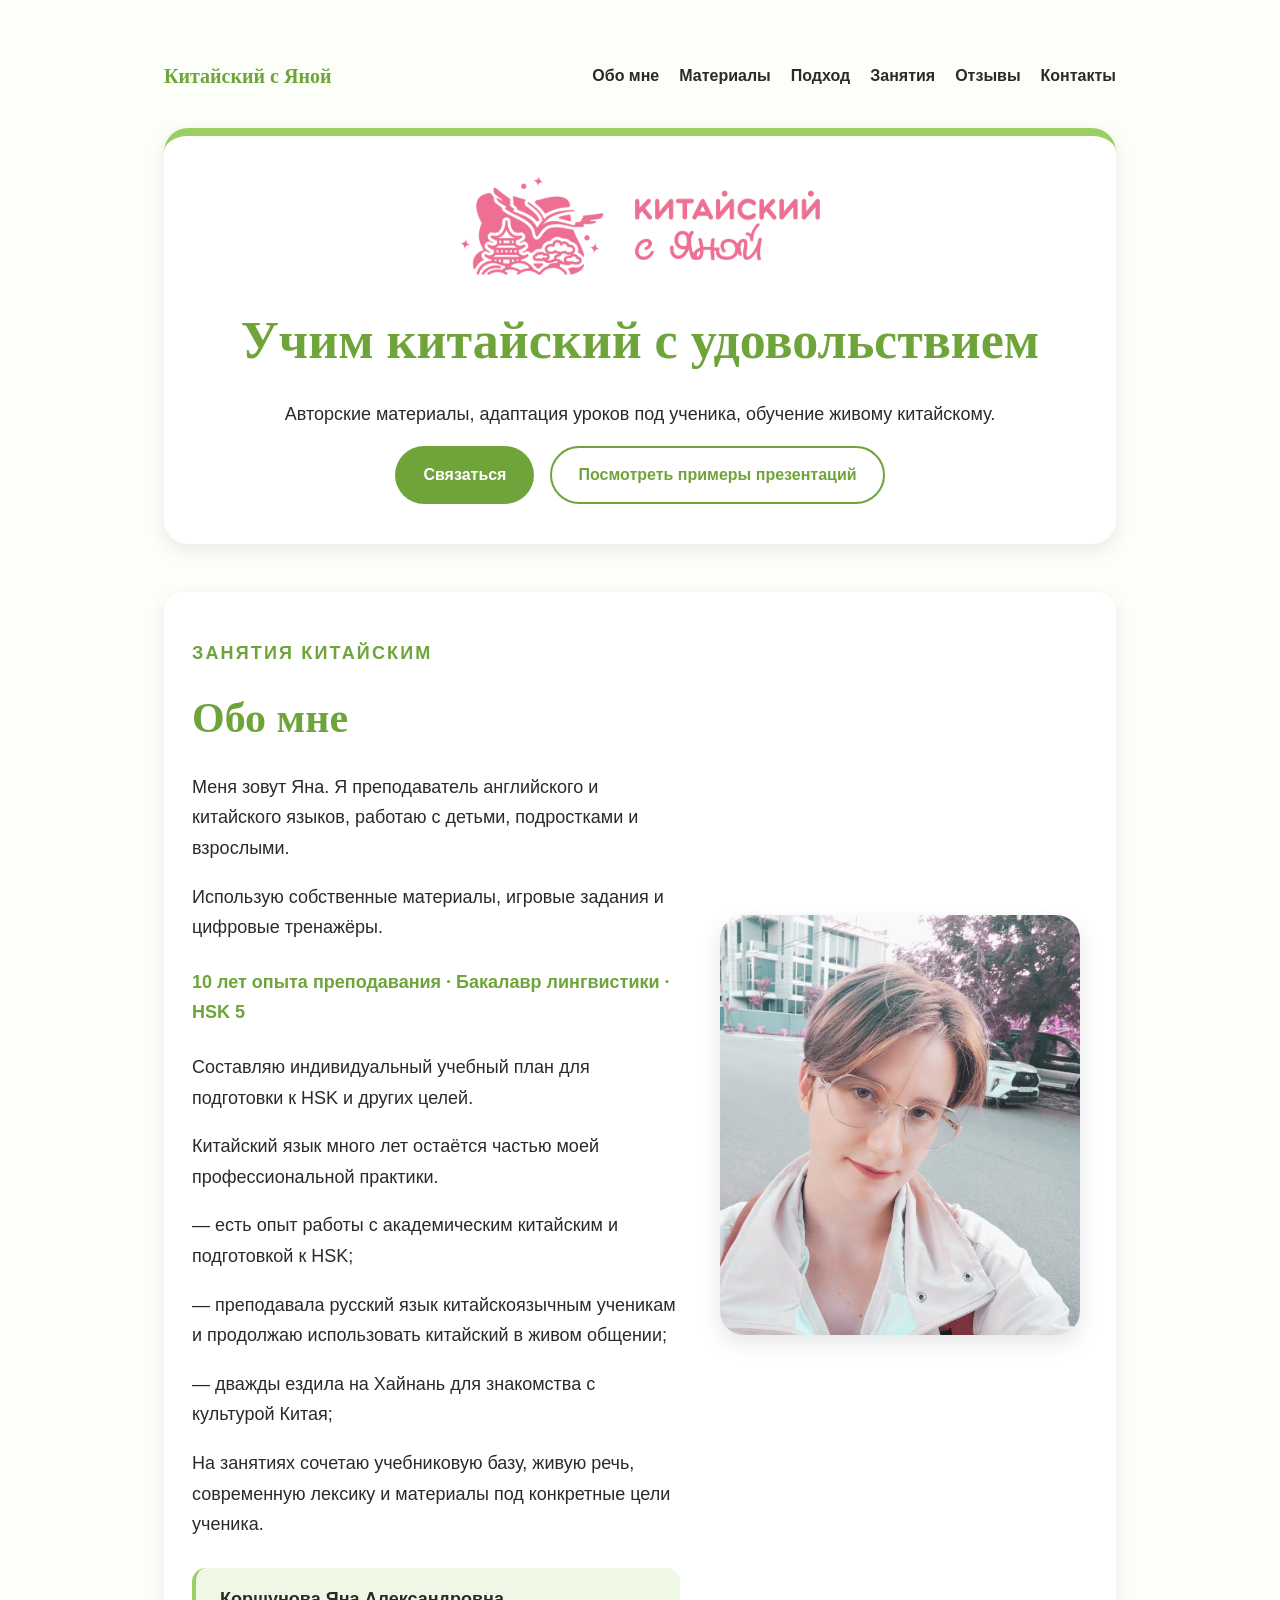
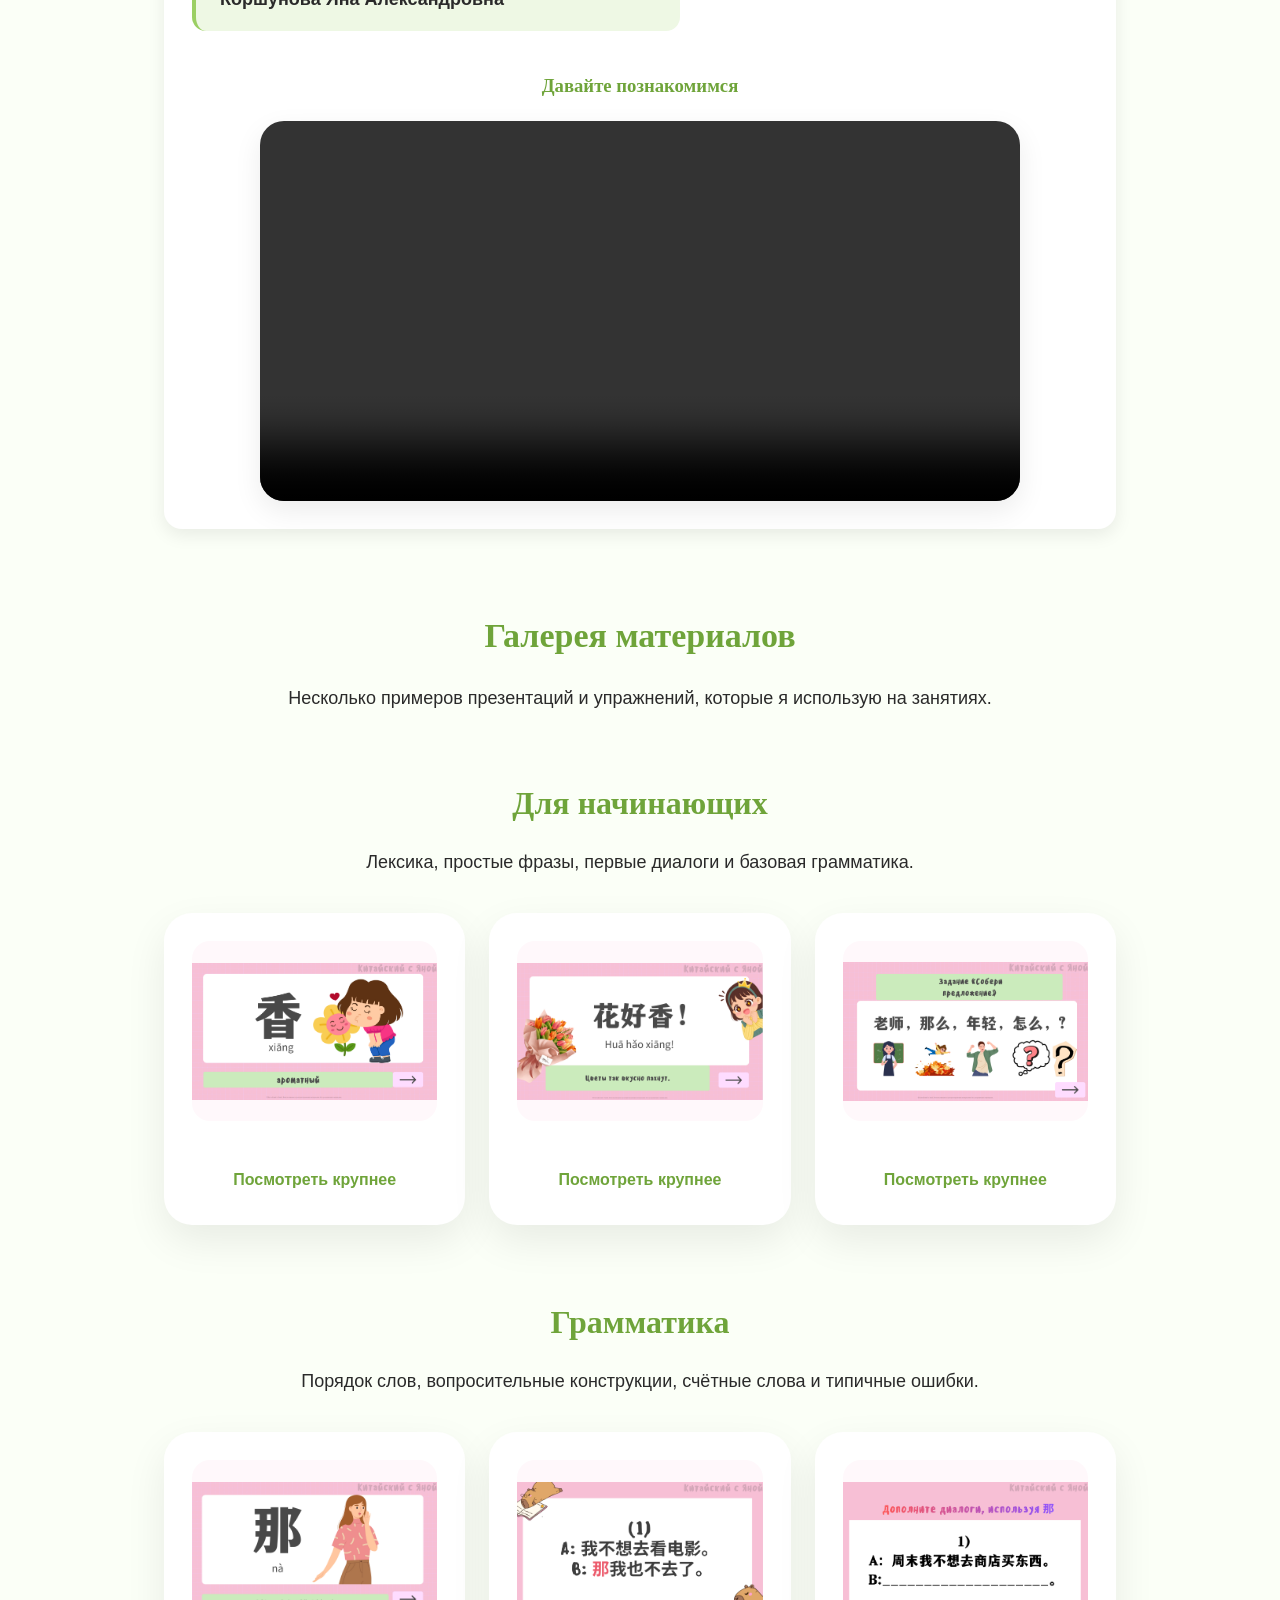
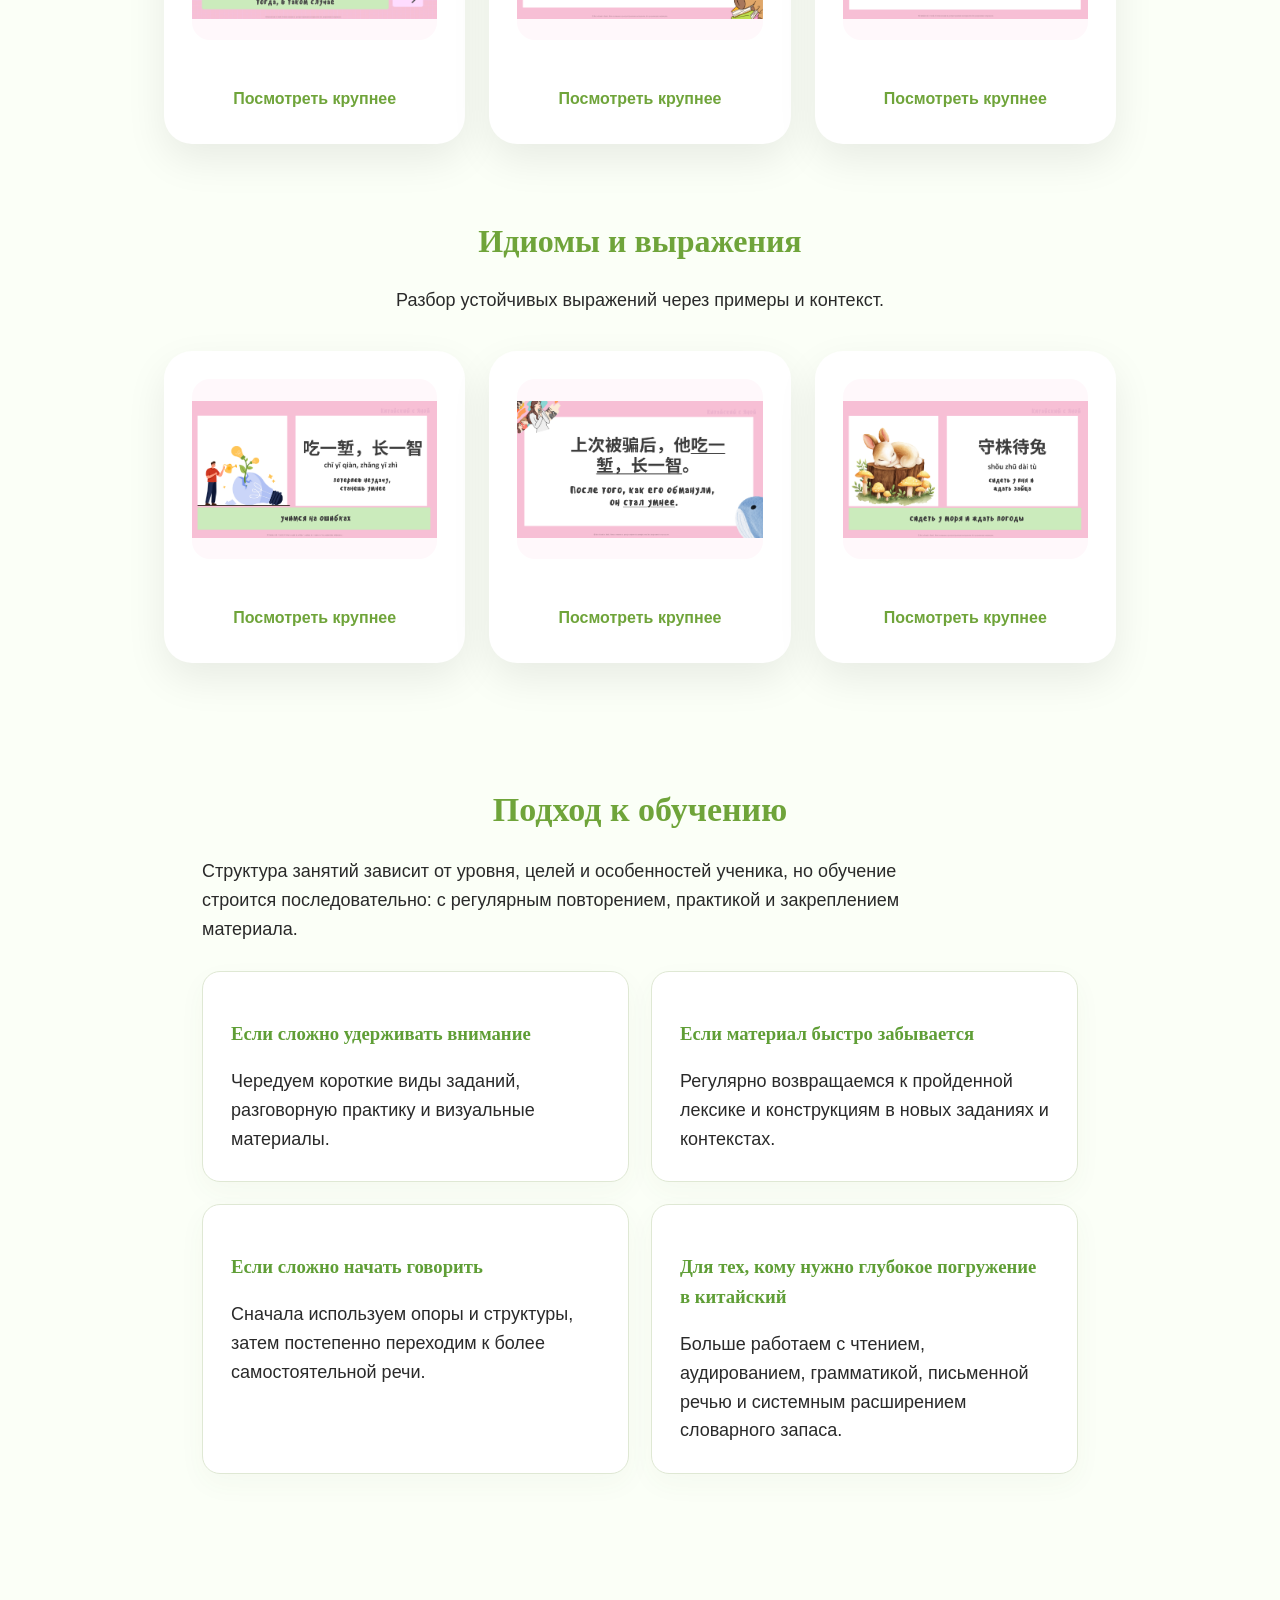
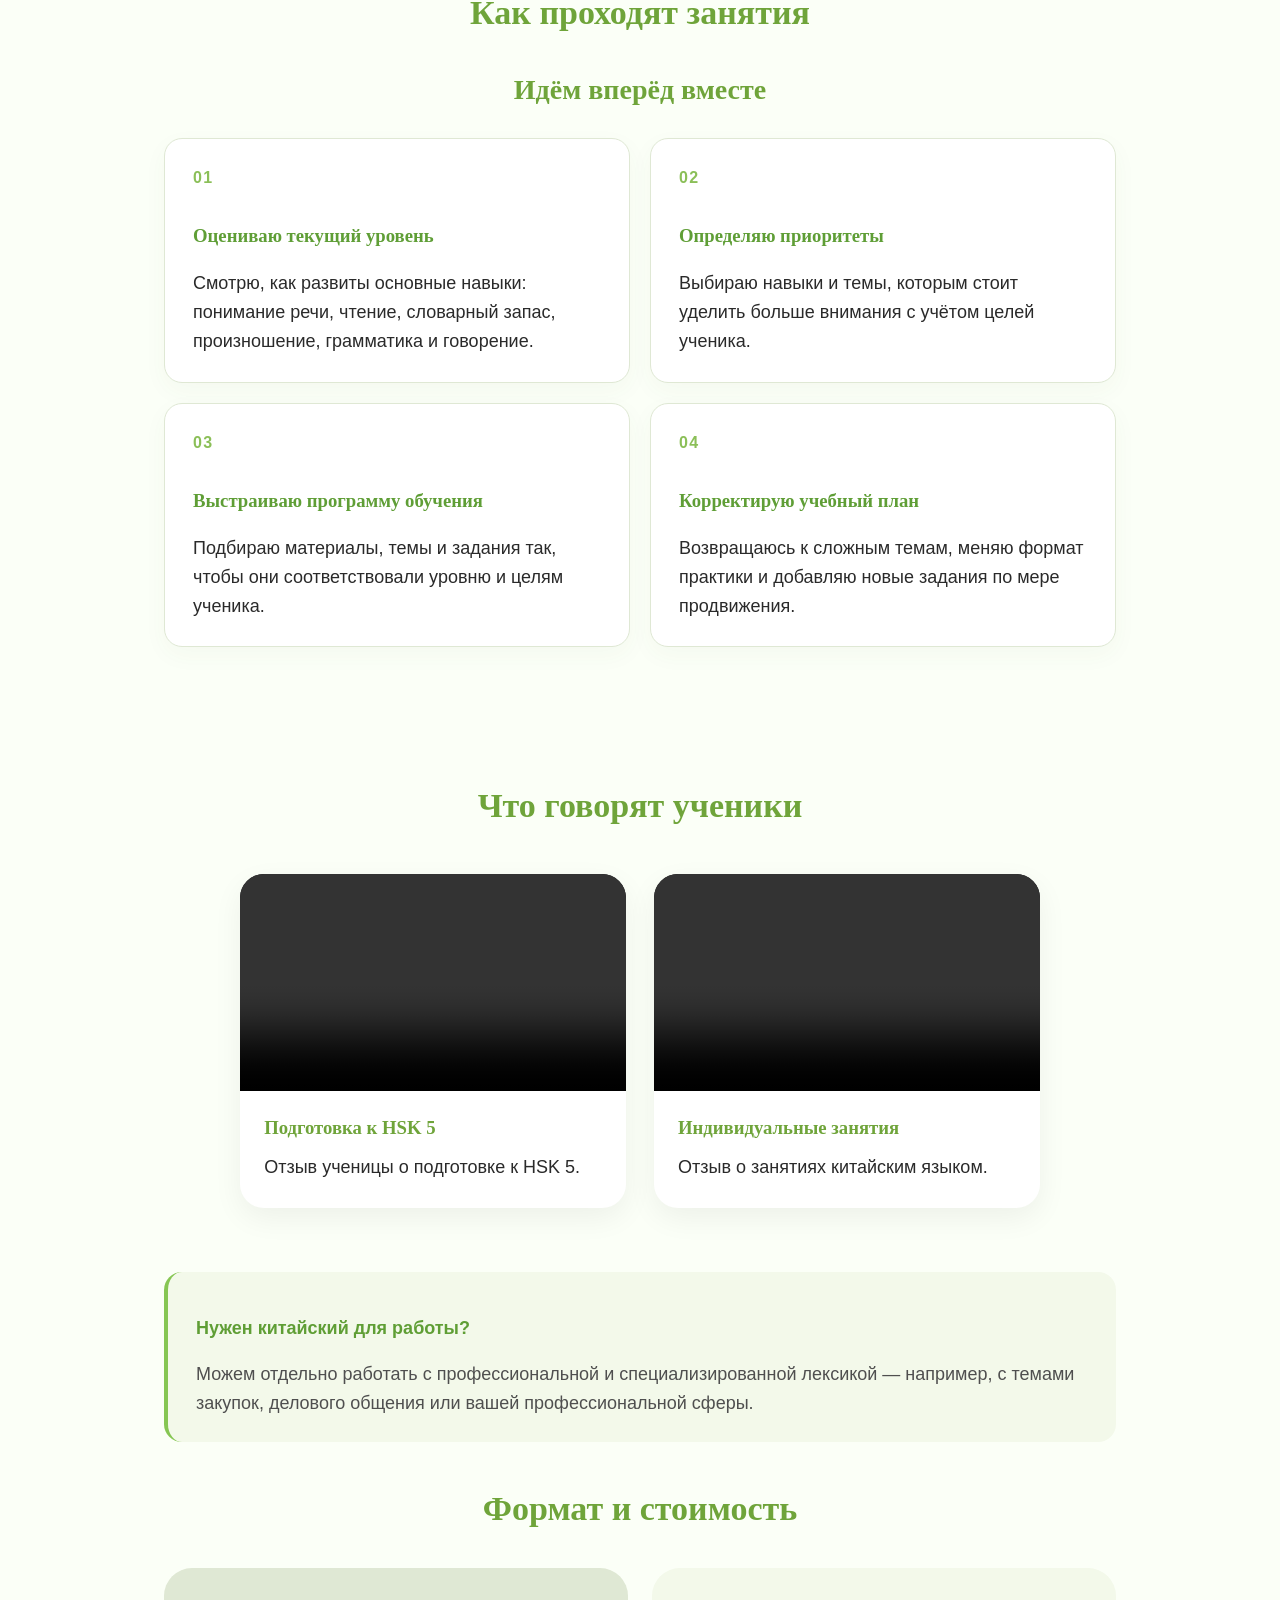
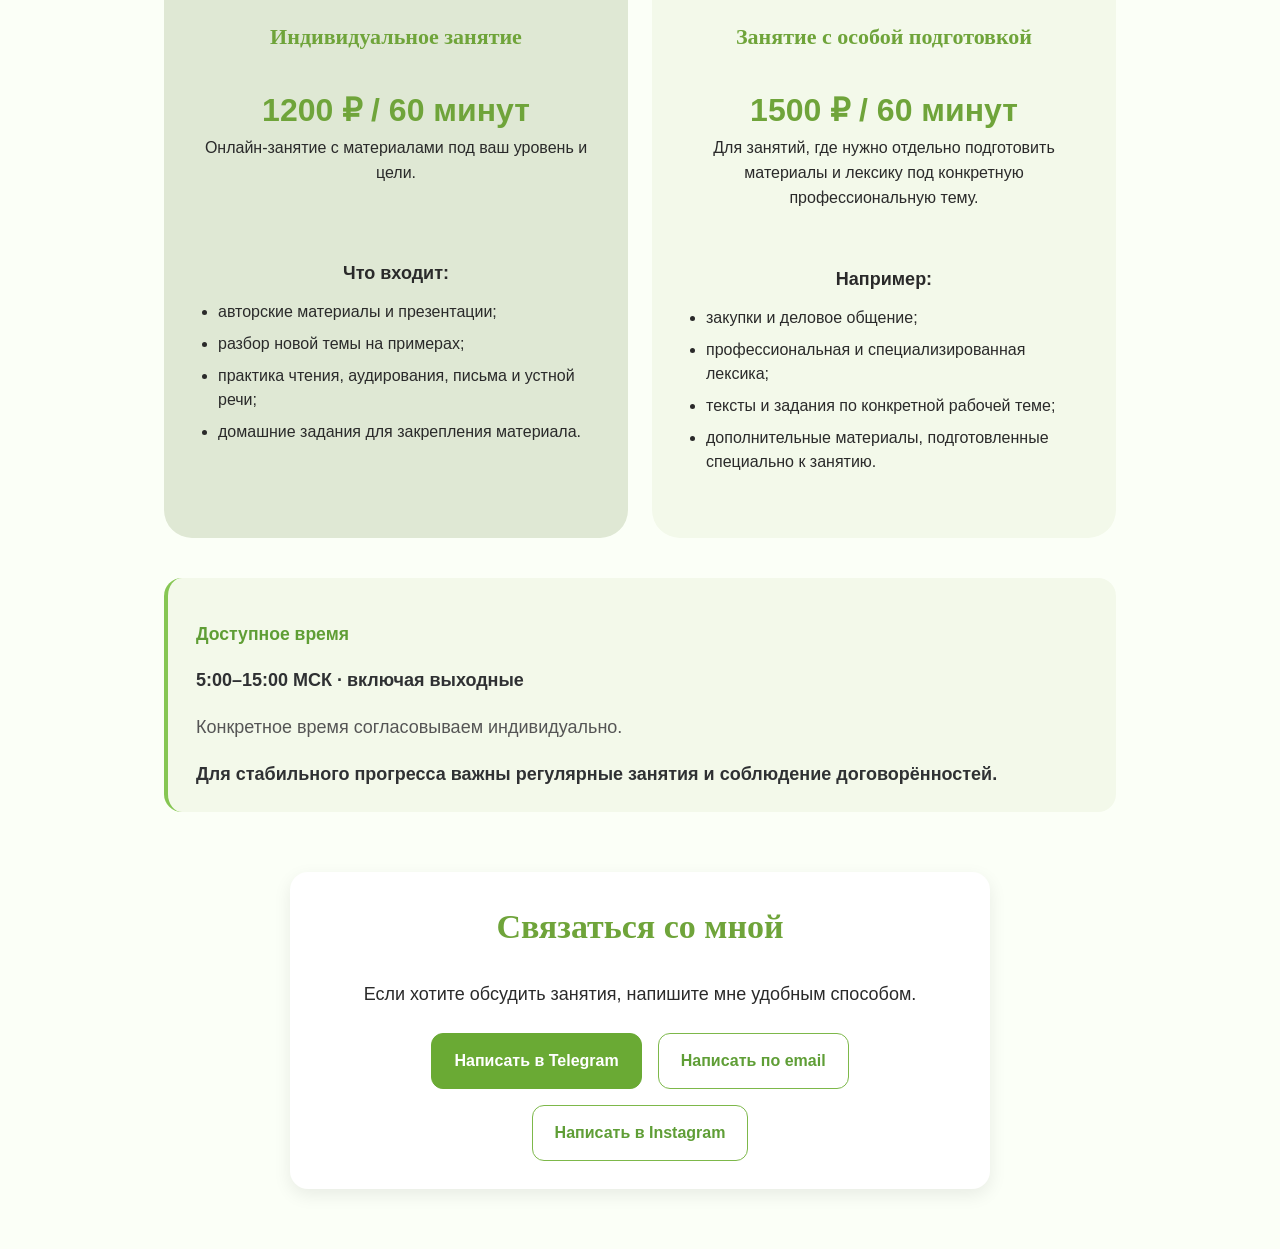
==== commit dfc07509: "Update Chinese tutor site content and pricing" ====
--- a/index.html
+++ b/index.html
@@ -42,25 +42,24 @@
 
       <h2>Обо мне</h2>
 
-      <p>Меня зовут Яна.</p>
-      <p>Я преподаватель английского и китайского языков.</p>
-      <p>Работаю с детьми, подростками и взрослыми.</p>
+      <p>Меня зовут Яна. Я преподаватель английского и китайского языков, работаю с детьми, подростками и взрослыми.</p>
       <p>Использую собственные материалы, игровые задания и цифровые тренажёры.</p>
 
       <p class="about-credentials">
         10 лет опыта преподавания · Бакалавр лингвистики · HSK 5
       </p>
 
-      <p>Составляю индивидуальный учебный план для подготовки к HSK.</p>
+      <p>Составляю индивидуальный учебный план для подготовки к HSK и других целей.</p>
 
       <p class="about-language-practice">
-        Продолжаю регулярно заниматься китайским языком и обновлять материалы, чтобы использовать на занятиях современную лексику и живые примеры.
-      </p>
-
-      <p>На занятиях мы обычно:</p>
-      <p>— повторяем пройденную лексику и конструкции в игровом формате;</p>
-      <p>— разбираемся, как «работает» язык;</p>
-      <p>— тренируем навыки чтения, аудирования, письма или говорения.</p>
+        <p>Китайский язык много лет остаётся частью моей профессиональной практики.</p>
+        <p>— есть опыт работы с академическим китайским и подготовкой к HSK;</p>
+        <p>— преподавала русский язык китайскоязычным ученикам и продолжаю использовать китайский в живом общении;</p>
+        <p>— дважды ездила на Хайнань для знакомства с культурой Китая;</p>
+
+        <p>На занятиях сочетаю учебниковую базу, живую речь, современную лексику и материалы под конкретные цели ученика.</p>
+        
+      </p>
 
       <p class="teacher-name">Коршунова Яна Александровна</p>
     </div>
@@ -329,44 +328,90 @@
     </div>
   </section>
 
-  <h2 class="price-heading">Формат и стоимость</h2>
-
-  <div class="price-card">
-    <h3>Индивидуальное занятие</h3>
-    <p class="price">1200 ₽ / 60 минут</p>
-
-    <p class="price-intro">
-      Онлайн-занятие с материалами под ваш уровень и цели.
+  <div class="special-topic-note">
+    <div>
+      <p class="special-topic-title">
+        Нужен китайский для работы?
+      </p>
+
+      <p class="special-topic-text">
+        Можем отдельно работать с профессиональной и специализированной
+        лексикой — например, с темами закупок, делового общения
+        или вашей профессиональной сферы.
+      </p>
+    </div>
+  </div>
+
+  <section class="pricing">
+  <div class="section-inner">
+
+    <h2 class="price-heading">Формат и стоимость</h2>
+
+    <div class="pricing-grid">
+
+      <div class="price-card">
+        <h3>Индивидуальное занятие</h3>
+        <p class="price">1200 ₽ / 60 минут</p>
+
+        <p class="price-intro">
+          Онлайн-занятие с материалами под ваш уровень и цели.
+        </p>
+
+        <div class="price-features">
+          <p class="features-title">Что входит:</p>
+
+          <ul>
+            <li>авторские материалы и презентации;</li>
+            <li>разбор новой темы на примерах;</li>
+            <li>практика чтения, аудирования, письма и устной речи;</li>
+            <li>домашние задания для закрепления материала.</li>
+          </ul>
+        </div>
+      </div>
+
+      <div class="price-card price-card-special">
+        <h3>Занятие с особой подготовкой</h3>
+        <p class="price">1500 ₽ / 60 минут</p>
+
+        <p class="price-intro">
+          Для занятий, где нужно отдельно подготовить материалы и лексику под конкретную профессиональную тему.
+        </p>
+
+        <div class="price-features">
+          <p class="features-title">Например:</p>
+
+          <ul>
+            <li>закупки и деловое общение;</li>
+            <li>профессиональная и специализированная лексика;</li>
+            <li>тексты и задания по конкретной рабочей теме;</li>
+            <li>дополнительные материалы, подготовленные специально к занятию.</li>
+          </ul>
+        </div>
+      </div>
+
+    </div>
+
+  </div>
+</section>
+
+  <div class="availability-note">
+  <div class="availability-note-content">
+    <p class="availability-title">Доступное время</p>
+
+    <p class="availability-time">
+      5:00–15:00 МСК · включая выходные
     </p>
 
-  <div class="price-features">
-    <p class="features-title">Что входит:</p>
-    <ul>
-      <li>авторские материалы и презентации;</li>
-      <li>разбор новой темы на примерах;</li>
-      <li>практика чтения, аудирования, письма и устной речи;</li>
-      <li>домашние задания для закрепления материала.</li>
-    </ul>
-  </div>
-
-  <h3 class="availability-title">Доступное время</h3>
-
-  <p class="availability-hours">
-    5:00–15:00 МСК · включая выходные
-  </p>
-
-  <div class="availability-footer">
-    <p class="availability-note">
+    <p class="availability-text">
       Конкретное время согласовываем индивидуально.
     </p>
 
-    <p class="lesson-rule">
-      Для стабильного прогресса важны регулярные занятия и соблюдение договорённостей.
+    <p class="availability-important">
+      Для стабильного прогресса важны регулярные занятия
+      и соблюдение договорённостей.
     </p>
   </div>
-
 </div>
-</section>
 
 <section id="contact" class="contact">
   <div class="contact-inner">
--- a/iana_chinese_style.css
+++ b/iana_chinese_style.css
@@ -387,18 +387,51 @@
   border-radius: 28px;
   text-align: center;
 }
-.price-card h3 { margin: 0 0 18px; font-size: 22px; }
+.price-card h3 {
+  display: flex;
+  align-items: center;
+  justify-content: center;
+  min-height: 72px;
+  margin: 0 0 12px;
+  font-size: 22px;
+}
+
 .price {
-  margin: 0 0 18px;
+  display: flex;
+  align-items: center;
+  justify-content: center;
+  min-height: 52px;
+  margin: 0 0 10px;
   color: var(--accent-dark);
   font-size: 2rem;
   font-weight: 700;
 }
-.price-card p { margin: 0; line-height: 1.55; text-align: center; }
-.price-intro { margin-bottom: 0; line-height: 1.5; }
+
+.price-card p {
+  margin: 0;
+  line-height: 1.55;
+  text-align: center;
+}
+
+.price-intro {
+  display: flex;
+  align-items: flex-start;
+  justify-content: center;
+  min-height: 96px;
+  margin-bottom: 22px;
+  font-size: 1rem;
+  line-height: 1.55;
+  font-weight: 400;
+  text-align: center;
+}
+
 .price-features {
-  margin-top: 36px;
+  margin-top: 28px;
   margin-bottom: 16px;
+}
+
+.price-card-special .price-features {
+  margin-top: 34px;
 }
 .features-title { margin: 0 0 14px; font-weight: 600; }
 .price-card ul {
@@ -698,19 +731,102 @@
   }
 }
 
-.availability-footer {
-  display: flex;
-  flex-direction: column;
+/* ===== CURRENT PRICING / AVAILABILITY ADDITIONS ===== */
+.pricing-grid {
+  display: grid;
+  grid-template-columns: repeat(2, minmax(0, 1fr));
   gap: 24px;
-  margin-top: 12px;
-}
-
-.availability-note,
-.lesson-rule {
-  margin: 0;
-}
-
-.lesson-rule {
+}
+
+.price-card-special {
+  background: #f3f9ea;
+}
+
+.special-topic-note,
+.availability-note {
+  border-left: 4px solid #86c653;
+  border-radius: 18px;
+  background: #f3f9ea;
+}
+
+.special-topic-note {
+  width: min(1100px, 100%);
+  margin: 0 auto 40px;
+  padding: 24px 28px;
+}
+
+.special-topic-title,
+.availability-title {
+  margin-bottom: 8px;
+  font-weight: 700;
+  color: #5f9e35;
+}
+
+.special-topic-text {
+  margin-bottom: 0;
+  color: #4f4f4f;
+}
+
+.availability-note {
+  margin-top: 28px;
+  padding: 24px 28px;
+}
+
+.availability-title {
+  font-size: 1.1rem;
+}
+
+.availability-time {
+  margin-bottom: 8px;
   font-weight: 600;
-  line-height: 1.5;
-}+  color: #2f3133;
+}
+
+.availability-text {
+  margin-bottom: 12px;
+  color: #555;
+}
+
+.availability-important {
+  margin-bottom: 0;
+  font-weight: 600;
+  color: #2f3133;
+}
+
+@media (max-width: 760px) {
+  .pricing-grid {
+    grid-template-columns: 1fr;
+  }
+
+  .special-topic-note,
+  .availability-note {
+    padding: 20px;
+  }
+
+  .price-card {
+    padding: 24px 20px;
+  }
+
+  .price-card h3,
+  .price,
+  .price-intro {
+    min-height: auto;
+  }
+
+  .price-intro {
+    margin-bottom: 18px;
+    font-size: 0.98rem;
+    line-height: 1.55;
+  }
+
+  .price-features,
+  .price-card-special .price-features {
+    margin-top: 18px;
+  }
+
+  .hero h1 {
+    font-size: clamp(2.5rem, 12vw, 4rem);
+    line-height: 1.05;
+    overflow-wrap: anywhere;
+  }
+}
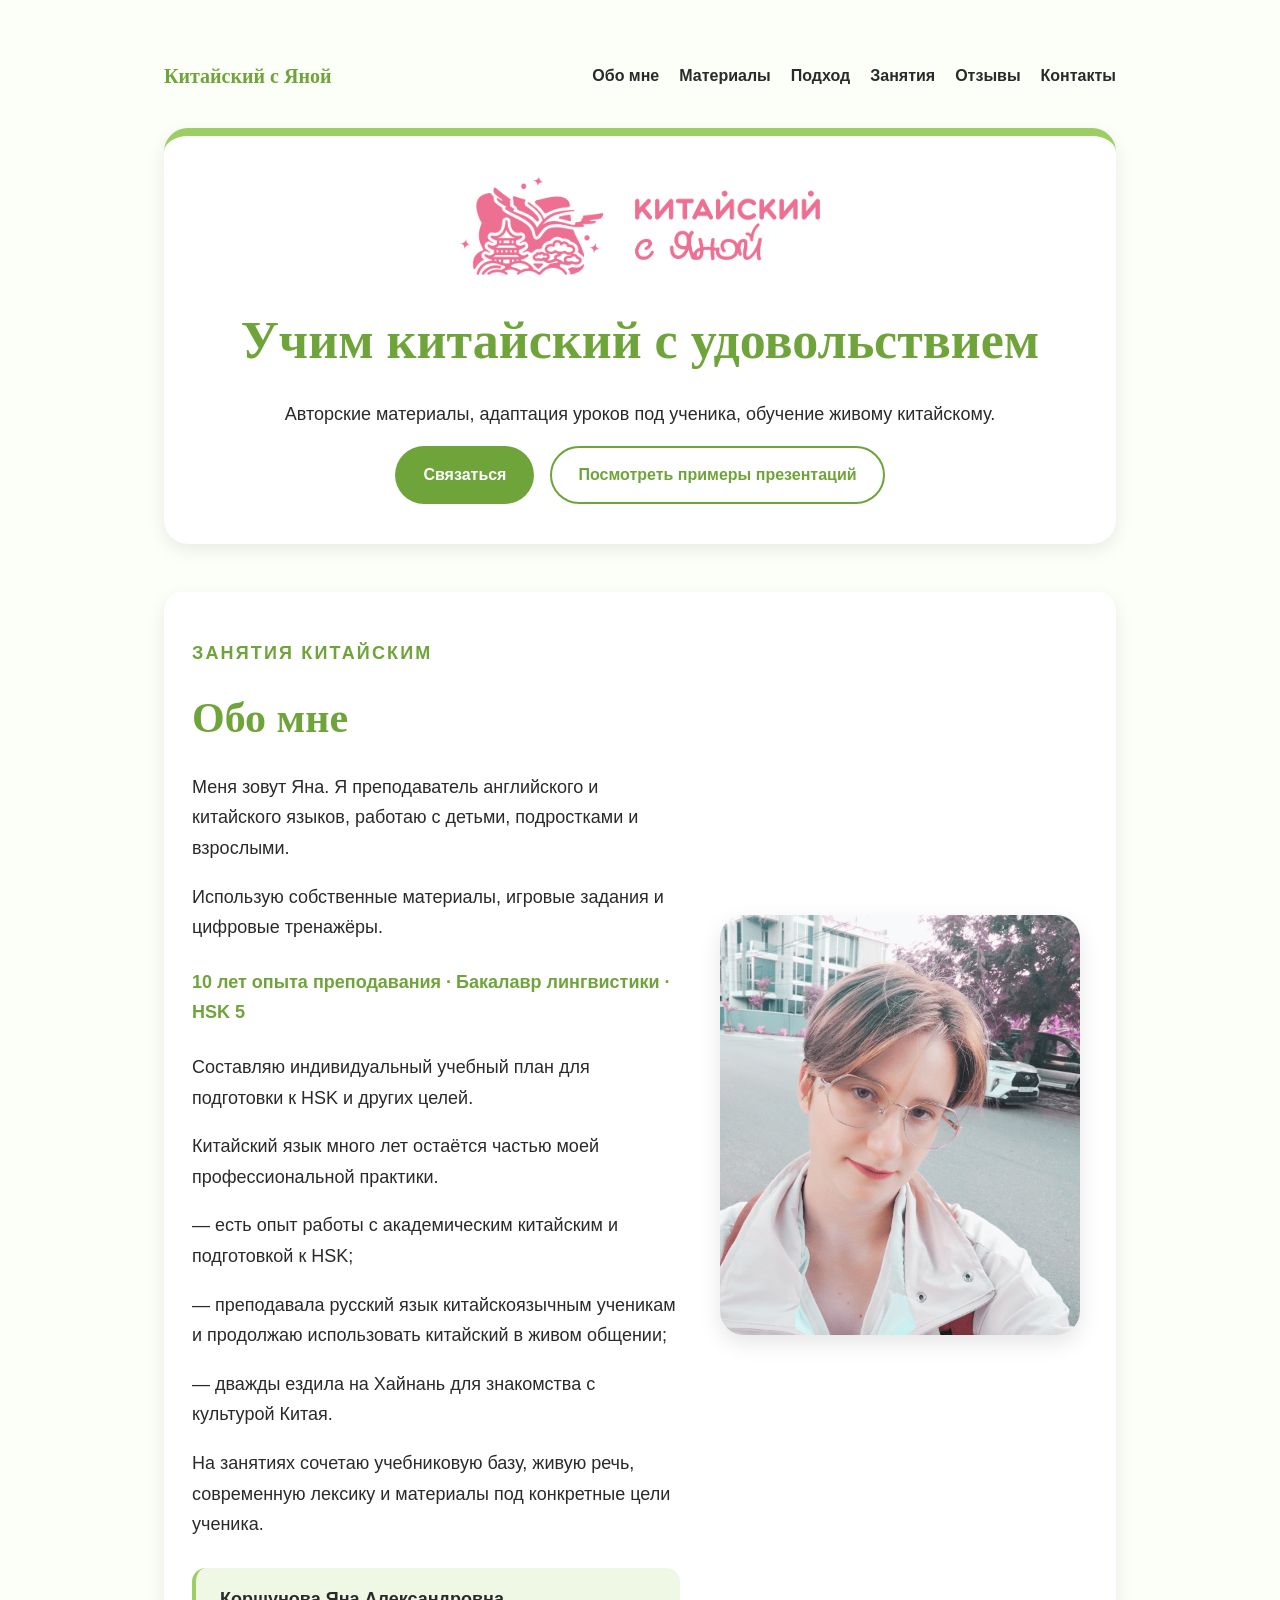
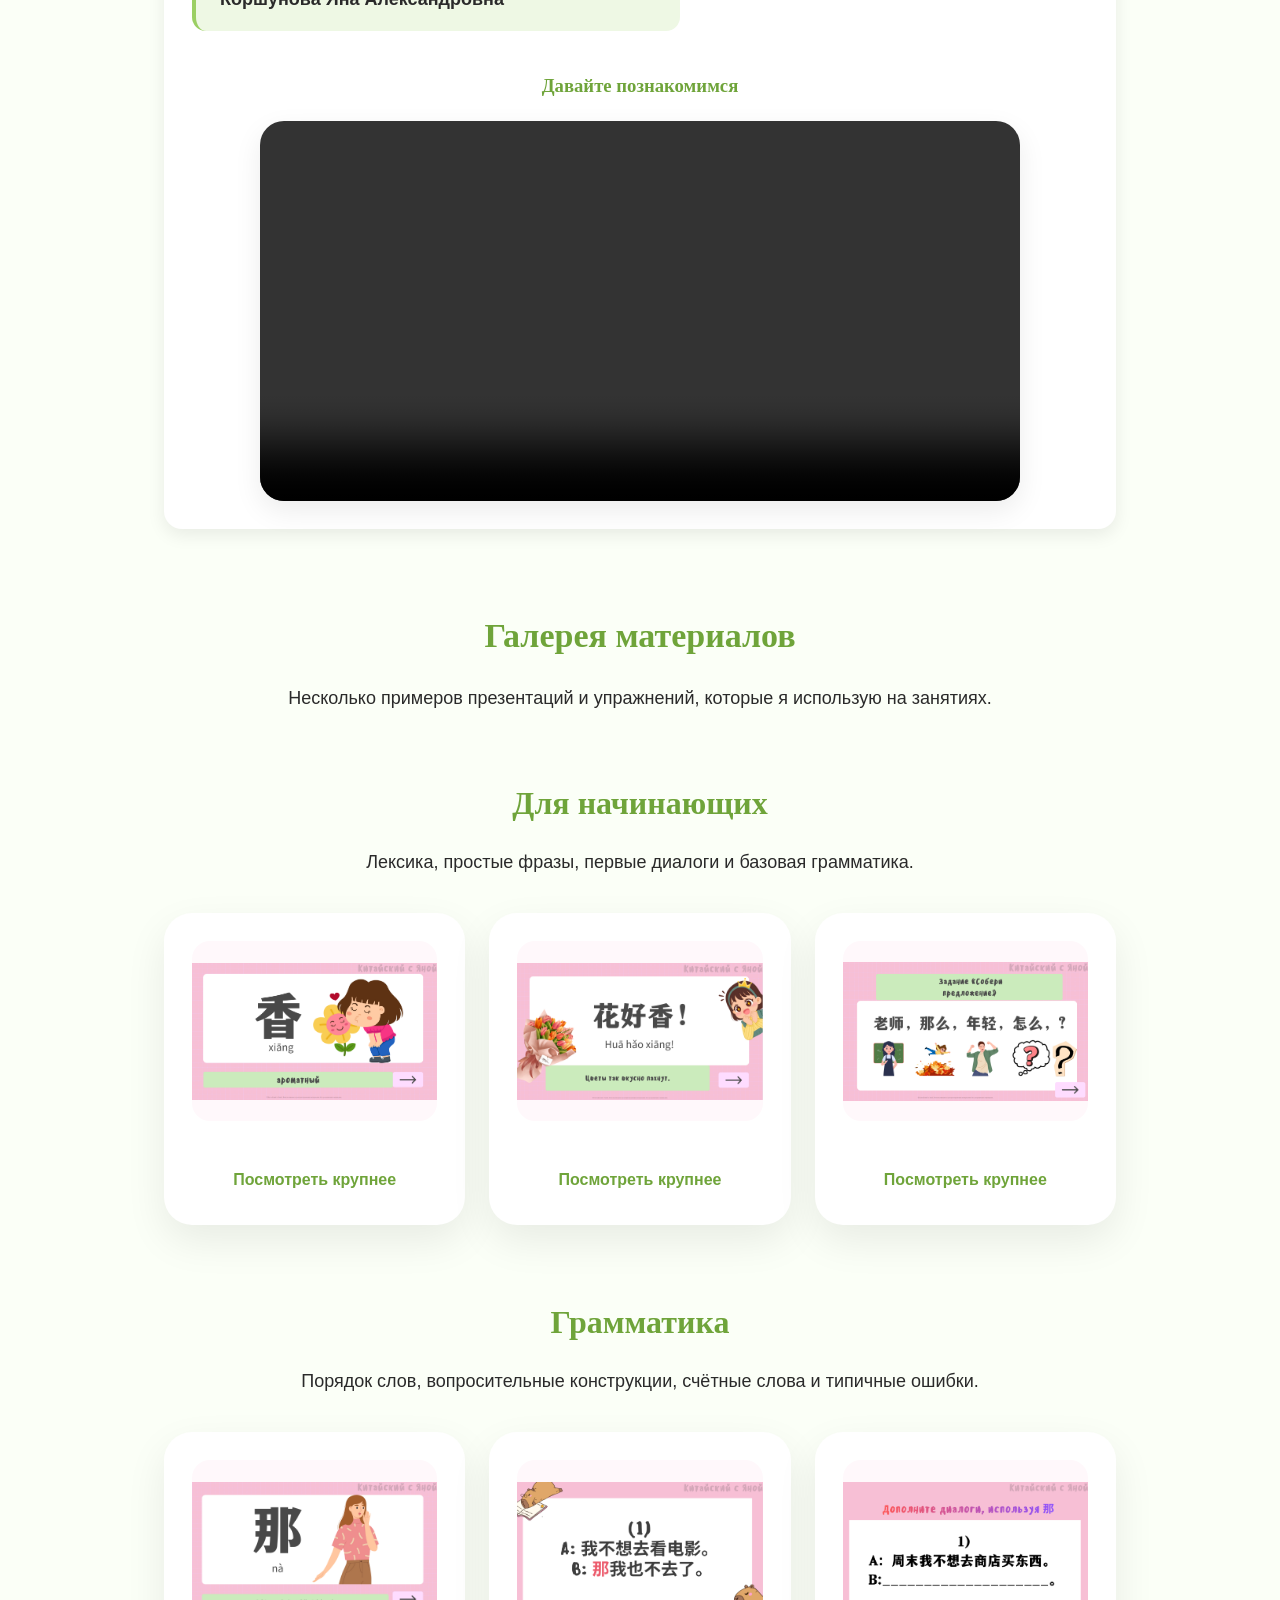
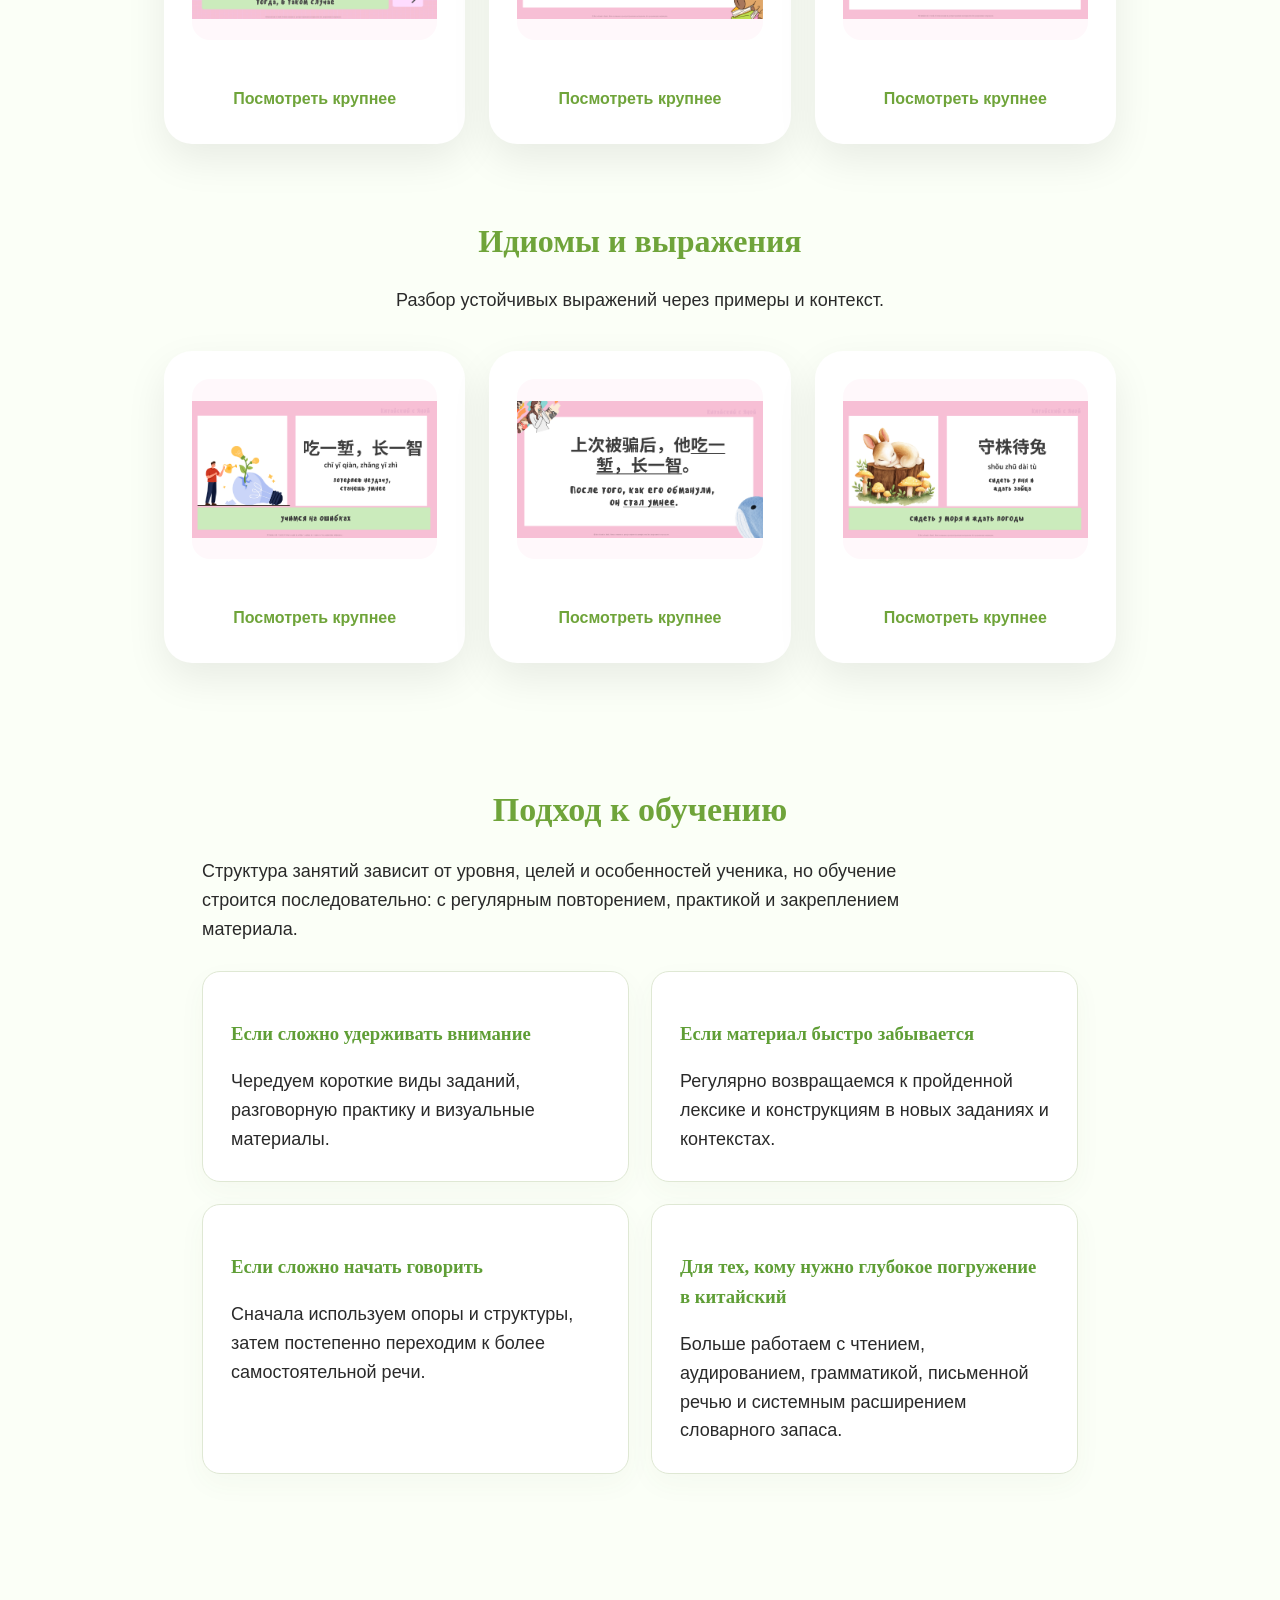
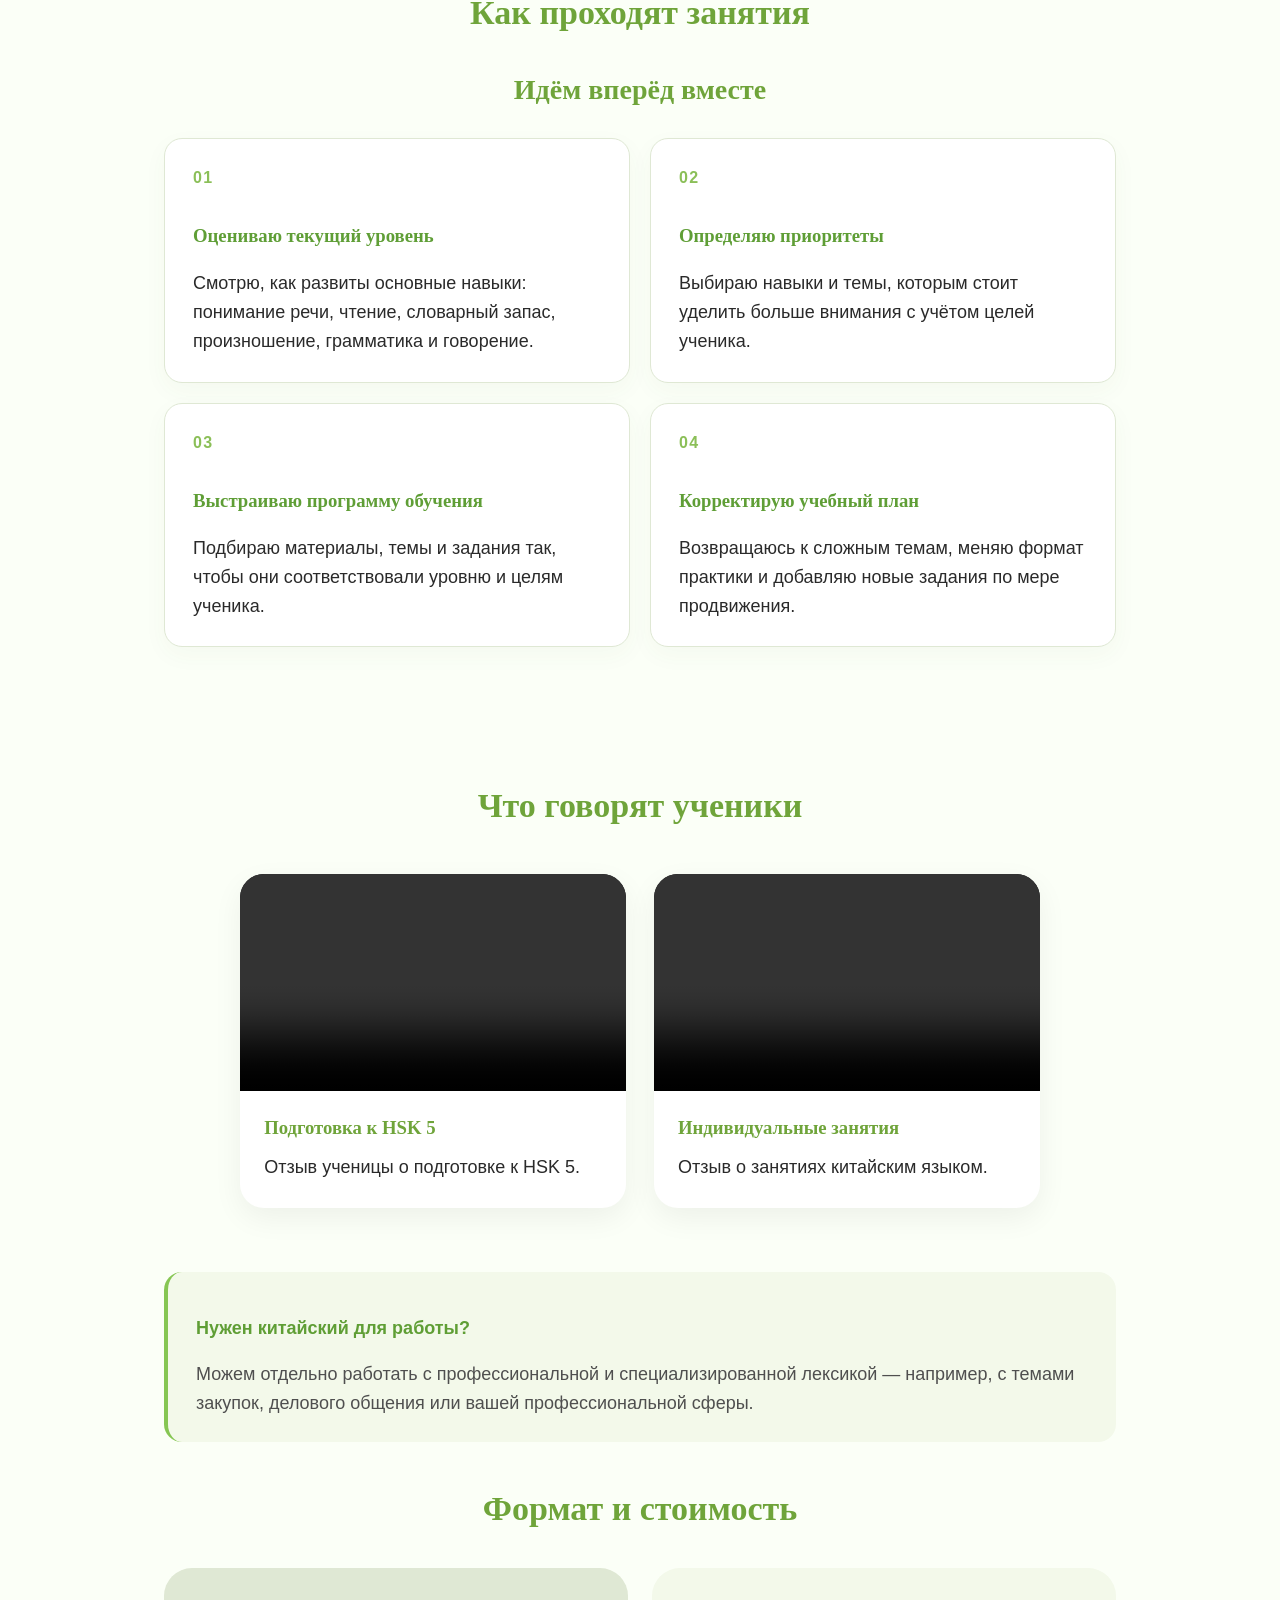
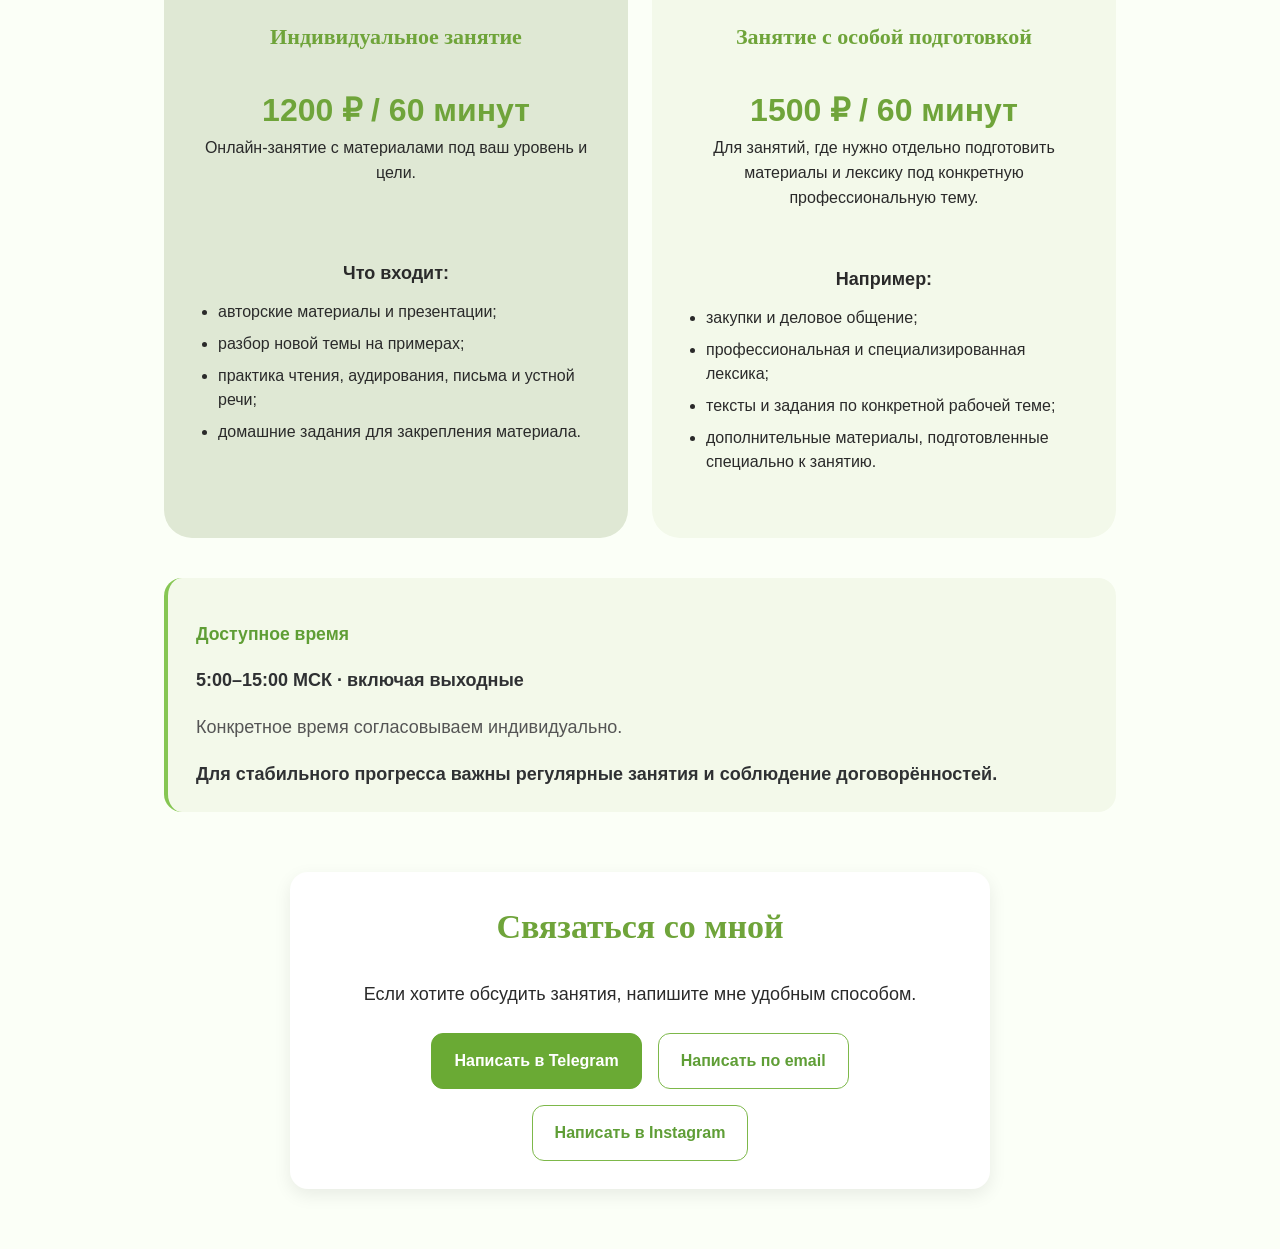
==== commit 20871a14: "Fix punctuation in about section" ====
--- a/index.html
+++ b/index.html
@@ -55,7 +55,7 @@
         <p>Китайский язык много лет остаётся частью моей профессиональной практики.</p>
         <p>— есть опыт работы с академическим китайским и подготовкой к HSK;</p>
         <p>— преподавала русский язык китайскоязычным ученикам и продолжаю использовать китайский в живом общении;</p>
-        <p>— дважды ездила на Хайнань для знакомства с культурой Китая;</p>
+        <p>— дважды ездила на Хайнань для знакомства с культурой Китая.</p>
 
         <p>На занятиях сочетаю учебниковую базу, живую речь, современную лексику и материалы под конкретные цели ученика.</p>
         
